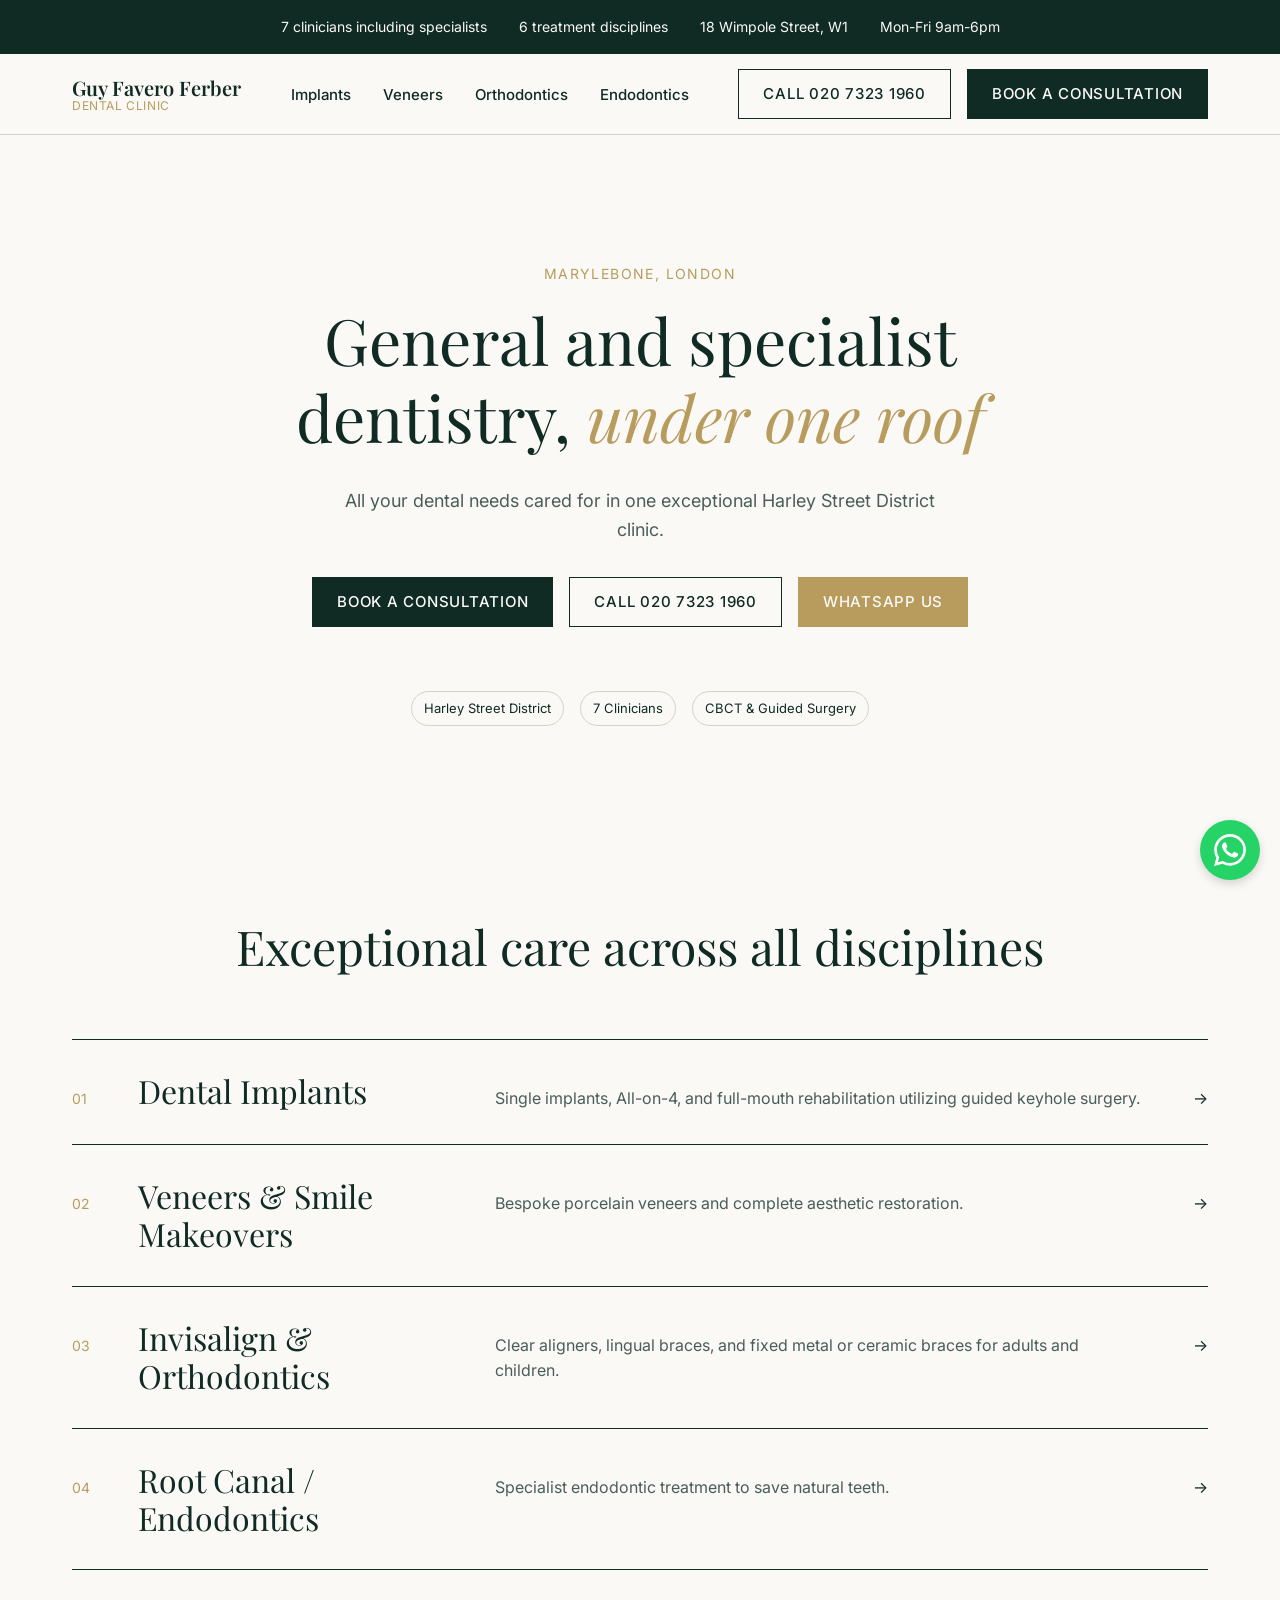
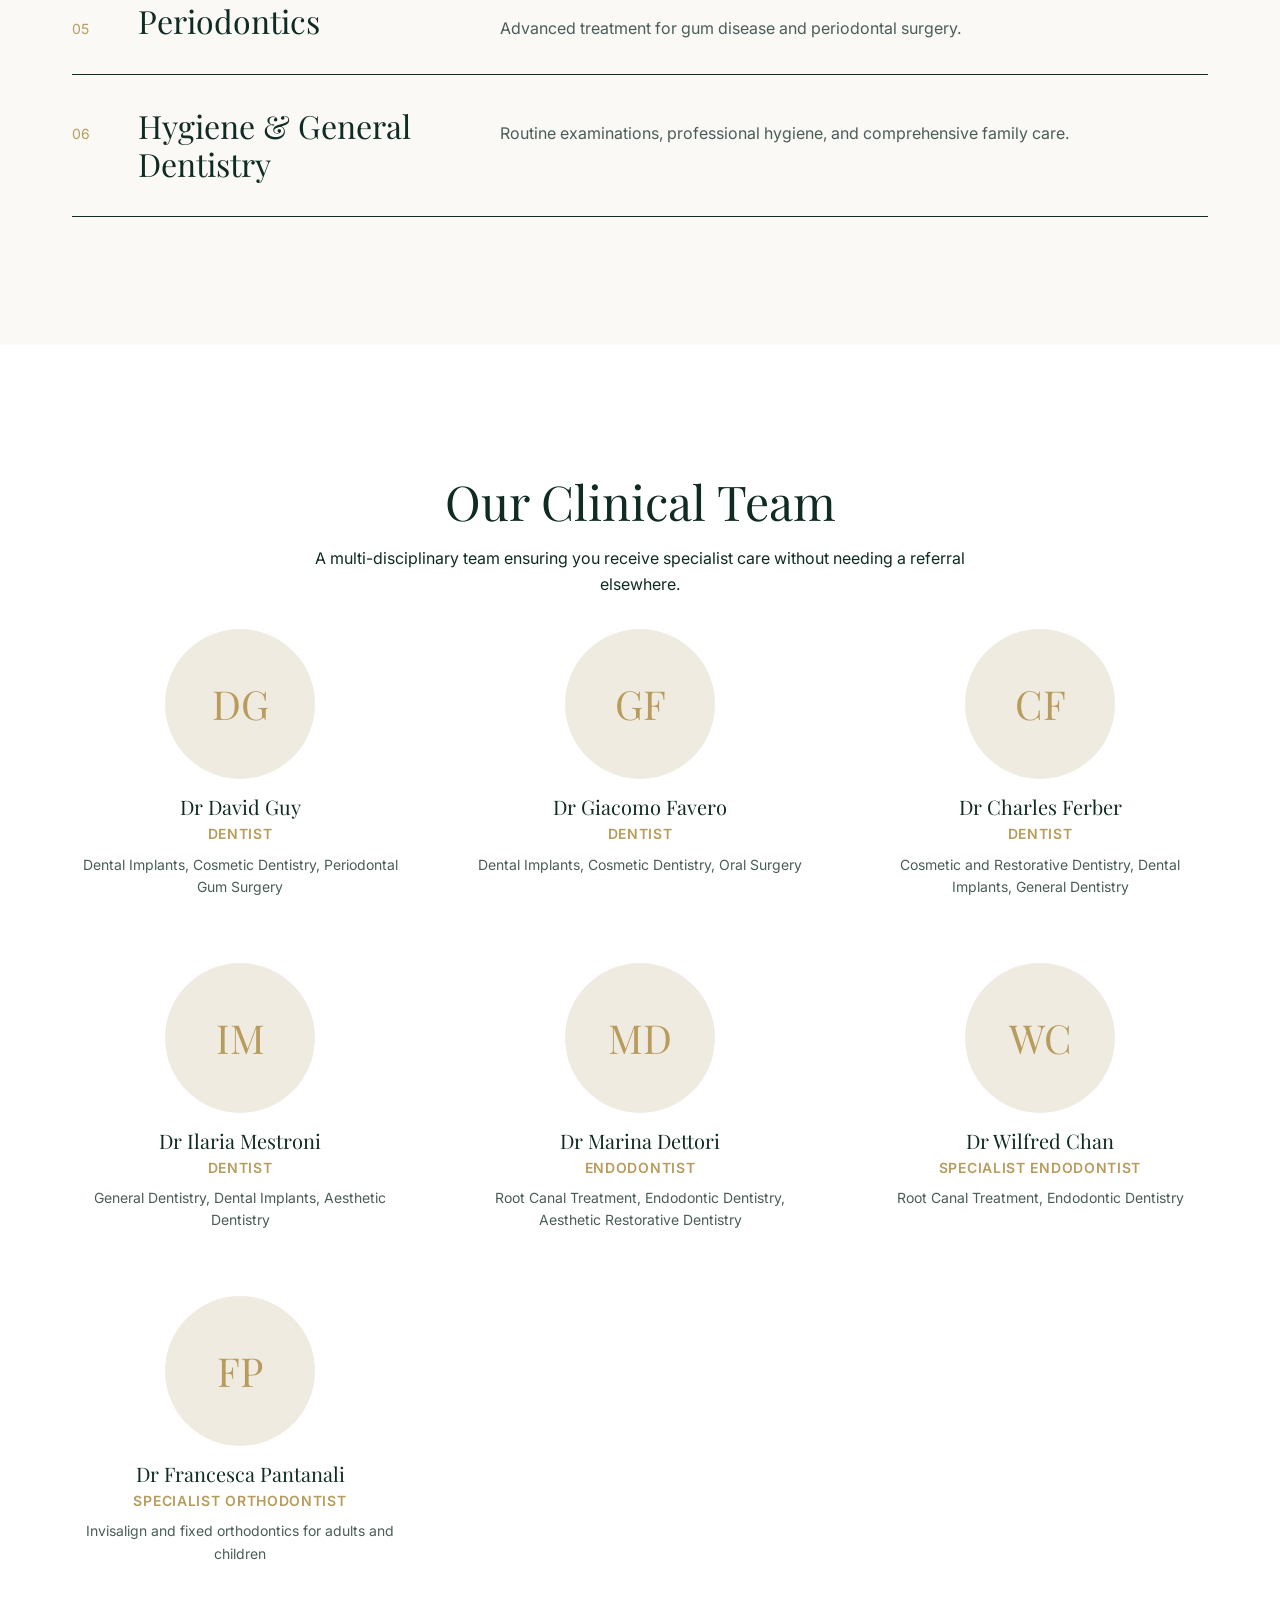
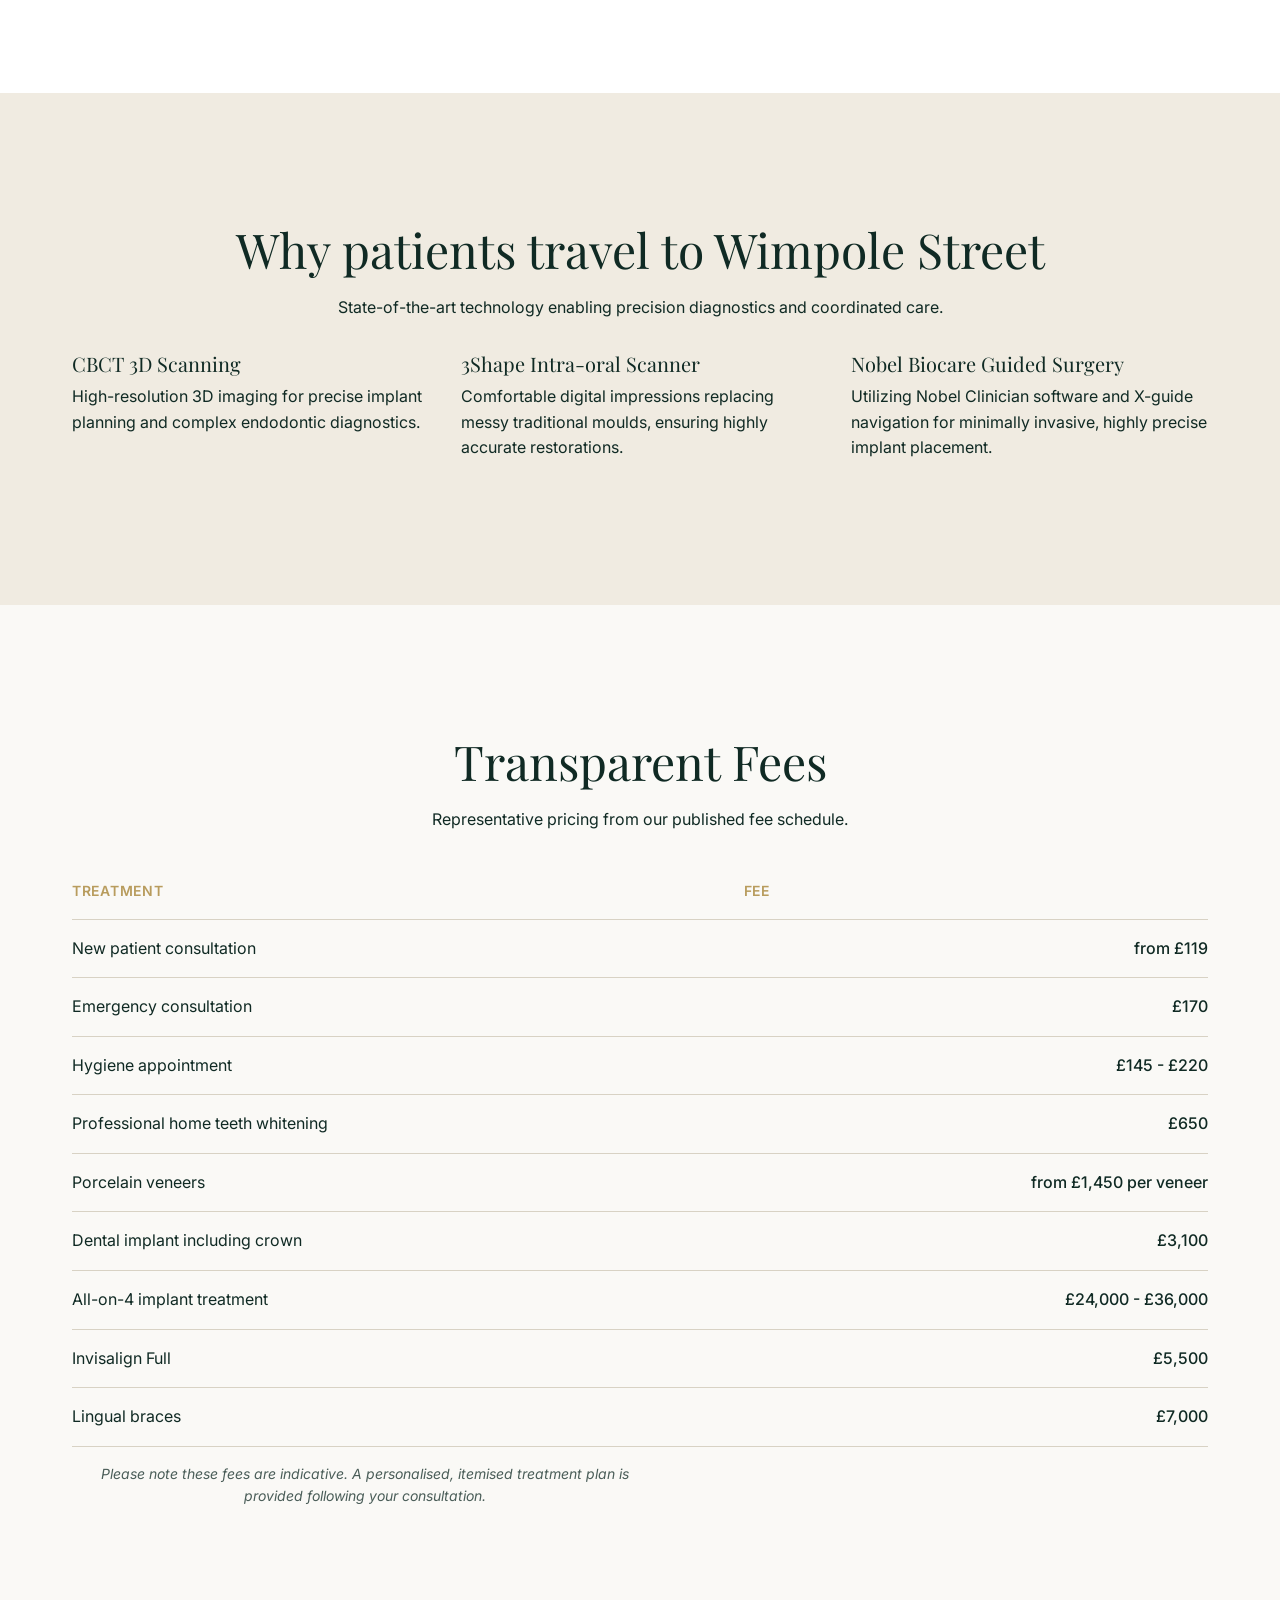
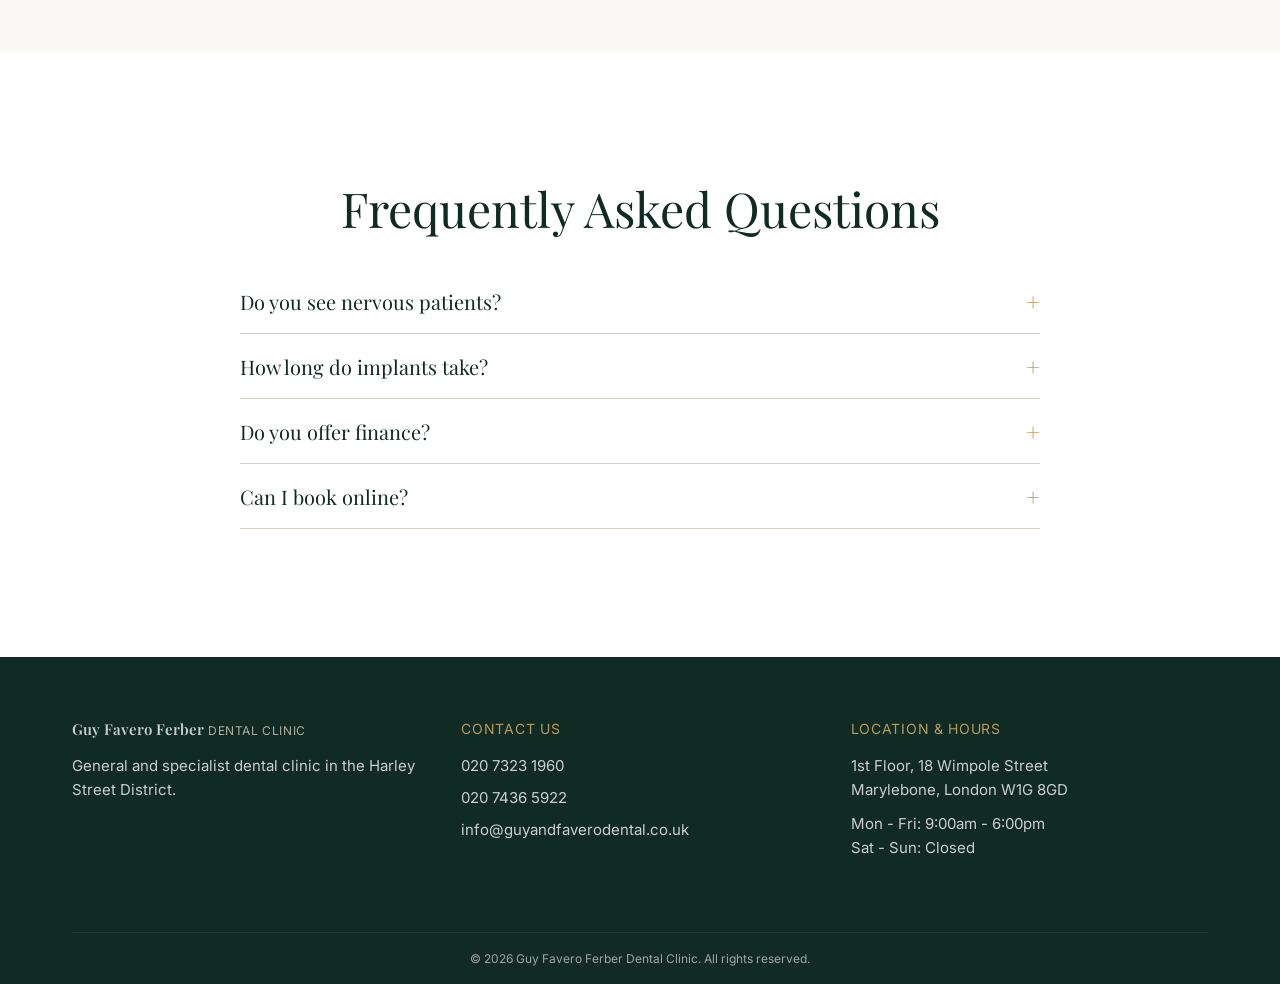
==== guy-favero-ferber-demo/index.html @ e7d6cd95 "Build premium static website redesign for Guy Favero Ferber Dental Clinic - Implemented mobile-first" ====
<!DOCTYPE html>
<html lang="en-GB">
<head>
    <meta charset="UTF-8">
    <meta name="viewport" content="width=device-width, initial-scale=1.0">
    <title>Guy Favero Ferber Dental Clinic | Private Dentist Harley Street District</title>
    <meta name="description" content="General and specialist dental clinic in the Harley Street District, Marylebone, London. All dental needs cared for in one exceptional clinic at 18 Wimpole Street.">

    <!-- Fonts -->
    <link rel="preconnect" href="https://fonts.googleapis.com">
    <link rel="preconnect" href="https://fonts.gstatic.com" crossorigin>
    <link href="https://fonts.googleapis.com/css2?family=Inter:wght@400;500;600&family=Playfair+Display:ital,wght@0,400;0,600;1,400&display=swap" rel="stylesheet">

    <!-- CSS -->
    <link rel="stylesheet" href="css/styles.css">

    <!-- Structured Data -->
    <script type="application/ld+json">
    {
      "@context": "https://schema.org",
      "@type": "Dentist",
      "name": "Guy Favero Ferber Dental Clinic",
      "address": {
        "@type": "PostalAddress",
        "streetAddress": "1st Floor, 18 Wimpole Street",
        "addressLocality": "Marylebone, London",
        "postalCode": "W1G 8GD",
        "addressCountry": "UK"
      },
      "telephone": ["020 7323 1960", "020 7436 5922"],
      "email": "info@guyandfaverodental.co.uk",
      "openingHoursSpecification": {
        "@type": "OpeningHoursSpecification",
        "dayOfWeek": ["Monday", "Tuesday", "Wednesday", "Thursday", "Friday"],
        "opens": "09:00",
        "closes": "18:00"
      },
      "hasOfferCatalog": {
        "@type": "OfferCatalog",
        "name": "Dental Services",
        "itemListElement": [
          {"@type": "Offer", "itemOffered": {"@type": "Service", "name": "Dental Implants"}},
          {"@type": "Offer", "itemOffered": {"@type": "Service", "name": "Porcelain Veneers"}},
          {"@type": "Offer", "itemOffered": {"@type": "Service", "name": "Invisalign"}},
          {"@type": "Offer", "itemOffered": {"@type": "Service", "name": "Root Canal Treatment"}},
          {"@type": "Offer", "itemOffered": {"@type": "Service", "name": "Periodontal Treatment"}}
        ]
      }
    }
    </script>
</head>
<body>
    <a href="#main-content" class="skip-link">Skip to main content</a>

    <!-- Top Stat Band -->
    <div class="stat-band">
        <div class="container">
            <span>7 clinicians including specialists</span>
            <span>6 treatment disciplines</span>
            <span>18 Wimpole Street, W1</span>
            <span>Mon-Fri 9am-6pm</span>
        </div>
    </div>

    <!-- Header -->
    <header class="site-header">
        <div class="container header-inner">
            <a href="index.html" class="logo">
                Guy Favero Ferber
                <span>Dental Clinic</span>
            </a>

            <nav class="main-nav" aria-label="Main Navigation">
                <ul class="nav-list">
                    <li><a href="implants.html" class="nav-link">Implants</a></li>
                    <li><a href="veneers-smile-makeovers.html" class="nav-link">Veneers</a></li>
                    <li><a href="orthodontics-invisalign.html" class="nav-link">Orthodontics</a></li>
                    <li><a href="endodontics.html" class="nav-link">Endodontics</a></li>
                </ul>
            </nav>

            <div class="header-ctas">
                <a href="tel:02073231960" class="btn">Call 020 7323 1960</a>
                <a href="contact.html" class="btn btn-primary">Book a Consultation</a>
            </div>

            <button id="mobile-menu-toggle" class="mobile-menu-toggle" aria-label="Toggle Menu" aria-expanded="false">
                <span></span>
                <span></span>
                <span></span>
            </button>
        </div>
    </header>

    <!-- Mobile Nav Overlay -->
    <nav id="mobile-nav-overlay" class="mobile-nav-overlay" aria-label="Mobile Navigation">
        <ul class="nav-list">
            <li><a href="index.html" class="nav-link">Home</a></li>
            <li><a href="implants.html" class="nav-link">Implants</a></li>
            <li><a href="veneers-smile-makeovers.html" class="nav-link">Veneers & Smile Makeovers</a></li>
            <li><a href="orthodontics-invisalign.html" class="nav-link">Orthodontics & Invisalign</a></li>
            <li><a href="endodontics.html" class="nav-link">Endodontics</a></li>
            <li><a href="contact.html" class="nav-link">Contact & Book</a></li>
        </ul>
    </nav>

    <main id="main-content">
        <!-- Hero Section -->
        <section class="hero">
            <div class="container">
                <span class="hero-subtitle">Marylebone, London</span>
                <h1>General and specialist dentistry, <span class="italic-accent">under one roof</span></h1>
                <p class="hero-subline">All your dental needs cared for in one exceptional Harley Street District clinic.</p>

                <div class="hero-ctas">
                    <a href="contact.html" class="btn btn-primary">Book a Consultation</a>
                    <a href="tel:02073231960" class="btn">Call 020 7323 1960</a>
                    <!-- TODO: Replace placeholder WhatsApp number with actual clinic number -->
                    <a href="https://wa.me/440000000000" class="btn btn-accent" target="_blank" rel="noopener">WhatsApp Us</a>
                </div>

                <div class="trust-chips">
                    <span class="chip">Harley Street District</span>
                    <span class="chip">7 Clinicians</span>
                    <span class="chip">CBCT & Guided Surgery</span>
                </div>
            </div>
        </section>

        <!-- Services Section -->
        <section class="section">
            <div class="container">
                <h2 class="text-center" style="margin-bottom: var(--space-lg);">Exceptional care across all disciplines</h2>
                <ul class="services-list">
                    <li class="service-item">
                        <a href="implants.html" class="service-link">
                            <span class="service-number">01</span>
                            <h3 class="service-title">Dental Implants</h3>
                            <p class="service-desc">Single implants, All-on-4, and full-mouth rehabilitation utilizing guided keyhole surgery.</p>
                            <span class="service-arrow">→</span>
                        </a>
                    </li>
                    <li class="service-item">
                        <a href="veneers-smile-makeovers.html" class="service-link">
                            <span class="service-number">02</span>
                            <h3 class="service-title">Veneers & Smile Makeovers</h3>
                            <p class="service-desc">Bespoke porcelain veneers and complete aesthetic restoration.</p>
                            <span class="service-arrow">→</span>
                        </a>
                    </li>
                    <li class="service-item">
                        <a href="orthodontics-invisalign.html" class="service-link">
                            <span class="service-number">03</span>
                            <h3 class="service-title">Invisalign & Orthodontics</h3>
                            <p class="service-desc">Clear aligners, lingual braces, and fixed metal or ceramic braces for adults and children.</p>
                            <span class="service-arrow">→</span>
                        </a>
                    </li>
                    <li class="service-item">
                        <a href="endodontics.html" class="service-link">
                            <span class="service-number">04</span>
                            <h3 class="service-title">Root Canal / Endodontics</h3>
                            <p class="service-desc">Specialist endodontic treatment to save natural teeth.</p>
                            <span class="service-arrow">→</span>
                        </a>
                    </li>
                    <li class="service-item">
                        <div class="service-link">
                            <span class="service-number">05</span>
                            <h3 class="service-title">Periodontics</h3>
                            <p class="service-desc">Advanced treatment for gum disease and periodontal surgery.</p>
                            <span></span>
                        </div>
                    </li>
                    <li class="service-item">
                        <div class="service-link">
                            <span class="service-number">06</span>
                            <h3 class="service-title">Hygiene & General Dentistry</h3>
                            <p class="service-desc">Routine examinations, professional hygiene, and comprehensive family care.</p>
                            <span></span>
                        </div>
                    </li>
                </ul>
            </div>
        </section>

        <!-- Team Section -->
        <section class="section" style="background-color: var(--color-surface);">
            <div class="container">
                <div class="text-center">
                    <h2>Our Clinical Team</h2>
                    <p style="margin: 0 auto;">A multi-disciplinary team ensuring you receive specialist care without needing a referral elsewhere.</p>
                </div>

                <div class="team-grid">
                    <div class="team-member">
                        <!-- TODO: Replace placeholder with actual photo -->
                        <div class="avatar-placeholder">DG</div>
                        <h3 class="team-name">Dr David Guy</h3>
                        <div class="team-role">Dentist</div>
                        <div class="team-specialities">Dental Implants, Cosmetic Dentistry, Periodontal Gum Surgery</div>
                    </div>

                    <div class="team-member">
                        <div class="avatar-placeholder">GF</div>
                        <h3 class="team-name">Dr Giacomo Favero</h3>
                        <div class="team-role">Dentist</div>
                        <div class="team-specialities">Dental Implants, Cosmetic Dentistry, Oral Surgery</div>
                    </div>

                    <div class="team-member">
                        <div class="avatar-placeholder">CF</div>
                        <h3 class="team-name">Dr Charles Ferber</h3>
                        <div class="team-role">Dentist</div>
                        <div class="team-specialities">Cosmetic and Restorative Dentistry, Dental Implants, General Dentistry</div>
                    </div>

                    <div class="team-member">
                        <div class="avatar-placeholder">IM</div>
                        <h3 class="team-name">Dr Ilaria Mestroni</h3>
                        <div class="team-role">Dentist</div>
                        <div class="team-specialities">General Dentistry, Dental Implants, Aesthetic Dentistry</div>
                    </div>

                    <div class="team-member">
                        <div class="avatar-placeholder">MD</div>
                        <h3 class="team-name">Dr Marina Dettori</h3>
                        <div class="team-role">Endodontist</div>
                        <div class="team-specialities">Root Canal Treatment, Endodontic Dentistry, Aesthetic Restorative Dentistry</div>
                    </div>

                    <div class="team-member">
                        <div class="avatar-placeholder">WC</div>
                        <h3 class="team-name">Dr Wilfred Chan</h3>
                        <div class="team-role">Specialist Endodontist</div>
                        <div class="team-specialities">Root Canal Treatment, Endodontic Dentistry</div>
                    </div>

                    <div class="team-member">
                        <div class="avatar-placeholder">FP</div>
                        <!-- NOTE: Current site has inconsistent spelling (Panatanali / Pantanali). Used Pantanali here. -->
                        <!-- TODO: Clinic to confirm correct spelling of Dr Pantanali's surname -->
                        <h3 class="team-name">Dr Francesca Pantanali</h3>
                        <div class="team-role">Specialist Orthodontist</div>
                        <div class="team-specialities">Invisalign and fixed orthodontics for adults and children</div>
                    </div>
                </div>
            </div>
        </section>

        <!-- Technology Section -->
        <section class="section tech-section">
            <div class="container">
                <div class="text-center">
                    <h2>Why patients travel to Wimpole Street</h2>
                    <p style="margin: 0 auto;">State-of-the-art technology enabling precision diagnostics and coordinated care.</p>
                </div>

                <div class="tech-grid">
                    <div class="tech-item">
                        <h3>CBCT 3D Scanning</h3>
                        <p>High-resolution 3D imaging for precise implant planning and complex endodontic diagnostics.</p>
                    </div>
                    <div class="tech-item">
                        <h3>3Shape Intra-oral Scanner</h3>
                        <p>Comfortable digital impressions replacing messy traditional moulds, ensuring highly accurate restorations.</p>
                    </div>
                    <div class="tech-item">
                        <h3>Nobel Biocare Guided Surgery</h3>
                        <p>Utilizing Nobel Clinician software and X-guide navigation for minimally invasive, highly precise implant placement.</p>
                    </div>
                </div>
            </div>
        </section>

        <!-- Fees Section -->
        <section class="section">
            <div class="container">
                <h2 class="text-center">Transparent Fees</h2>
                <p class="text-center" style="margin: 0 auto;">Representative pricing from our published fee schedule.</p>

                <div class="fees-table-container">
                    <table class="fees-table">
                        <thead>
                            <tr>
                                <th>Treatment</th>
                                <th>Fee</th>
                            </tr>
                        </thead>
                        <tbody>
                            <tr>
                                <td>New patient consultation</td>
                                <td>from £119</td>
                            </tr>
                            <tr>
                                <td>Emergency consultation</td>
                                <td>£170</td>
                            </tr>
                            <tr>
                                <td>Hygiene appointment</td>
                                <td>£145 - £220</td>
                            </tr>
                            <tr>
                                <td>Professional home teeth whitening</td>
                                <td>£650</td>
                            </tr>
                            <tr>
                                <td>Porcelain veneers</td>
                                <td>from £1,450 per veneer</td>
                            </tr>
                            <tr>
                                <td>Dental implant including crown</td>
                                <td>£3,100</td>
                            </tr>
                            <tr>
                                <td>All-on-4 implant treatment</td>
                                <td>£24,000 - £36,000</td>
                            </tr>
                            <tr>
                                <td>Invisalign Full</td>
                                <td>£5,500</td>
                            </tr>
                            <tr>
                                <td>Lingual braces</td>
                                <td>£7,000</td>
                            </tr>
                        </tbody>
                    </table>
                </div>
                <p class="fees-note text-center">Please note these fees are indicative. A personalised, itemised treatment plan is provided following your consultation.</p>
            </div>
        </section>

        <!-- FAQs Section -->
        <section class="section" style="background-color: var(--color-surface);">
            <div class="container">
                <h2 class="text-center">Frequently Asked Questions</h2>

                <!-- FAQPage Structured Data -->
                <script type="application/ld+json">
                {
                  "@context": "https://schema.org",
                  "@type": "FAQPage",
                  "mainEntity": [
                    {
                      "@type": "Question",
                      "name": "Do you see nervous patients?",
                      "acceptedAnswer": {
                        "@type": "Answer",
                        "text": "Yes, we are highly experienced in caring for nervous patients. We take the time to understand your concerns and proceed at a pace you are comfortable with."
                      }
                    },
                    {
                      "@type": "Question",
                      "name": "How long do implants take?",
                      "acceptedAnswer": {
                        "@type": "Answer",
                        "text": "The timeline varies depending on individual healing and whether bone grafting is required. Typically, the process takes between 3 to 6 months from placement to the final crown fitting."
                      }
                    },
                    {
                      "@type": "Question",
                      "name": "Do you offer finance?",
                      "acceptedAnswer": {
                        "@type": "Answer",
                        "text": "We offer flexible payment discussions during your consultation to help you manage the cost of your care. We will provide a full breakdown of costs in your personalised treatment plan."
                      }
                    },
                    {
                      "@type": "Question",
                      "name": "Can I book online?",
                      "acceptedAnswer": {
                        "@type": "Answer",
                        "text": "You can request a consultation through our website contact form, or by calling our reception team directly on 020 7323 1960."
                      }
                    }
                  ]
                }
                </script>

                <div class="faq-list">
                    <div class="faq-item">
                        <button class="faq-question" aria-expanded="false">
                            Do you see nervous patients?
                            <span class="faq-icon" aria-hidden="true">+</span>
                        </button>
                        <div class="faq-answer">
                            <div class="faq-answer-inner">
                                <p>Yes, we are highly experienced in caring for nervous patients. We take the time to understand your concerns, explain all procedures thoroughly, and proceed at a pace you are completely comfortable with.</p>
                            </div>
                        </div>
                    </div>

                    <div class="faq-item">
                        <button class="faq-question" aria-expanded="false">
                            How long do implants take?
                            <span class="faq-icon" aria-hidden="true">+</span>
                        </button>
                        <div class="faq-answer">
                            <div class="faq-answer-inner">
                                <p>The timeline varies depending on individual healing and whether bone grafting is required. Typically, the process takes between 3 to 6 months from the initial placement to the fitting of the final crown.</p>
                            </div>
                        </div>
                    </div>

                    <div class="faq-item">
                        <button class="faq-question" aria-expanded="false">
                            Do you offer finance?
                            <span class="faq-icon" aria-hidden="true">+</span>
                        </button>
                        <div class="faq-answer">
                            <div class="faq-answer-inner">
                                <p>We offer flexible payment discussions during your consultation to help you manage the cost of your care. We will provide a full breakdown of costs in your personalised, itemised treatment plan.</p>
                            </div>
                        </div>
                    </div>

                    <div class="faq-item">
                        <button class="faq-question" aria-expanded="false">
                            Can I book online?
                            <span class="faq-icon" aria-hidden="true">+</span>
                        </button>
                        <div class="faq-answer">
                            <div class="faq-answer-inner">
                                <p>You can request a consultation through our website's contact form, contact us via WhatsApp, or call our reception team directly on 020 7323 1960 or 020 7436 5922.</p>
                            </div>
                        </div>
                    </div>
                </div>
            </div>
        </section>
    </main>

    <!-- Footer -->
    <footer class="site-footer">
        <div class="container">
            <div class="footer-grid">
                <div class="footer-col">
                    <a href="index.html" class="logo" style="color: var(--color-bg); margin-bottom: var(--space-sm);">
                        Guy Favero Ferber
                        <span style="color: var(--color-border);">Dental Clinic</span>
                    </a>
                    <p>General and specialist dental clinic in the Harley Street District.</p>
                </div>

                <div class="footer-col">
                    <h4>Contact Us</h4>
                    <a href="tel:02073231960">020 7323 1960</a>
                    <a href="tel:02074365922">020 7436 5922</a>
                    <a href="mailto:info@guyandfaverodental.co.uk">info@guyandfaverodental.co.uk</a>
                </div>

                <div class="footer-col">
                    <h4>Location & Hours</h4>
                    <p>1st Floor, 18 Wimpole Street<br>Marylebone, London W1G 8GD</p>
                    <p style="margin-top: 10px;">Mon - Fri: 9:00am - 6:00pm<br>Sat - Sun: Closed</p>
                </div>
            </div>

            <div class="footer-bottom">
                &copy; <script>document.write(new Date().getFullYear())</script> Guy Favero Ferber Dental Clinic. All rights reserved.
            </div>
        </div>
    </footer>

    <!-- Floating Desktop WhatsApp -->
    <!-- TODO: Replace placeholder WhatsApp number -->
    <a href="https://wa.me/440000000000" class="floating-whatsapp" target="_blank" rel="noopener" aria-label="Chat with us on WhatsApp">
        <svg viewBox="0 0 24 24"><path d="M17.472 14.382c-.297-.149-1.758-.867-2.03-.967-.273-.099-.471-.148-.67.15-.197.297-.767.966-.94 1.164-.173.199-.347.223-.644.075-.297-.15-1.255-.463-2.39-1.475-.883-.788-1.48-1.761-1.653-2.059-.173-.297-.018-.458.13-.606.134-.133.298-.347.446-.52.149-.174.198-.298.298-.497.099-.198.05-.371-.025-.52-.075-.149-.669-1.612-.916-2.207-.242-.579-.487-.5-.669-.51-.173-.008-.371-.01-.57-.01-.198 0-.52.074-.792.372-.272.297-1.04 1.016-1.04 2.479 0 1.462 1.065 2.875 1.213 3.074.149.198 2.096 3.2 5.077 4.487.709.306 1.262.489 1.694.625.712.227 1.36.195 1.871.118.571-.085 1.758-.719 2.006-1.413.248-.694.248-1.289.173-1.413-.074-.124-.272-.198-.57-.347m-5.421 7.403h-.004a9.87 9.87 0 01-5.031-1.378l-.361-.214-3.741.982.998-3.648-.235-.374a9.86 9.86 0 01-1.51-5.26c.001-5.45 4.436-9.884 9.888-9.884 2.64 0 5.122 1.03 6.988 2.898a9.825 9.825 0 012.893 6.994c-.003 5.45-4.437 9.884-9.885 9.884m8.413-18.297A11.815 11.815 0 0012.05 0C5.495 0 .16 5.335.157 11.892c0 2.096.547 4.142 1.588 5.945L.057 24l6.305-1.654a11.882 11.882 0 005.683 1.448h.005c6.554 0 11.89-5.335 11.893-11.893a11.821 11.821 0 00-3.48-8.413z"/></svg>
    </a>

    <!-- Sticky Mobile Call/WhatsApp Bar -->
    <div class="mobile-sticky-bar">
        <a href="tel:02073231960" class="mobile-sticky-btn">Call</a>
        <!-- TODO: Replace placeholder WhatsApp number -->
        <a href="https://wa.me/440000000000" class="mobile-sticky-btn whatsapp" target="_blank" rel="noopener">WhatsApp</a>
    </div>

    <script src="js/main.js"></script>
</body>
</html>
---- guy-favero-ferber-demo/css/styles.css ----
/* ==========================================================================
   Variables
   ========================================================================== */
:root {
    /* Palette */
    --color-bg: #FAF9F6; /* warm off-white/cream */
    --color-ink: #102A24; /* deep forest green */
    --color-accent: #B89C5D; /* restrained gold */
    --color-surface: #FFFFFF;
    --color-soft-tint: #F0EBE1;
    --color-border: #D8D2C4;

    /* Typography */
    --font-sans: 'Inter', system-ui, -apple-system, BlinkMacSystemFont, "Segoe UI", Roboto, "Helvetica Neue", sans-serif;
    --font-serif: 'Playfair Display', ui-serif, Georgia, Cambria, "Times New Roman", Times, serif;

    /* Spacing */
    --space-xs: 0.5rem;
    --space-sm: 1rem;
    --space-md: 2rem;
    --space-lg: 4rem;
    --space-xl: 8rem;

    /* Transitions */
    --transition-smooth: all 0.3s cubic-bezier(0.4, 0, 0.2, 1);
}

/* ==========================================================================
   Reset & Base
   ========================================================================== */
*, *::before, *::after {
    box-sizing: border-box;
    margin: 0;
    padding: 0;
}

html {
    scroll-behavior: smooth;
    font-size: 16px;
}

body {
    font-family: var(--font-sans);
    background-color: var(--color-bg);
    color: var(--color-ink);
    line-height: 1.6;
    -webkit-font-smoothing: antialiased;
    -moz-osx-font-smoothing: grayscale;
}

/* Typography */
h1, h2, h3, h4, h5, h6 {
    font-family: var(--font-serif);
    font-weight: 400;
    line-height: 1.2;
    color: var(--color-ink);
    margin-bottom: var(--space-sm);
}

h1 { font-size: 2.5rem; }
h2 { font-size: 2rem; }
h3 { font-size: 1.5rem; }

@media (min-width: 768px) {
    h1 { font-size: 4rem; }
    h2 { font-size: 3rem; }
    h3 { font-size: 2rem; }
}

.italic-accent {
    font-style: italic;
    color: var(--color-accent);
}

p {
    margin-bottom: var(--space-sm);
    max-width: 65ch;
}

a {
    color: inherit;
    text-decoration: none;
    transition: var(--transition-smooth);
}

a:hover, a:focus {
    color: var(--color-accent);
}

/* Skip Link for Accessibility */
.skip-link {
    position: absolute;
    top: -40px;
    left: 0;
    background: var(--color-ink);
    color: var(--color-bg);
    padding: 8px;
    z-index: 1000;
    transition: top 0.2s;
}

.skip-link:focus {
    top: 0;
}

/* ==========================================================================
   Layout & Utilities
   ========================================================================== */
.container {
    width: 100%;
    max-width: 1200px;
    margin: 0 auto;
    padding: 0 var(--space-sm);
}

@media (min-width: 768px) {
    .container {
        padding: 0 var(--space-md);
    }
}

.section {
    padding: var(--space-lg) 0;
}

@media (min-width: 768px) {
    .section {
        padding: var(--space-xl) 0;
    }
}

.text-center { text-align: center; }

/* Buttons & Links */
.btn {
    display: inline-block;
    padding: 12px 24px;
    font-family: var(--font-sans);
    font-size: 0.9375rem;
    font-weight: 500;
    text-transform: uppercase;
    letter-spacing: 0.05em;
    border: 1px solid var(--color-ink);
    background: transparent;
    color: var(--color-ink);
    cursor: pointer;
    transition: var(--transition-smooth);
    min-height: 44px; /* 44px+ tap target */
    min-width: 44px;
}

.btn:hover, .btn:focus {
    background: var(--color-ink);
    color: var(--color-bg);
}

.btn-primary {
    background: var(--color-ink);
    color: var(--color-bg);
}

.btn-primary:hover, .btn-primary:focus {
    background: var(--color-accent);
    border-color: var(--color-accent);
    color: var(--color-bg);
}

.btn-accent {
    background: var(--color-accent);
    color: var(--color-bg);
    border-color: var(--color-accent);
}

.btn-accent:hover, .btn-accent:focus {
    background: var(--color-ink);
    border-color: var(--color-ink);
}

/* Dark Stat Band */
.stat-band {
    background-color: var(--color-ink);
    color: var(--color-bg);
    padding: var(--space-sm) 0;
    font-size: 0.875rem;
}

.stat-band .container {
    display: flex;
    flex-wrap: wrap;
    justify-content: center;
    gap: var(--space-md);
    text-align: center;
}

/* ==========================================================================
   Header & Navigation
   ========================================================================== */
.site-header {
    background-color: var(--color-bg);
    border-bottom: 1px solid var(--color-border);
    position: sticky;
    top: 0;
    z-index: 100;
}

.header-inner {
    display: flex;
    justify-content: space-between;
    align-items: center;
    height: 80px;
}

.logo {
    font-family: var(--font-serif);
    font-size: 1.25rem;
    font-weight: 600;
    line-height: 1.1;
    color: var(--color-ink);
    text-decoration: none;
    display: flex;
    flex-direction: column;
}

.logo span {
    font-family: var(--font-sans);
    font-size: 0.75rem;
    font-weight: 400;
    letter-spacing: 0.05em;
    text-transform: uppercase;
    color: var(--color-accent);
}

/* Desktop Nav */
.main-nav {
    display: none;
}

.nav-list {
    display: flex;
    list-style: none;
    gap: var(--space-md);
}

.nav-link {
    font-size: 0.9375rem;
    font-weight: 500;
    padding: 10px 0;
}

/* Header CTAs */
.header-ctas {
    display: none;
    gap: var(--space-sm);
    align-items: center;
}

/* Mobile Menu Toggle */
.mobile-menu-toggle {
    display: block;
    background: transparent;
    border: none;
    cursor: pointer;
    padding: 10px;
    min-height: 44px;
    min-width: 44px;
}

.mobile-menu-toggle span {
    display: block;
    width: 24px;
    height: 2px;
    background-color: var(--color-ink);
    margin: 5px 0;
    transition: var(--transition-smooth);
}

@media (min-width: 992px) {
    .main-nav, .header-ctas {
        display: flex;
    }
    .mobile-menu-toggle {
        display: none;
    }
}

/* Mobile Nav Overlay */
.mobile-nav-overlay {
    position: fixed;
    top: 80px; /* Below header */
    left: 0;
    right: 0;
    bottom: 0;
    background: var(--color-bg);
    z-index: 99;
    padding: var(--space-md);
    transform: translateX(100%);
    transition: transform 0.3s ease-in-out;
    overflow-y: auto;
}

.mobile-nav-overlay.is-open {
    transform: translateX(0);
}

.mobile-nav-overlay .nav-list {
    flex-direction: column;
    gap: var(--space-sm);
}

.mobile-nav-overlay .nav-link {
    font-size: 1.25rem;
    display: block;
    padding: var(--space-sm) 0;
    border-bottom: 1px solid var(--color-border);
}

/* ==========================================================================
   Hero Section
   ========================================================================== */
.hero {
    padding: var(--space-xl) 0 var(--space-lg);
    background-color: var(--color-bg);
    text-align: center;
}

.hero-subtitle {
    font-family: var(--font-sans);
    text-transform: uppercase;
    letter-spacing: 0.1em;
    font-size: 0.875rem;
    color: var(--color-accent);
    margin-bottom: var(--space-sm);
    display: block;
}

.hero h1 {
    max-width: 800px;
    margin: 0 auto var(--space-md);
}

.hero-subline {
    font-size: 1.125rem;
    max-width: 600px;
    margin: 0 auto var(--space-md);
    color: #4A5D58; /* Slightly lighter ink */
}

.hero-ctas {
    display: flex;
    flex-direction: column;
    gap: var(--space-sm);
    justify-content: center;
    margin-bottom: var(--space-lg);
}

@media (min-width: 600px) {
    .hero-ctas {
        flex-direction: row;
    }
}

.trust-chips {
    display: flex;
    flex-wrap: wrap;
    justify-content: center;
    gap: var(--space-sm);
}

.chip {
    font-size: 0.8125rem;
    padding: 6px 12px;
    border: 1px solid var(--color-border);
    border-radius: 20px;
    color: var(--color-ink);
}

/* ==========================================================================
   Editorial Services List
   ========================================================================== */
.services-list {
    list-style: none;
    border-top: 1px solid var(--color-ink);
}

.service-item {
    border-bottom: 1px solid var(--color-ink);
}

.service-link {
    display: grid;
    grid-template-columns: 1fr;
    gap: var(--space-sm);
    padding: var(--space-md) 0;
    color: var(--color-ink);
    transition: var(--transition-smooth);
}

.service-number {
    font-family: var(--font-sans);
    font-size: 0.875rem;
    color: var(--color-accent);
}

.service-title {
    font-family: var(--font-serif);
    font-size: 1.5rem;
    margin: 0;
    transition: color 0.3s;
}

.service-desc {
    font-size: 1rem;
    color: #4A5D58;
    margin: 0;
}

@media (min-width: 768px) {
    .service-link {
        grid-template-columns: 50px 1fr 2fr auto;
        align-items: baseline;
    }
    .service-title {
        font-size: 2rem;
    }
}

.service-link:hover .service-title {
    color: var(--color-accent);
    padding-left: 10px;
}

/* ==========================================================================
   Team Section
   ========================================================================== */
.team-grid {
    display: grid;
    grid-template-columns: 1fr;
    gap: var(--space-lg);
    margin-top: var(--space-md);
}

@media (min-width: 600px) {
    .team-grid {
        grid-template-columns: repeat(2, 1fr);
    }
}

@media (min-width: 992px) {
    .team-grid {
        grid-template-columns: repeat(3, 1fr);
    }
}

.team-member {
    text-align: center;
}

.avatar-placeholder {
    width: 150px;
    height: 150px;
    border-radius: 50%;
    background-color: var(--color-soft-tint);
    display: flex;
    align-items: center;
    justify-content: center;
    margin: 0 auto var(--space-sm);
    font-family: var(--font-serif);
    font-size: 2.5rem;
    color: var(--color-accent);
}

.team-name {
    font-family: var(--font-serif);
    font-size: 1.25rem;
    margin-bottom: 4px;
}

.team-role {
    font-family: var(--font-sans);
    font-size: 0.875rem;
    font-weight: 600;
    color: var(--color-accent);
    margin-bottom: 8px;
    text-transform: uppercase;
    letter-spacing: 0.05em;
}

.team-specialities {
    font-size: 0.875rem;
    color: #4A5D58;
}

/* ==========================================================================
   Why Choose Us / Technology
   ========================================================================== */
.tech-section {
    background-color: var(--color-soft-tint);
}

.tech-grid {
    display: grid;
    grid-template-columns: 1fr;
    gap: var(--space-md);
    margin-top: var(--space-md);
}

@media (min-width: 768px) {
    .tech-grid {
        grid-template-columns: repeat(3, 1fr);
    }
}

.tech-item h3 {
    font-size: 1.25rem;
    margin-bottom: var(--space-xs);
}

/* ==========================================================================
   Fees Table
   ========================================================================== */
.fees-table-container {
    overflow-x: auto;
    margin-top: var(--space-md);
}

.fees-table {
    width: 100%;
    border-collapse: collapse;
    text-align: left;
}

.fees-table th,
.fees-table td {
    padding: var(--space-sm) 0;
    border-bottom: 1px solid var(--color-border);
}

.fees-table th {
    font-family: var(--font-sans);
    font-weight: 600;
    text-transform: uppercase;
    letter-spacing: 0.05em;
    font-size: 0.875rem;
    color: var(--color-accent);
}

.fees-table td:last-child {
    text-align: right;
    font-weight: 500;
}

.fees-note {
    font-size: 0.875rem;
    color: #4A5D58;
    margin-top: var(--space-sm);
    font-style: italic;
}

/* ==========================================================================
   FAQs
   ========================================================================== */
.faq-list {
    max-width: 800px;
    margin: var(--space-md) auto 0;
}

.faq-item {
    border-bottom: 1px solid var(--color-border);
}

.faq-question {
    width: 100%;
    text-align: left;
    background: none;
    border: none;
    padding: var(--space-sm) 0;
    font-family: var(--font-serif);
    font-size: 1.25rem;
    color: var(--color-ink);
    cursor: pointer;
    display: flex;
    justify-content: space-between;
    align-items: center;
    min-height: 44px; /* A11y */
}

.faq-icon {
    font-size: 1.5rem;
    transition: transform 0.3s;
    color: var(--color-accent);
}

.faq-item.is-open .faq-icon {
    transform: rotate(45deg);
}

.faq-answer {
    max-height: 0;
    overflow: hidden;
    transition: max-height 0.3s ease-out;
}

.faq-answer-inner {
    padding-bottom: var(--space-sm);
    color: #4A5D58;
}

/* ==========================================================================
   Forms (Contact Page)
   ========================================================================== */
.form-group {
    margin-bottom: var(--space-sm);
}

.form-label {
    display: block;
    font-size: 0.875rem;
    font-weight: 500;
    margin-bottom: 4px;
}

.form-control {
    width: 100%;
    padding: 12px;
    border: 1px solid var(--color-border);
    background-color: var(--color-surface);
    font-family: var(--font-sans);
    font-size: 1rem;
    color: var(--color-ink);
    border-radius: 0; /* Removing iOS default styling */
    -webkit-appearance: none;
    transition: border-color 0.3s;
}

.form-control:focus {
    outline: none;
    border-color: var(--color-ink);
}

textarea.form-control {
    min-height: 120px;
    resize: vertical;
}

.contact-grid {
    display: grid;
    grid-template-columns: 1fr;
    gap: var(--space-lg);
}

@media (min-width: 768px) {
    .contact-grid {
        grid-template-columns: 1fr 1fr;
    }
}

.contact-info-card {
    background-color: var(--color-soft-tint);
    padding: var(--space-md);
}

.contact-info-card h3 {
    margin-bottom: var(--space-xs);
}

.contact-info-card p {
    margin-bottom: var(--space-sm);
}

.map-placeholder {
    width: 100%;
    height: 300px;
    background-color: #E0DCCF;
    display: flex;
    align-items: center;
    justify-content: center;
    color: #4A5D58;
    margin-top: var(--space-sm);
}

/* ==========================================================================
   Footer
   ========================================================================== */
.site-footer {
    background-color: var(--color-ink);
    color: var(--color-bg);
    padding: var(--space-lg) 0 var(--space-sm);
}

.footer-grid {
    display: grid;
    grid-template-columns: 1fr;
    gap: var(--space-md);
    margin-bottom: var(--space-lg);
}

@media (min-width: 768px) {
    .footer-grid {
        grid-template-columns: repeat(3, 1fr);
    }
}

.footer-col h4 {
    color: var(--color-accent);
    font-family: var(--font-sans);
    text-transform: uppercase;
    letter-spacing: 0.05em;
    font-size: 0.875rem;
    margin-bottom: var(--space-sm);
}

.footer-col p, .footer-col a {
    color: var(--color-bg);
    opacity: 0.8;
    font-size: 0.9375rem;
    margin-bottom: 8px;
    display: block;
}

.footer-col a:hover {
    opacity: 1;
    color: var(--color-accent);
}

.footer-bottom {
    text-align: center;
    border-top: 1px solid rgba(255,255,255,0.1);
    padding-top: var(--space-sm);
    font-size: 0.75rem;
    opacity: 0.6;
}

/* ==========================================================================
   Floating WhatsApp & Mobile Sticky Bar
   ========================================================================== */
.floating-whatsapp {
    position: fixed;
    bottom: 20px;
    right: 20px;
    background-color: #25D366;
    color: #FFF;
    width: 60px;
    height: 60px;
    border-radius: 50%;
    display: flex;
    align-items: center;
    justify-content: center;
    box-shadow: 0 4px 10px rgba(0,0,0,0.15);
    z-index: 90;
    transition: transform 0.3s;
}

.floating-whatsapp:hover {
    transform: scale(1.1);
    color: #FFF;
}

.floating-whatsapp svg {
    width: 32px;
    height: 32px;
    fill: currentColor;
}

@media (max-width: 767px) {
    /* Hide floating button on mobile to favor sticky bar */
    .floating-whatsapp {
        display: none;
    }

    body {
        padding-bottom: 60px; /* Space for sticky bar */
    }
}

.mobile-sticky-bar {
    display: none; /* Default hidden on desktop */
}

@media (max-width: 767px) {
    .mobile-sticky-bar {
        display: flex;
        position: fixed;
        bottom: 0;
        left: 0;
        right: 0;
        background-color: var(--color-surface);
        border-top: 1px solid var(--color-border);
        height: 60px;
        z-index: 100;
        box-shadow: 0 -2px 10px rgba(0,0,0,0.05);
    }

    .mobile-sticky-btn {
        flex: 1;
        display: flex;
        align-items: center;
        justify-content: center;
        font-weight: 600;
        font-size: 0.875rem;
        text-transform: uppercase;
        border-right: 1px solid var(--color-border);
    }

    .mobile-sticky-btn:last-child {
        border-right: none;
    }

    .mobile-sticky-btn.whatsapp {
        background-color: #25D366;
        color: #FFF;
    }
}

/* ==========================================================================
   Service Pages Content
   ========================================================================== */
.page-header {
    background-color: var(--color-soft-tint);
    padding: var(--space-xl) 0 var(--space-lg);
    text-align: center;
}

.content-wrapper {
    max-width: 800px;
    margin: 0 auto;
}

.content-wrapper h2 {
    margin-top: var(--space-md);
}

.content-wrapper ul {
    margin-left: var(--space-md);
    margin-bottom: var(--space-sm);
}

.content-wrapper li {
    margin-bottom: var(--space-xs);
}
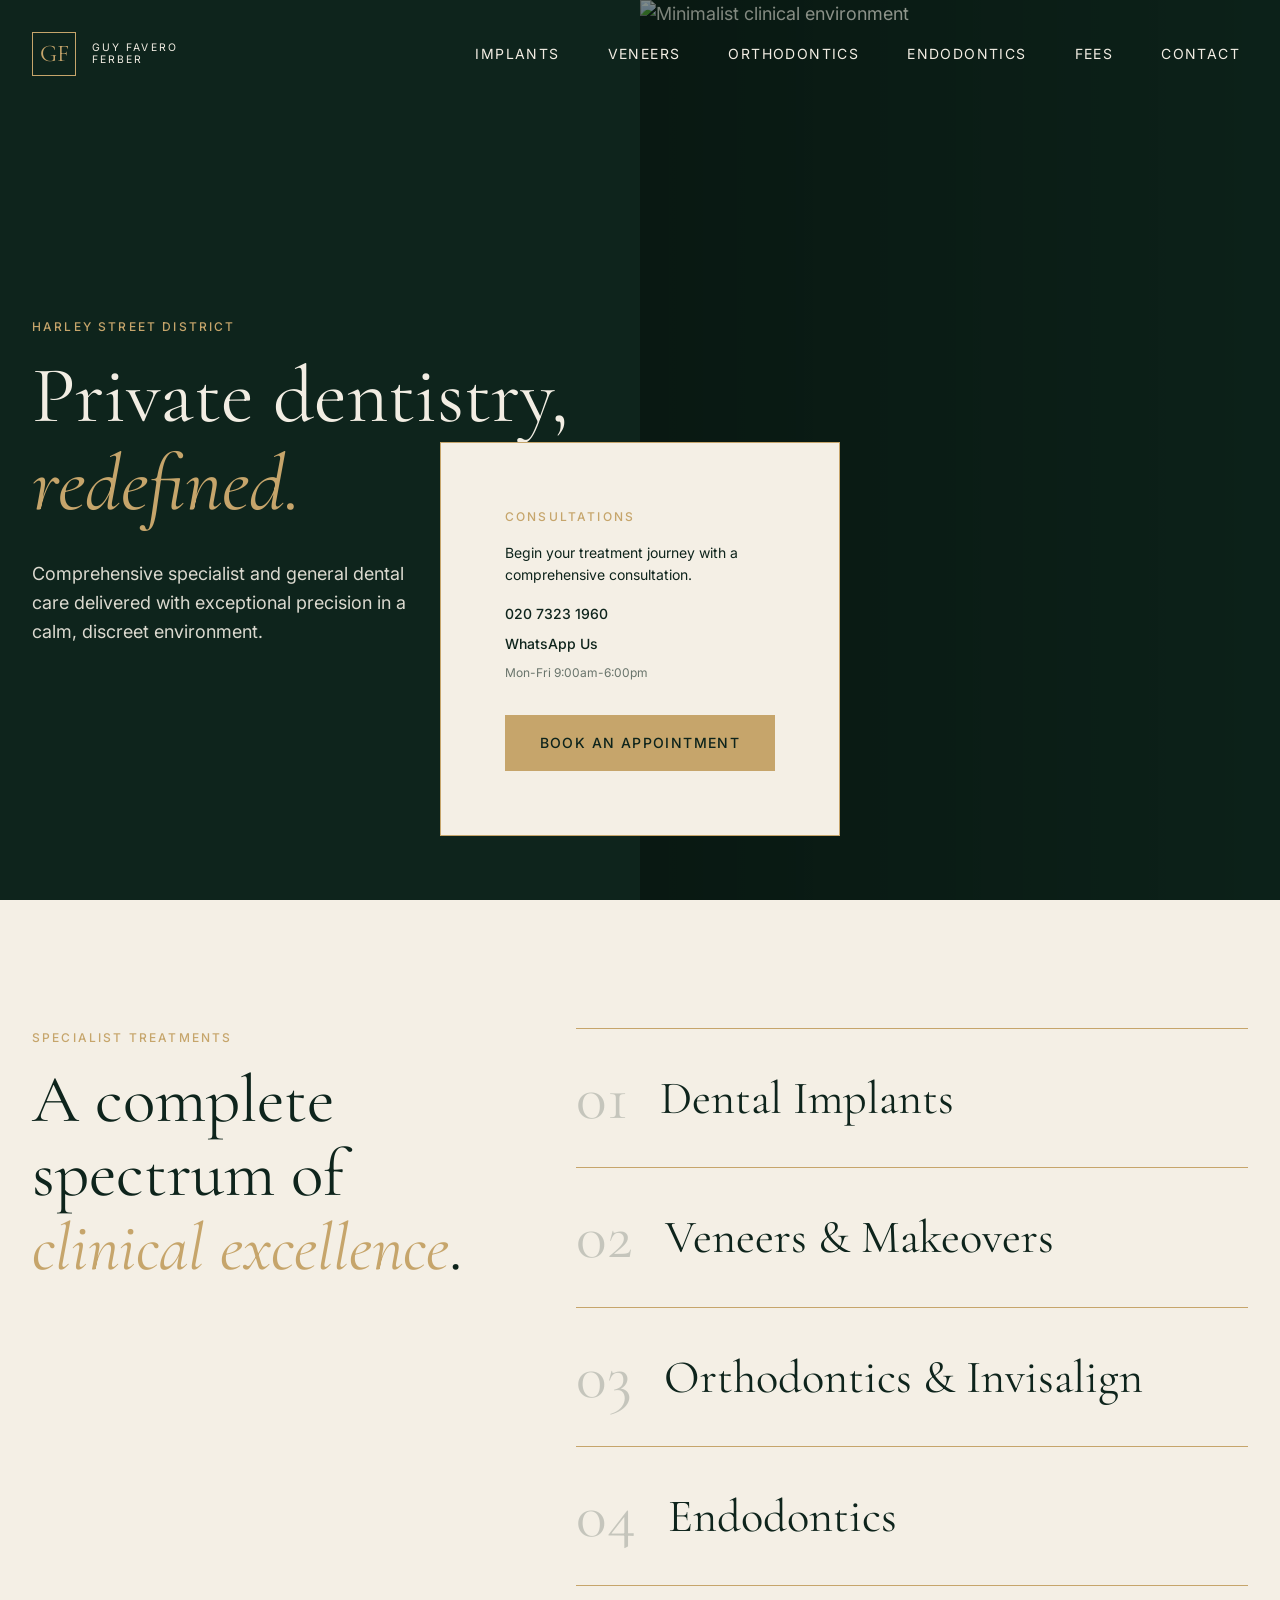
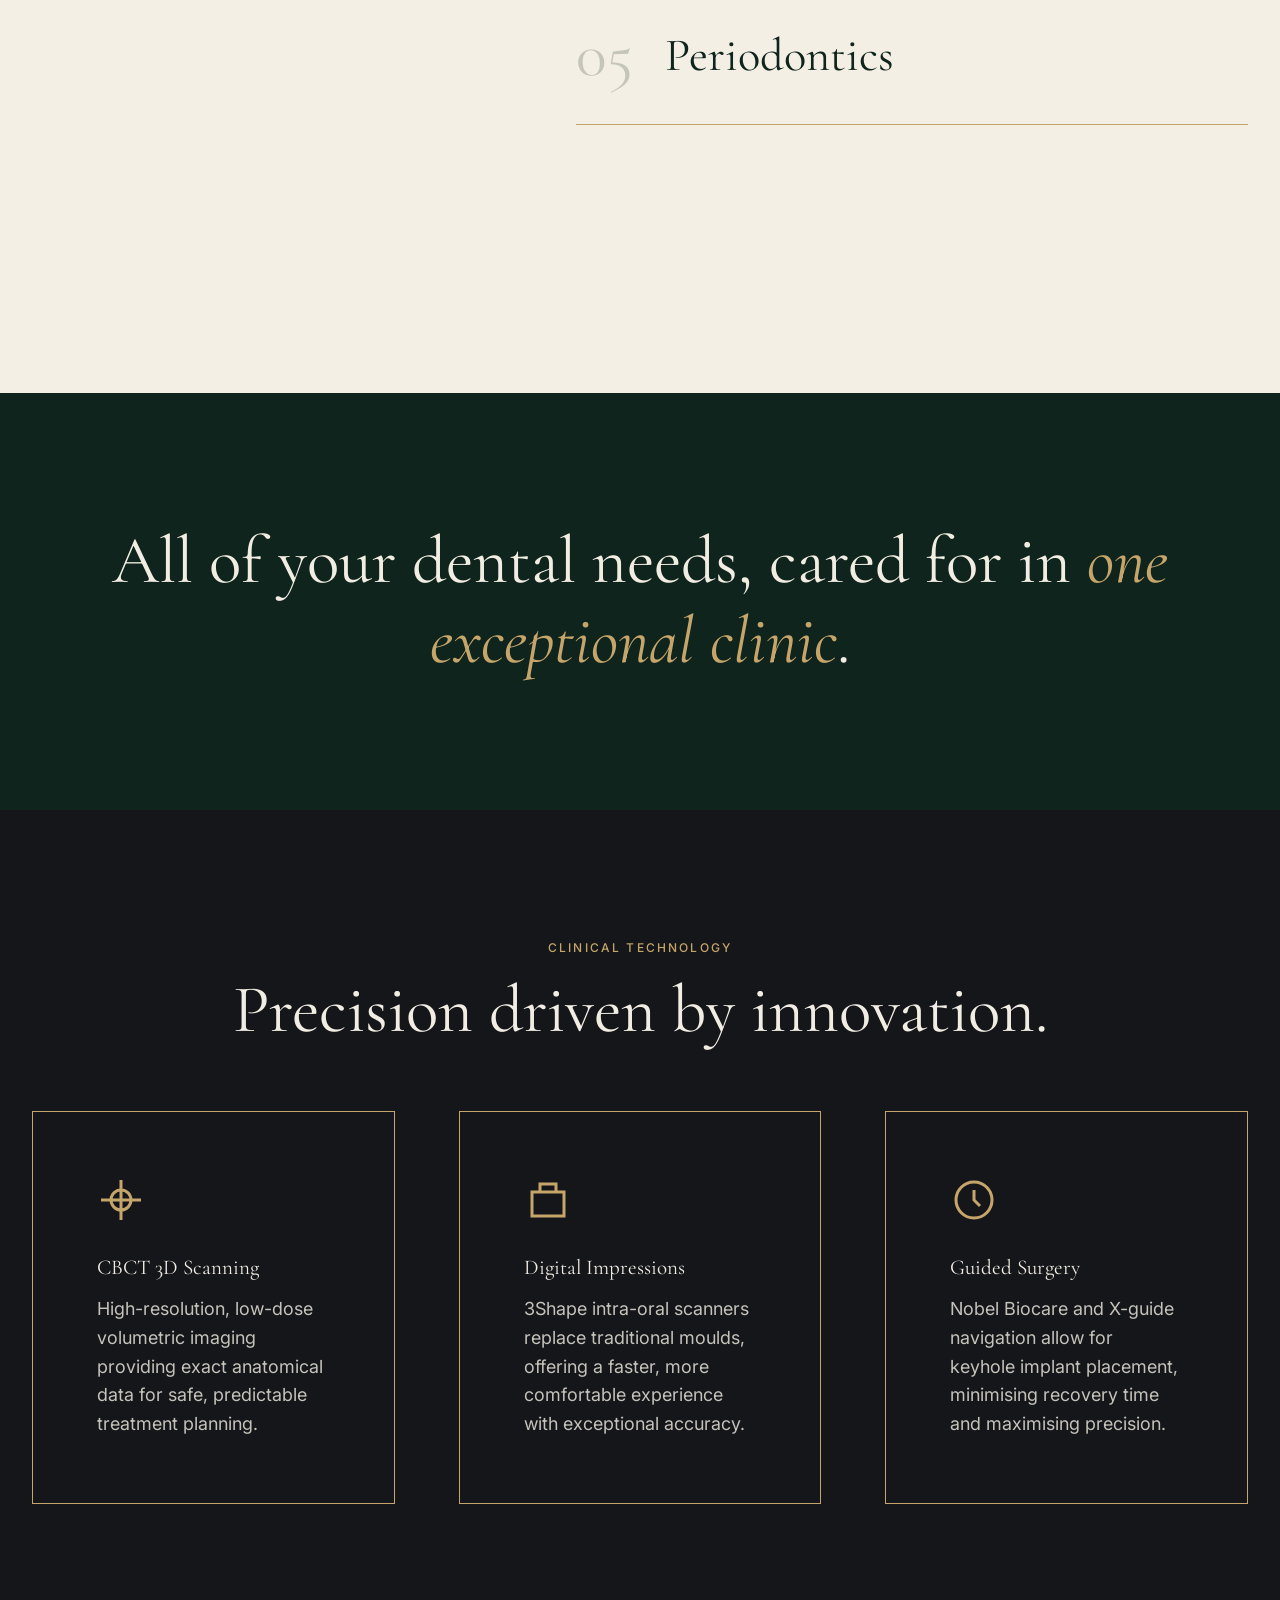
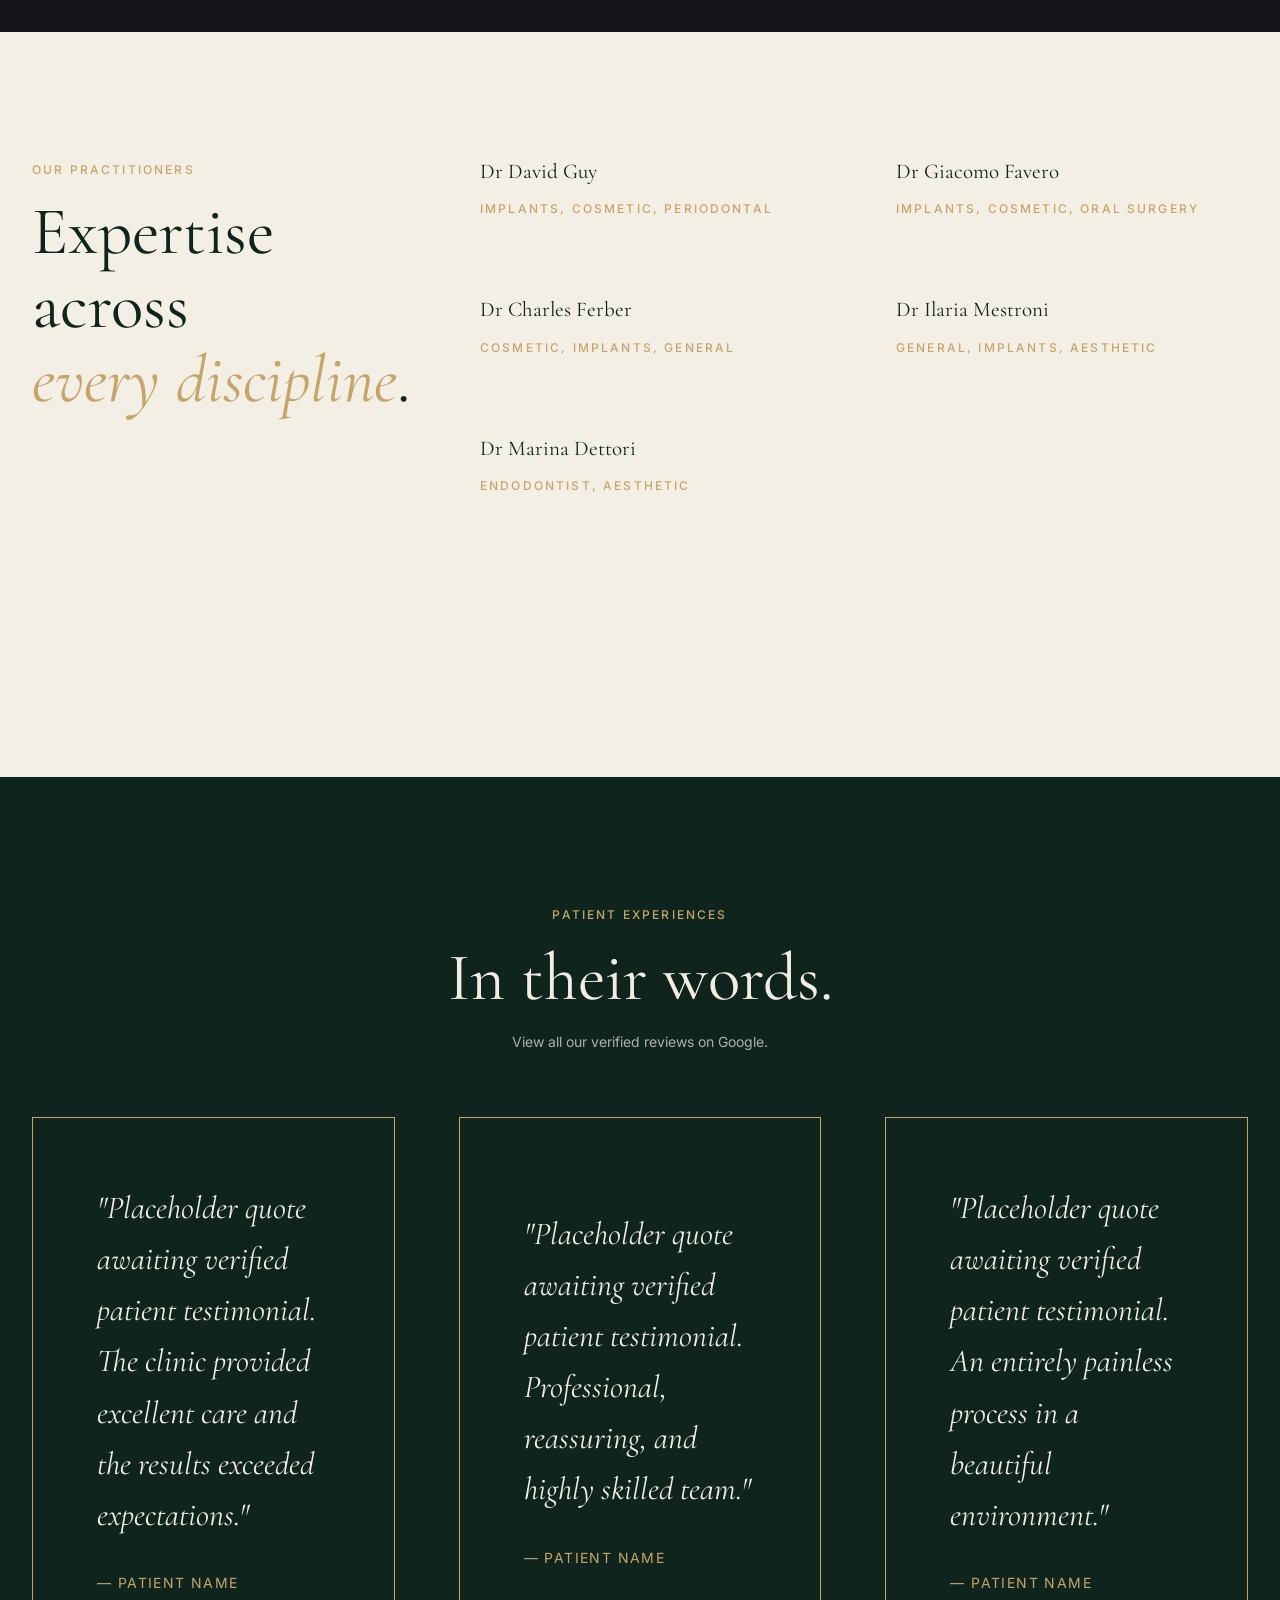
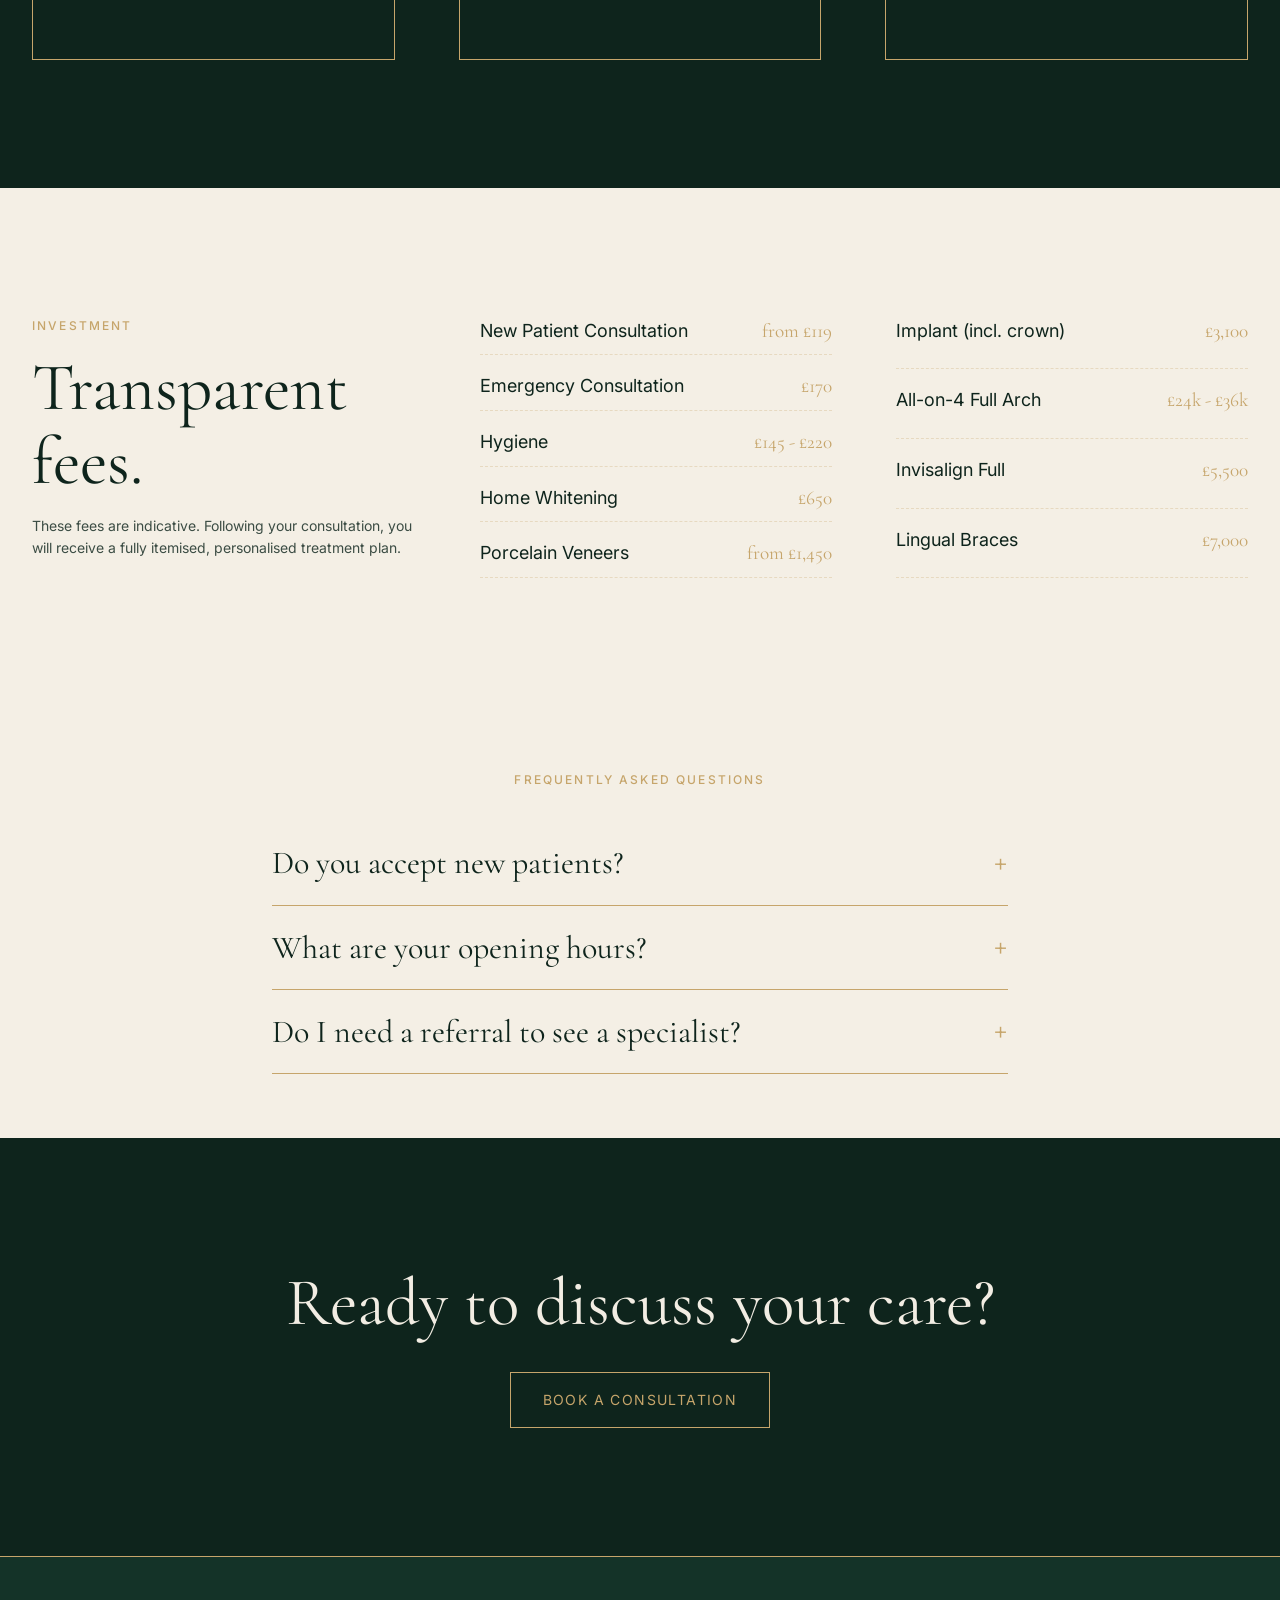
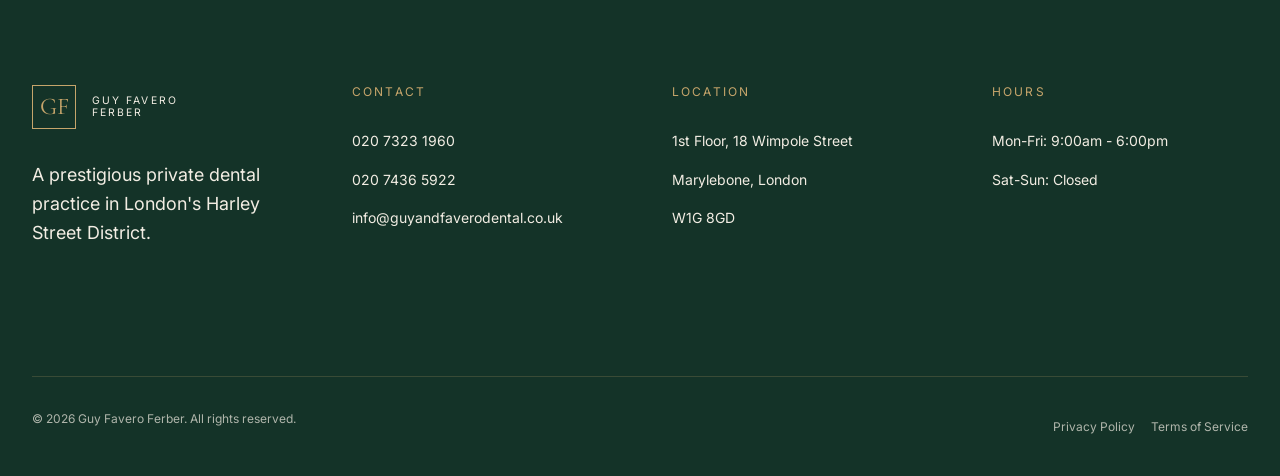
==== commit bb8660e8: "Rebuild Guy Favero Ferber demo with luxury art direction - Replaced old AI template with v2 bespoke " ====
--- a/guy-favero-ferber-demo/index.html
+++ b/guy-favero-ferber-demo/index.html
@@ -3,18 +3,21 @@
 <head>
     <meta charset="UTF-8">
     <meta name="viewport" content="width=device-width, initial-scale=1.0">
-    <title>Guy Favero Ferber Dental Clinic | Private Dentist Harley Street District</title>
-    <meta name="description" content="General and specialist dental clinic in the Harley Street District, Marylebone, London. All dental needs cared for in one exceptional clinic at 18 Wimpole Street.">
-
-    <!-- Fonts -->
+    <title>Guy Favero Ferber | Private Dental Clinic, Harley Street</title>
+    <meta name="description" content="Prestigious private dental practice in London's Harley Street District offering comprehensive care from consultations to full-arch implants.">
+
+    <!-- Favicon SVG -->
+    <link rel="icon" type="image/svg+xml" href="data:image/svg+xml,<svg xmlns='http://www.w3.org/2000/svg' viewBox='0 0 100 100'><rect width='100' height='100' fill='%230E241C'/><rect x='10' y='10' width='80' height='80' fill='none' stroke='%23C6A56B' stroke-width='4'/><text x='50' y='65' font-family='serif' font-size='40' fill='%23C6A56B' text-anchor='middle'>GF</text></svg>">
+
+    <!-- Google Fonts -->
     <link rel="preconnect" href="https://fonts.googleapis.com">
     <link rel="preconnect" href="https://fonts.gstatic.com" crossorigin>
-    <link href="https://fonts.googleapis.com/css2?family=Inter:wght@400;500;600&family=Playfair+Display:ital,wght@0,400;0,600;1,400&display=swap" rel="stylesheet">
-
-    <!-- CSS -->
+    <link href="https://fonts.googleapis.com/css2?family=Cormorant+Garamond:ital,wght@0,400;1,400&family=Inter:wght@400;500&display=swap" rel="stylesheet">
+
+    <!-- Styles -->
     <link rel="stylesheet" href="css/styles.css">
 
-    <!-- Structured Data -->
+    <!-- Schema.org -->
     <script type="application/ld+json">
     {
       "@context": "https://schema.org",
@@ -22,460 +25,435 @@
       "name": "Guy Favero Ferber Dental Clinic",
       "address": {
         "@type": "PostalAddress",
-        "streetAddress": "1st Floor, 18 Wimpole Street",
-        "addressLocality": "Marylebone, London",
+        "streetAddress": "1st Floor, 18 Wimpole Street, Marylebone",
+        "addressLocality": "London",
         "postalCode": "W1G 8GD",
         "addressCountry": "UK"
       },
-      "telephone": ["020 7323 1960", "020 7436 5922"],
+      "telephone": ["+442073231960", "+442074365922"],
       "email": "info@guyandfaverodental.co.uk",
-      "openingHoursSpecification": {
-        "@type": "OpeningHoursSpecification",
-        "dayOfWeek": ["Monday", "Tuesday", "Wednesday", "Thursday", "Friday"],
-        "opens": "09:00",
-        "closes": "18:00"
-      },
+      "openingHoursSpecification": [
+        {
+          "@type": "OpeningHoursSpecification",
+          "dayOfWeek": ["Monday", "Tuesday", "Wednesday", "Thursday", "Friday"],
+          "opens": "09:00",
+          "closes": "18:00"
+        }
+      ],
       "hasOfferCatalog": {
         "@type": "OfferCatalog",
         "name": "Dental Services",
         "itemListElement": [
-          {"@type": "Offer", "itemOffered": {"@type": "Service", "name": "Dental Implants"}},
-          {"@type": "Offer", "itemOffered": {"@type": "Service", "name": "Porcelain Veneers"}},
-          {"@type": "Offer", "itemOffered": {"@type": "Service", "name": "Invisalign"}},
-          {"@type": "Offer", "itemOffered": {"@type": "Service", "name": "Root Canal Treatment"}},
-          {"@type": "Offer", "itemOffered": {"@type": "Service", "name": "Periodontal Treatment"}}
+          {
+            "@type": "Offer",
+            "itemOffered": { "@type": "Service", "name": "Dental Implants" }
+          },
+          {
+            "@type": "Offer",
+            "itemOffered": { "@type": "Service", "name": "Veneers and Smile Makeovers" }
+          },
+          {
+            "@type": "Offer",
+            "itemOffered": { "@type": "Service", "name": "Invisalign and Orthodontics" }
+          }
         ]
       }
     }
     </script>
+    <script type="application/ld+json">
+    {
+      "@context": "https://schema.org",
+      "@type": "FAQPage",
+      "mainEntity": [{
+        "@type": "Question",
+        "name": "Do you accept new patients?",
+        "acceptedAnswer": {
+          "@type": "Answer",
+          "text": "Yes, we are currently welcoming new patients for consultations, hygiene, and specialist treatments."
+        }
+      }, {
+        "@type": "Question",
+        "name": "What are your opening hours?",
+        "acceptedAnswer": {
+          "@type": "Answer",
+          "text": "We are open Monday to Friday, from 9:00am to 6:00pm. We are closed on weekends."
+        }
+      }]
+    }
+    </script>
 </head>
 <body>
+
     <a href="#main-content" class="skip-link">Skip to main content</a>
 
-    <!-- Top Stat Band -->
-    <div class="stat-band">
-        <div class="container">
-            <span>7 clinicians including specialists</span>
-            <span>6 treatment disciplines</span>
-            <span>18 Wimpole Street, W1</span>
-            <span>Mon-Fri 9am-6pm</span>
-        </div>
-    </div>
-
-    <!-- Header -->
     <header class="site-header">
         <div class="container header-inner">
-            <a href="index.html" class="logo">
-                Guy Favero Ferber
-                <span>Dental Clinic</span>
+            <a href="index.html" class="brand" aria-label="Guy Favero Ferber Home">
+                <div class="monogram">GF</div>
+                <div class="brand-text">
+                    <span>Guy Favero</span>
+                    <span>Ferber</span>
+                </div>
             </a>
 
-            <nav class="main-nav" aria-label="Main Navigation">
-                <ul class="nav-list">
-                    <li><a href="implants.html" class="nav-link">Implants</a></li>
-                    <li><a href="veneers-smile-makeovers.html" class="nav-link">Veneers</a></li>
-                    <li><a href="orthodontics-invisalign.html" class="nav-link">Orthodontics</a></li>
-                    <li><a href="endodontics.html" class="nav-link">Endodontics</a></li>
-                </ul>
+            <button class="nav-toggle" aria-expanded="false" aria-label="Toggle navigation menu">
+                <svg viewBox="0 0 24 24"><path d="M3 18h18v-2H3v2zm0-5h18v-2H3v2zm0-7v2h18V6H3z"/></svg>
+            </button>
+
+            <nav class="main-nav">
+                <a href="implants.html">Implants</a>
+                <a href="veneers-smile-makeovers.html">Veneers</a>
+                <a href="orthodontics-invisalign.html">Orthodontics</a>
+                <a href="endodontics.html">Endodontics</a>
+                <a href="#fees">Fees</a>
+                <a href="contact.html">Contact</a>
             </nav>
-
-            <div class="header-ctas">
-                <a href="tel:02073231960" class="btn">Call 020 7323 1960</a>
-                <a href="contact.html" class="btn btn-primary">Book a Consultation</a>
-            </div>
-
-            <button id="mobile-menu-toggle" class="mobile-menu-toggle" aria-label="Toggle Menu" aria-expanded="false">
-                <span></span>
-                <span></span>
-                <span></span>
-            </button>
         </div>
     </header>
 
-    <!-- Mobile Nav Overlay -->
-    <nav id="mobile-nav-overlay" class="mobile-nav-overlay" aria-label="Mobile Navigation">
-        <ul class="nav-list">
-            <li><a href="index.html" class="nav-link">Home</a></li>
-            <li><a href="implants.html" class="nav-link">Implants</a></li>
-            <li><a href="veneers-smile-makeovers.html" class="nav-link">Veneers & Smile Makeovers</a></li>
-            <li><a href="orthodontics-invisalign.html" class="nav-link">Orthodontics & Invisalign</a></li>
-            <li><a href="endodontics.html" class="nav-link">Endodontics</a></li>
-            <li><a href="contact.html" class="nav-link">Contact & Book</a></li>
-        </ul>
-    </nav>
-
     <main id="main-content">
-        <!-- Hero Section -->
-        <section class="hero">
+        <!-- HERO -->
+        <section class="hero-split">
+            <div class="hero-content">
+                <div class="reveal">
+                    <span class="label">Harley Street District</span>
+                    <h1 class="h-hero">Private dentistry, <br><span class="italic-gold">redefined.</span></h1>
+                    <p style="max-width: 400px; margin-top: 2rem; opacity: 0.9;">
+                        Comprehensive specialist and general dental care delivered with exceptional precision in a calm, discreet environment.
+                    </p>
+                </div>
+            </div>
+            <div class="hero-image-col">
+                <!-- Using a high-quality minimal architectural/interior photo -->
+                <img src="https://images.unsplash.com/photo-1629904853716-f0bc54eea481?q=80&w=1600&auto=format&fit=crop" alt="Minimalist clinical environment" fetchpriority="high">
+            </div>
+
+            <div class="booking-card reveal" style="transition-delay: 200ms;">
+                <span class="label">Consultations</span>
+                <p>Begin your treatment journey with a comprehensive consultation.</p>
+                <div style="margin: 1rem 0;">
+                    <p><a href="tel:02073231960">020 7323 1960</a></p>
+                    <!-- TODO: Replace placeholder WhatsApp link with clinic's actual number -->
+                    <p><a href="https://wa.me/440000000000" target="_blank" rel="noopener">WhatsApp Us</a></p>
+                    <p style="opacity: 0.6; font-size: 0.75rem; margin-top: 0.5rem;">Mon-Fri 9:00am-6:00pm</p>
+                </div>
+                <a href="contact.html" class="btn btn-primary">Book an Appointment</a>
+            </div>
+        </section>
+
+        <!-- SERVICES EDITORIAL LIST -->
+        <section class="section theme-light">
             <div class="container">
-                <span class="hero-subtitle">Marylebone, London</span>
-                <h1>General and specialist dentistry, <span class="italic-accent">under one roof</span></h1>
-                <p class="hero-subline">All your dental needs cared for in one exceptional Harley Street District clinic.</p>
-
-                <div class="hero-ctas">
-                    <a href="contact.html" class="btn btn-primary">Book a Consultation</a>
-                    <a href="tel:02073231960" class="btn">Call 020 7323 1960</a>
-                    <!-- TODO: Replace placeholder WhatsApp number with actual clinic number -->
-                    <a href="https://wa.me/440000000000" class="btn btn-accent" target="_blank" rel="noopener">WhatsApp Us</a>
-                </div>
-
-                <div class="trust-chips">
-                    <span class="chip">Harley Street District</span>
-                    <span class="chip">7 Clinicians</span>
-                    <span class="chip">CBCT & Guided Surgery</span>
-                </div>
-            </div>
-        </section>
-
-        <!-- Services Section -->
-        <section class="section">
+                <div class="grid grid-5-7">
+                    <div class="reveal">
+                        <span class="label">Specialist Treatments</span>
+                        <h2 class="h-2">A complete spectrum of <span class="italic-gold">clinical excellence</span>.</h2>
+                    </div>
+                    <div>
+                        <ul class="editorial-list reveal-stagger">
+                            <li class="editorial-item">
+                                <a href="implants.html" class="editorial-link">
+                                    <span class="editorial-num">01</span>
+                                    <span class="editorial-title">Dental Implants</span>
+                                </a>
+                            </li>
+                            <li class="editorial-item">
+                                <a href="veneers-smile-makeovers.html" class="editorial-link">
+                                    <span class="editorial-num">02</span>
+                                    <span class="editorial-title">Veneers & Makeovers</span>
+                                </a>
+                            </li>
+                            <li class="editorial-item">
+                                <a href="orthodontics-invisalign.html" class="editorial-link">
+                                    <span class="editorial-num">03</span>
+                                    <span class="editorial-title">Orthodontics & Invisalign</span>
+                                </a>
+                            </li>
+                            <li class="editorial-item">
+                                <a href="endodontics.html" class="editorial-link">
+                                    <span class="editorial-num">04</span>
+                                    <span class="editorial-title">Endodontics</span>
+                                </a>
+                            </li>
+                            <li class="editorial-item">
+                                <a href="#" class="editorial-link">
+                                    <span class="editorial-num">05</span>
+                                    <span class="editorial-title">Periodontics</span>
+                                </a>
+                            </li>
+                            <li class="editorial-item">
+                                <a href="#" class="editorial-link">
+                                    <span class="editorial-num">06</span>
+                                    <span class="editorial-title">Hygiene & General Care</span>
+                                </a>
+                            </li>
+                        </ul>
+                    </div>
+                </div>
+            </div>
+        </section>
+
+        <!-- STATEMENT BREAK -->
+        <section class="section statement-break theme-dark">
+            <div class="reveal">
+                <h2>All of your dental needs, cared for in <span class="italic-gold">one exceptional clinic</span>.</h2>
+            </div>
+        </section>
+
+        <!-- TECHNOLOGY -->
+        <section class="section theme-charcoal">
             <div class="container">
-                <h2 class="text-center" style="margin-bottom: var(--space-lg);">Exceptional care across all disciplines</h2>
-                <ul class="services-list">
-                    <li class="service-item">
-                        <a href="implants.html" class="service-link">
-                            <span class="service-number">01</span>
-                            <h3 class="service-title">Dental Implants</h3>
-                            <p class="service-desc">Single implants, All-on-4, and full-mouth rehabilitation utilizing guided keyhole surgery.</p>
-                            <span class="service-arrow">→</span>
-                        </a>
-                    </li>
-                    <li class="service-item">
-                        <a href="veneers-smile-makeovers.html" class="service-link">
-                            <span class="service-number">02</span>
-                            <h3 class="service-title">Veneers & Smile Makeovers</h3>
-                            <p class="service-desc">Bespoke porcelain veneers and complete aesthetic restoration.</p>
-                            <span class="service-arrow">→</span>
-                        </a>
-                    </li>
-                    <li class="service-item">
-                        <a href="orthodontics-invisalign.html" class="service-link">
-                            <span class="service-number">03</span>
-                            <h3 class="service-title">Invisalign & Orthodontics</h3>
-                            <p class="service-desc">Clear aligners, lingual braces, and fixed metal or ceramic braces for adults and children.</p>
-                            <span class="service-arrow">→</span>
-                        </a>
-                    </li>
-                    <li class="service-item">
-                        <a href="endodontics.html" class="service-link">
-                            <span class="service-number">04</span>
-                            <h3 class="service-title">Root Canal / Endodontics</h3>
-                            <p class="service-desc">Specialist endodontic treatment to save natural teeth.</p>
-                            <span class="service-arrow">→</span>
-                        </a>
-                    </li>
-                    <li class="service-item">
-                        <div class="service-link">
-                            <span class="service-number">05</span>
-                            <h3 class="service-title">Periodontics</h3>
-                            <p class="service-desc">Advanced treatment for gum disease and periodontal surgery.</p>
-                            <span></span>
-                        </div>
-                    </li>
-                    <li class="service-item">
-                        <div class="service-link">
-                            <span class="service-number">06</span>
-                            <h3 class="service-title">Hygiene & General Dentistry</h3>
-                            <p class="service-desc">Routine examinations, professional hygiene, and comprehensive family care.</p>
-                            <span></span>
-                        </div>
-                    </li>
-                </ul>
-            </div>
-        </section>
-
-        <!-- Team Section -->
-        <section class="section" style="background-color: var(--color-surface);">
+                <div class="align-center mb-lg reveal">
+                    <span class="label">Clinical Technology</span>
+                    <h2 class="h-2">Precision driven by innovation.</h2>
+                </div>
+                <div class="grid grid-2 reveal-stagger" style="grid-template-columns: repeat(auto-fit, minmax(300px, 1fr));">
+                    <div class="hairline-card">
+                        <!-- Custom SVG Line Icon -->
+                        <svg class="icon-svg" viewBox="0 0 24 24">
+                            <path d="M12 2v20M2 12h20M12 7a5 5 0 1 0 0 10 5 5 0 1 0 0-10z"/>
+                        </svg>
+                        <h3 class="h-4 font-serif">CBCT 3D Scanning</h3>
+                        <p>High-resolution, low-dose volumetric imaging providing exact anatomical data for safe, predictable treatment planning.</p>
+                    </div>
+                    <div class="hairline-card">
+                        <svg class="icon-svg" viewBox="0 0 24 24">
+                            <path d="M4 8h16v12H4zM8 4h8v4H8z"/>
+                        </svg>
+                        <h3 class="h-4 font-serif">Digital Impressions</h3>
+                        <p>3Shape intra-oral scanners replace traditional moulds, offering a faster, more comfortable experience with exceptional accuracy.</p>
+                    </div>
+                    <div class="hairline-card">
+                        <svg class="icon-svg" viewBox="0 0 24 24">
+                            <circle cx="12" cy="12" r="9"/><path d="M12 7v5l3 3"/>
+                        </svg>
+                        <h3 class="h-4 font-serif">Guided Surgery</h3>
+                        <p>Nobel Biocare and X-guide navigation allow for keyhole implant placement, minimising recovery time and maximising precision.</p>
+                    </div>
+                </div>
+            </div>
+        </section>
+
+        <!-- TEAM -->
+        <section class="section theme-light">
             <div class="container">
-                <div class="text-center">
-                    <h2>Our Clinical Team</h2>
-                    <p style="margin: 0 auto;">A multi-disciplinary team ensuring you receive specialist care without needing a referral elsewhere.</p>
-                </div>
-
-                <div class="team-grid">
-                    <div class="team-member">
-                        <!-- TODO: Replace placeholder with actual photo -->
-                        <div class="avatar-placeholder">DG</div>
-                        <h3 class="team-name">Dr David Guy</h3>
-                        <div class="team-role">Dentist</div>
-                        <div class="team-specialities">Dental Implants, Cosmetic Dentistry, Periodontal Gum Surgery</div>
-                    </div>
-
-                    <div class="team-member">
-                        <div class="avatar-placeholder">GF</div>
-                        <h3 class="team-name">Dr Giacomo Favero</h3>
-                        <div class="team-role">Dentist</div>
-                        <div class="team-specialities">Dental Implants, Cosmetic Dentistry, Oral Surgery</div>
-                    </div>
-
-                    <div class="team-member">
-                        <div class="avatar-placeholder">CF</div>
-                        <h3 class="team-name">Dr Charles Ferber</h3>
-                        <div class="team-role">Dentist</div>
-                        <div class="team-specialities">Cosmetic and Restorative Dentistry, Dental Implants, General Dentistry</div>
-                    </div>
-
-                    <div class="team-member">
-                        <div class="avatar-placeholder">IM</div>
-                        <h3 class="team-name">Dr Ilaria Mestroni</h3>
-                        <div class="team-role">Dentist</div>
-                        <div class="team-specialities">General Dentistry, Dental Implants, Aesthetic Dentistry</div>
-                    </div>
-
-                    <div class="team-member">
-                        <div class="avatar-placeholder">MD</div>
-                        <h3 class="team-name">Dr Marina Dettori</h3>
-                        <div class="team-role">Endodontist</div>
-                        <div class="team-specialities">Root Canal Treatment, Endodontic Dentistry, Aesthetic Restorative Dentistry</div>
-                    </div>
-
-                    <div class="team-member">
-                        <div class="avatar-placeholder">WC</div>
-                        <h3 class="team-name">Dr Wilfred Chan</h3>
-                        <div class="team-role">Specialist Endodontist</div>
-                        <div class="team-specialities">Root Canal Treatment, Endodontic Dentistry</div>
-                    </div>
-
-                    <div class="team-member">
-                        <div class="avatar-placeholder">FP</div>
-                        <!-- NOTE: Current site has inconsistent spelling (Panatanali / Pantanali). Used Pantanali here. -->
-                        <!-- TODO: Clinic to confirm correct spelling of Dr Pantanali's surname -->
-                        <h3 class="team-name">Dr Francesca Pantanali</h3>
-                        <div class="team-role">Specialist Orthodontist</div>
-                        <div class="team-specialities">Invisalign and fixed orthodontics for adults and children</div>
-                    </div>
-                </div>
-            </div>
-        </section>
-
-        <!-- Technology Section -->
-        <section class="section tech-section">
+                <div class="grid grid-4-8">
+                    <div class="reveal">
+                        <span class="label">Our Practitioners</span>
+                        <h2 class="h-2">Expertise across <br><span class="italic-gold">every discipline</span>.</h2>
+                    </div>
+                    <div class="grid grid-2 reveal-stagger">
+                        <div>
+                            <h3 class="h-4 font-serif mb-xs">Dr David Guy</h3>
+                            <span class="label">Implants, Cosmetic, Periodontal</span>
+                        </div>
+                        <div>
+                            <h3 class="h-4 font-serif mb-xs">Dr Giacomo Favero</h3>
+                            <span class="label">Implants, Cosmetic, Oral Surgery</span>
+                        </div>
+                        <div>
+                            <h3 class="h-4 font-serif mb-xs">Dr Charles Ferber</h3>
+                            <span class="label">Cosmetic, Implants, General</span>
+                        </div>
+                        <div>
+                            <h3 class="h-4 font-serif mb-xs">Dr Ilaria Mestroni</h3>
+                            <span class="label">General, Implants, Aesthetic</span>
+                        </div>
+                        <div>
+                            <h3 class="h-4 font-serif mb-xs">Dr Marina Dettori</h3>
+                            <span class="label">Endodontist, Aesthetic</span>
+                        </div>
+                        <div>
+                            <h3 class="h-4 font-serif mb-xs">Dr Wilfred Chan</h3>
+                            <span class="label">Specialist Endodontist</span>
+                        </div>
+                        <div>
+                            <!-- TODO: Clinic to confirm surname spelling (Pantanali vs current site inconsistency) -->
+                            <h3 class="h-4 font-serif mb-xs">Dr Francesca Pantanali</h3>
+                            <span class="label">Specialist Orthodontist</span>
+                        </div>
+                    </div>
+                </div>
+            </div>
+        </section>
+
+        <!-- TESTIMONIALS PLACEHOLDER -->
+        <!-- TODO: Replace with real patient reviews once verified -->
+        <section class="section theme-dark">
             <div class="container">
-                <div class="text-center">
-                    <h2>Why patients travel to Wimpole Street</h2>
-                    <p style="margin: 0 auto;">State-of-the-art technology enabling precision diagnostics and coordinated care.</p>
-                </div>
-
-                <div class="tech-grid">
-                    <div class="tech-item">
-                        <h3>CBCT 3D Scanning</h3>
-                        <p>High-resolution 3D imaging for precise implant planning and complex endodontic diagnostics.</p>
-                    </div>
-                    <div class="tech-item">
-                        <h3>3Shape Intra-oral Scanner</h3>
-                        <p>Comfortable digital impressions replacing messy traditional moulds, ensuring highly accurate restorations.</p>
-                    </div>
-                    <div class="tech-item">
-                        <h3>Nobel Biocare Guided Surgery</h3>
-                        <p>Utilizing Nobel Clinician software and X-guide navigation for minimally invasive, highly precise implant placement.</p>
-                    </div>
-                </div>
-            </div>
-        </section>
-
-        <!-- Fees Section -->
-        <section class="section">
+                <div class="align-center mb-lg reveal">
+                    <span class="label">Patient Experiences</span>
+                    <h2 class="h-2">In their words.</h2>
+                    <!-- TODO: Add Google Reviews badge link here -->
+                    <p style="font-size: 0.875rem; opacity: 0.7; margin-top: 1rem;">View all our verified reviews on Google.</p>
+                </div>
+                <div class="grid grid-2 reveal-stagger" style="grid-template-columns: repeat(auto-fit, minmax(300px, 1fr));">
+                    <div class="testimonial-card">
+                        <p class="testimonial-quote">"Placeholder quote awaiting verified patient testimonial. The clinic provided excellent care and the results exceeded expectations."</p>
+                        <p class="testimonial-author">Patient Name</p>
+                    </div>
+                    <div class="testimonial-card">
+                        <p class="testimonial-quote">"Placeholder quote awaiting verified patient testimonial. Professional, reassuring, and highly skilled team."</p>
+                        <p class="testimonial-author">Patient Name</p>
+                    </div>
+                    <div class="testimonial-card">
+                        <p class="testimonial-quote">"Placeholder quote awaiting verified patient testimonial. An entirely painless process in a beautiful environment."</p>
+                        <p class="testimonial-author">Patient Name</p>
+                    </div>
+                </div>
+            </div>
+        </section>
+
+        <!-- FEES -->
+        <section id="fees" class="section theme-light">
             <div class="container">
-                <h2 class="text-center">Transparent Fees</h2>
-                <p class="text-center" style="margin: 0 auto;">Representative pricing from our published fee schedule.</p>
-
-                <div class="fees-table-container">
-                    <table class="fees-table">
-                        <thead>
-                            <tr>
-                                <th>Treatment</th>
-                                <th>Fee</th>
-                            </tr>
-                        </thead>
-                        <tbody>
-                            <tr>
-                                <td>New patient consultation</td>
-                                <td>from £119</td>
-                            </tr>
-                            <tr>
-                                <td>Emergency consultation</td>
-                                <td>£170</td>
-                            </tr>
-                            <tr>
-                                <td>Hygiene appointment</td>
-                                <td>£145 - £220</td>
-                            </tr>
-                            <tr>
-                                <td>Professional home teeth whitening</td>
-                                <td>£650</td>
-                            </tr>
-                            <tr>
-                                <td>Porcelain veneers</td>
-                                <td>from £1,450 per veneer</td>
-                            </tr>
-                            <tr>
-                                <td>Dental implant including crown</td>
-                                <td>£3,100</td>
-                            </tr>
-                            <tr>
-                                <td>All-on-4 implant treatment</td>
-                                <td>£24,000 - £36,000</td>
-                            </tr>
-                            <tr>
-                                <td>Invisalign Full</td>
-                                <td>£5,500</td>
-                            </tr>
-                            <tr>
-                                <td>Lingual braces</td>
-                                <td>£7,000</td>
-                            </tr>
-                        </tbody>
-                    </table>
-                </div>
-                <p class="fees-note text-center">Please note these fees are indicative. A personalised, itemised treatment plan is provided following your consultation.</p>
-            </div>
-        </section>
-
-        <!-- FAQs Section -->
-        <section class="section" style="background-color: var(--color-surface);">
-            <div class="container">
-                <h2 class="text-center">Frequently Asked Questions</h2>
-
-                <!-- FAQPage Structured Data -->
-                <script type="application/ld+json">
-                {
-                  "@context": "https://schema.org",
-                  "@type": "FAQPage",
-                  "mainEntity": [
-                    {
-                      "@type": "Question",
-                      "name": "Do you see nervous patients?",
-                      "acceptedAnswer": {
-                        "@type": "Answer",
-                        "text": "Yes, we are highly experienced in caring for nervous patients. We take the time to understand your concerns and proceed at a pace you are comfortable with."
-                      }
-                    },
-                    {
-                      "@type": "Question",
-                      "name": "How long do implants take?",
-                      "acceptedAnswer": {
-                        "@type": "Answer",
-                        "text": "The timeline varies depending on individual healing and whether bone grafting is required. Typically, the process takes between 3 to 6 months from placement to the final crown fitting."
-                      }
-                    },
-                    {
-                      "@type": "Question",
-                      "name": "Do you offer finance?",
-                      "acceptedAnswer": {
-                        "@type": "Answer",
-                        "text": "We offer flexible payment discussions during your consultation to help you manage the cost of your care. We will provide a full breakdown of costs in your personalised treatment plan."
-                      }
-                    },
-                    {
-                      "@type": "Question",
-                      "name": "Can I book online?",
-                      "acceptedAnswer": {
-                        "@type": "Answer",
-                        "text": "You can request a consultation through our website contact form, or by calling our reception team directly on 020 7323 1960."
-                      }
-                    }
-                  ]
-                }
-                </script>
-
-                <div class="faq-list">
-                    <div class="faq-item">
-                        <button class="faq-question" aria-expanded="false">
-                            Do you see nervous patients?
-                            <span class="faq-icon" aria-hidden="true">+</span>
-                        </button>
-                        <div class="faq-answer">
-                            <div class="faq-answer-inner">
-                                <p>Yes, we are highly experienced in caring for nervous patients. We take the time to understand your concerns, explain all procedures thoroughly, and proceed at a pace you are completely comfortable with.</p>
-                            </div>
-                        </div>
-                    </div>
-
-                    <div class="faq-item">
-                        <button class="faq-question" aria-expanded="false">
-                            How long do implants take?
-                            <span class="faq-icon" aria-hidden="true">+</span>
-                        </button>
-                        <div class="faq-answer">
-                            <div class="faq-answer-inner">
-                                <p>The timeline varies depending on individual healing and whether bone grafting is required. Typically, the process takes between 3 to 6 months from the initial placement to the fitting of the final crown.</p>
-                            </div>
-                        </div>
-                    </div>
-
-                    <div class="faq-item">
-                        <button class="faq-question" aria-expanded="false">
-                            Do you offer finance?
-                            <span class="faq-icon" aria-hidden="true">+</span>
-                        </button>
-                        <div class="faq-answer">
-                            <div class="faq-answer-inner">
-                                <p>We offer flexible payment discussions during your consultation to help you manage the cost of your care. We will provide a full breakdown of costs in your personalised, itemised treatment plan.</p>
-                            </div>
-                        </div>
-                    </div>
-
-                    <div class="faq-item">
-                        <button class="faq-question" aria-expanded="false">
-                            Can I book online?
-                            <span class="faq-icon" aria-hidden="true">+</span>
-                        </button>
-                        <div class="faq-answer">
-                            <div class="faq-answer-inner">
-                                <p>You can request a consultation through our website's contact form, contact us via WhatsApp, or call our reception team directly on 020 7323 1960 or 020 7436 5922.</p>
-                            </div>
-                        </div>
-                    </div>
-                </div>
-            </div>
-        </section>
+                <div class="grid grid-4-8">
+                    <div class="reveal">
+                        <span class="label">Investment</span>
+                        <h2 class="h-2">Transparent fees.</h2>
+                        <p style="opacity: 0.8; font-size: 0.875rem; margin-top: 1rem;">
+                            These fees are indicative. Following your consultation, you will receive a fully itemised, personalised treatment plan.
+                        </p>
+                    </div>
+                    <div class="grid grid-2 reveal">
+                        <div class="fees-list">
+                            <div class="fee-item">
+                                <span class="fee-name">New Patient Consultation</span>
+                                <span class="fee-price">from £119</span>
+                            </div>
+                            <div class="fee-item">
+                                <span class="fee-name">Emergency Consultation</span>
+                                <span class="fee-price">£170</span>
+                            </div>
+                            <div class="fee-item">
+                                <span class="fee-name">Hygiene</span>
+                                <span class="fee-price">£145 - £220</span>
+                            </div>
+                            <div class="fee-item">
+                                <span class="fee-name">Home Whitening</span>
+                                <span class="fee-price">£650</span>
+                            </div>
+                            <div class="fee-item">
+                                <span class="fee-name">Porcelain Veneers</span>
+                                <span class="fee-price">from £1,450</span>
+                            </div>
+                        </div>
+                        <div class="fees-list">
+                            <div class="fee-item">
+                                <span class="fee-name">Implant (incl. crown)</span>
+                                <span class="fee-price">£3,100</span>
+                            </div>
+                            <div class="fee-item">
+                                <span class="fee-name">All-on-4 Full Arch</span>
+                                <span class="fee-price">£24k - £36k</span>
+                            </div>
+                            <div class="fee-item">
+                                <span class="fee-name">Invisalign Full</span>
+                                <span class="fee-price">£5,500</span>
+                            </div>
+                            <div class="fee-item">
+                                <span class="fee-name">Lingual Braces</span>
+                                <span class="fee-price">£7,000</span>
+                            </div>
+                        </div>
+                    </div>
+                </div>
+            </div>
+        </section>
+
+        <!-- FAQ -->
+        <section class="section-slim theme-cream">
+            <div class="container" style="max-width: 800px;">
+                <div class="align-center mb-md reveal">
+                    <span class="label">Frequently Asked Questions</span>
+                </div>
+                <div class="reveal-stagger">
+                    <details>
+                        <summary>Do you accept new patients?</summary>
+                        <p>Yes, we are currently welcoming new patients for consultations, hygiene, and specialist treatments. Please contact our reception to arrange your initial visit.</p>
+                    </details>
+                    <details>
+                        <summary>What are your opening hours?</summary>
+                        <p>We are open Monday to Friday, from 9:00am to 6:00pm. We are closed on weekends.</p>
+                    </details>
+                    <details>
+                        <summary>Do I need a referral to see a specialist?</summary>
+                        <p>While we welcome referrals from other dental practices, you do not need a referral to book a consultation directly with any of our specialists.</p>
+                    </details>
+                </div>
+            </div>
+        </section>
+
+        <!-- CTA BAND -->
+        <section class="section theme-dark align-center">
+            <div class="container reveal">
+                <h2 class="h-2 mb-md">Ready to discuss your care?</h2>
+                <a href="contact.html" class="btn btn-outline">Book a Consultation</a>
+            </div>
+        </section>
+
     </main>
 
-    <!-- Footer -->
     <footer class="site-footer">
         <div class="container">
             <div class="footer-grid">
                 <div class="footer-col">
-                    <a href="index.html" class="logo" style="color: var(--color-bg); margin-bottom: var(--space-sm);">
-                        Guy Favero Ferber
-                        <span style="color: var(--color-border);">Dental Clinic</span>
+                    <a href="index.html" class="brand mb-md">
+                        <div class="monogram">GF</div>
+                        <div class="brand-text">
+                            <span>Guy Favero</span>
+                            <span>Ferber</span>
+                        </div>
                     </a>
-                    <p>General and specialist dental clinic in the Harley Street District.</p>
-                </div>
-
+                    <p>A prestigious private dental practice in London's Harley Street District.</p>
+                </div>
                 <div class="footer-col">
-                    <h4>Contact Us</h4>
-                    <a href="tel:02073231960">020 7323 1960</a>
-                    <a href="tel:02074365922">020 7436 5922</a>
-                    <a href="mailto:info@guyandfaverodental.co.uk">info@guyandfaverodental.co.uk</a>
-                </div>
-
+                    <h4>Contact</h4>
+                    <ul>
+                        <li><a href="tel:02073231960">020 7323 1960</a></li>
+                        <li><a href="tel:02074365922">020 7436 5922</a></li>
+                        <li><a href="mailto:info@guyandfaverodental.co.uk">info@guyandfaverodental.co.uk</a></li>
+                    </ul>
+                </div>
                 <div class="footer-col">
-                    <h4>Location & Hours</h4>
-                    <p>1st Floor, 18 Wimpole Street<br>Marylebone, London W1G 8GD</p>
-                    <p style="margin-top: 10px;">Mon - Fri: 9:00am - 6:00pm<br>Sat - Sun: Closed</p>
-                </div>
-            </div>
-
+                    <h4>Location</h4>
+                    <ul>
+                        <li>1st Floor, 18 Wimpole Street</li>
+                        <li>Marylebone, London</li>
+                        <li>W1G 8GD</li>
+                    </ul>
+                </div>
+                <div class="footer-col">
+                    <h4>Hours</h4>
+                    <ul>
+                        <li>Mon-Fri: 9:00am - 6:00pm</li>
+                        <li>Sat-Sun: Closed</li>
+                    </ul>
+                </div>
+            </div>
             <div class="footer-bottom">
-                &copy; <script>document.write(new Date().getFullYear())</script> Guy Favero Ferber Dental Clinic. All rights reserved.
+                <p>&copy; <script>document.write(new Date().getFullYear())</script> Guy Favero Ferber. All rights reserved.</p>
+                <div style="display:flex; gap:1rem;">
+                    <a href="#">Privacy Policy</a>
+                    <a href="#">Terms of Service</a>
+                </div>
             </div>
         </div>
     </footer>
 
-    <!-- Floating Desktop WhatsApp -->
-    <!-- TODO: Replace placeholder WhatsApp number -->
-    <a href="https://wa.me/440000000000" class="floating-whatsapp" target="_blank" rel="noopener" aria-label="Chat with us on WhatsApp">
-        <svg viewBox="0 0 24 24"><path d="M17.472 14.382c-.297-.149-1.758-.867-2.03-.967-.273-.099-.471-.148-.67.15-.197.297-.767.966-.94 1.164-.173.199-.347.223-.644.075-.297-.15-1.255-.463-2.39-1.475-.883-.788-1.48-1.761-1.653-2.059-.173-.297-.018-.458.13-.606.134-.133.298-.347.446-.52.149-.174.198-.298.298-.497.099-.198.05-.371-.025-.52-.075-.149-.669-1.612-.916-2.207-.242-.579-.487-.5-.669-.51-.173-.008-.371-.01-.57-.01-.198 0-.52.074-.792.372-.272.297-1.04 1.016-1.04 2.479 0 1.462 1.065 2.875 1.213 3.074.149.198 2.096 3.2 5.077 4.487.709.306 1.262.489 1.694.625.712.227 1.36.195 1.871.118.571-.085 1.758-.719 2.006-1.413.248-.694.248-1.289.173-1.413-.074-.124-.272-.198-.57-.347m-5.421 7.403h-.004a9.87 9.87 0 01-5.031-1.378l-.361-.214-3.741.982.998-3.648-.235-.374a9.86 9.86 0 01-1.51-5.26c.001-5.45 4.436-9.884 9.888-9.884 2.64 0 5.122 1.03 6.988 2.898a9.825 9.825 0 012.893 6.994c-.003 5.45-4.437 9.884-9.885 9.884m8.413-18.297A11.815 11.815 0 0012.05 0C5.495 0 .16 5.335.157 11.892c0 2.096.547 4.142 1.588 5.945L.057 24l6.305-1.654a11.882 11.882 0 005.683 1.448h.005c6.554 0 11.89-5.335 11.893-11.893a11.821 11.821 0 00-3.48-8.413z"/></svg>
-    </a>
-
-    <!-- Sticky Mobile Call/WhatsApp Bar -->
-    <div class="mobile-sticky-bar">
-        <a href="tel:02073231960" class="mobile-sticky-btn">Call</a>
-        <!-- TODO: Replace placeholder WhatsApp number -->
-        <a href="https://wa.me/440000000000" class="mobile-sticky-btn whatsapp" target="_blank" rel="noopener">WhatsApp</a>
+    <!-- Sticky Mobile Bottom Bar -->
+    <div class="mobile-bottom-bar">
+        <a href="tel:02073231960">
+            <svg width="18" height="18" viewBox="0 0 24 24" fill="none" stroke="currentColor" stroke-width="2"><path d="M22 16.92v3a2 2 0 0 1-2.18 2 19.79 19.79 0 0 1-8.63-3.07 19.5 19.5 0 0 1-6-6 19.79 19.79 0 0 1-3.07-8.67A2 2 0 0 1 4.11 2h3a2 2 0 0 1 2 1.72 12.84 12.84 0 0 0 .7 2.81 2 2 0 0 1-.45 2.11L8.09 9.91a16 16 0 0 0 6 6l1.27-1.27a2 2 0 0 1 2.11-.45 12.84 12.84 0 0 0 2.81.7A2 2 0 0 1 22 16.92z"/></svg>
+            Call Us
+        </a>
+        <!-- TODO: Replace placeholder WhatsApp link with clinic's actual number -->
+        <a href="https://wa.me/440000000000" target="_blank" rel="noopener">
+            <svg width="18" height="18" viewBox="0 0 24 24" fill="none" stroke="currentColor" stroke-width="2"><path d="M21 11.5a8.38 8.38 0 0 1-.9 3.8 8.5 8.5 0 0 1-7.6 4.7 8.38 8.38 0 0 1-3.8-.9L3 21l1.9-5.7a8.38 8.38 0 0 1-.9-3.8 8.5 8.5 0 0 1 4.7-7.6 8.38 8.38 0 0 1 3.8-.9h.5a8.48 8.48 0 0 1 8 8v.5z"/></svg>
+            WhatsApp
+        </a>
     </div>
 
     <script src="js/main.js"></script>
 </body>
-</html>+</html>
--- a/guy-favero-ferber-demo/css/styles.css
+++ b/guy-favero-ferber-demo/css/styles.css
@@ -1,18 +1,27 @@
 /* ==========================================================================
-   Variables
-   ========================================================================== */
+   Reset & Base
+   ========================================================================== */
+
 :root {
-    /* Palette */
-    --color-bg: #FAF9F6; /* warm off-white/cream */
-    --color-ink: #102A24; /* deep forest green */
-    --color-accent: #B89C5D; /* restrained gold */
-    --color-surface: #FFFFFF;
-    --color-soft-tint: #F0EBE1;
-    --color-border: #D8D2C4;
+    /* Color System */
+    --clr-primary: #0E241C; /* Deep forest green */
+    --clr-primary-light: #143328; /* Lighter panel tone */
+    --clr-cream: #F4EFE5; /* Warm cream background */
+    --clr-cream-text: #F2EDE3; /* Warm cream text on dark */
+    --clr-charcoal: #14161A; /* Alternate dark section */
+    --clr-gold: #C6A56B; /* Champagne gold accent */
 
     /* Typography */
-    --font-sans: 'Inter', system-ui, -apple-system, BlinkMacSystemFont, "Segoe UI", Roboto, "Helvetica Neue", sans-serif;
-    --font-serif: 'Playfair Display', ui-serif, Georgia, Cambria, "Times New Roman", Times, serif;
+    --font-serif: 'Cormorant Garamond', serif;
+    --font-sans: 'Inter', sans-serif;
+
+    /* Fluid Typography via clamp() */
+    --fs-hero: clamp(2.2rem, 5vw + 1rem, 5.5rem);
+    --fs-h2: clamp(2rem, 4vw + 1rem, 4.5rem);
+    --fs-h3: clamp(1.5rem, 3vw + 0.5rem, 3rem);
+    --fs-h4: clamp(1.25rem, 2vw + 0.5rem, 2rem);
+    --fs-body: clamp(1rem, 1vw + 0.5rem, 1.125rem); /* 16px - 18px */
+    --fs-label: 0.75rem; /* 12px */
 
     /* Spacing */
     --space-xs: 0.5rem;
@@ -21,13 +30,10 @@
     --space-lg: 4rem;
     --space-xl: 8rem;
 
-    /* Transitions */
-    --transition-smooth: all 0.3s cubic-bezier(0.4, 0, 0.2, 1);
-}
-
-/* ==========================================================================
-   Reset & Base
-   ========================================================================== */
+    /* Transition */
+    --transition-standard: 300ms ease-in-out;
+}
+
 *, *::before, *::after {
     box-sizing: border-box;
     margin: 0;
@@ -41,799 +47,888 @@
 
 body {
     font-family: var(--font-sans);
-    background-color: var(--color-bg);
-    color: var(--color-ink);
+    font-size: var(--fs-body);
     line-height: 1.6;
+    color: var(--clr-primary);
+    background-color: var(--clr-cream);
+    overflow-x: hidden;
     -webkit-font-smoothing: antialiased;
     -moz-osx-font-smoothing: grayscale;
 }
 
-/* Typography */
-h1, h2, h3, h4, h5, h6 {
-    font-family: var(--font-serif);
-    font-weight: 400;
-    line-height: 1.2;
-    color: var(--color-ink);
-    margin-bottom: var(--space-sm);
-}
-
-h1 { font-size: 2.5rem; }
-h2 { font-size: 2rem; }
-h3 { font-size: 1.5rem; }
-
-@media (min-width: 768px) {
-    h1 { font-size: 4rem; }
-    h2 { font-size: 3rem; }
-    h3 { font-size: 2rem; }
-}
-
-.italic-accent {
-    font-style: italic;
-    color: var(--color-accent);
-}
-
-p {
-    margin-bottom: var(--space-sm);
-    max-width: 65ch;
+img, picture, video, canvas, svg {
+    display: block;
+    max-width: 100%;
 }
 
 a {
     color: inherit;
     text-decoration: none;
-    transition: var(--transition-smooth);
-}
-
-a:hover, a:focus {
-    color: var(--color-accent);
-}
-
-/* Skip Link for Accessibility */
+    transition: color var(--transition-standard);
+}
+
+a:hover, a:focus-visible {
+    color: var(--clr-gold);
+}
+
+/* Skip Link */
 .skip-link {
     position: absolute;
     top: -40px;
     left: 0;
-    background: var(--color-ink);
-    color: var(--color-bg);
+    background: var(--clr-primary);
+    color: var(--clr-cream-text);
     padding: 8px;
-    z-index: 1000;
-    transition: top 0.2s;
+    z-index: 10000;
+    transition: top var(--transition-standard);
 }
 
 .skip-link:focus {
     top: 0;
 }
 
-/* ==========================================================================
-   Layout & Utilities
-   ========================================================================== */
+/* Focus visible */
+:focus-visible {
+    outline: 2px solid var(--clr-gold);
+    outline-offset: 4px;
+}
+
+/* ==========================================================================
+   Typography
+   ========================================================================== */
+
+h1, h2, h3, h4, h5, h6, .font-serif {
+    font-family: var(--font-serif);
+    font-weight: 400;
+    line-height: 1.1;
+    margin-bottom: var(--space-sm);
+}
+
+.h-hero { font-size: var(--fs-hero); }
+.h-2 { font-size: var(--fs-h2); }
+.h-3 { font-size: var(--fs-h3); }
+
+.label {
+    display: block;
+    font-size: var(--fs-label);
+    text-transform: uppercase;
+    letter-spacing: 0.18em;
+    color: var(--clr-gold);
+    margin-bottom: var(--space-sm);
+    font-family: var(--font-sans);
+    font-weight: 500;
+}
+
+.italic-gold {
+    font-style: italic;
+    color: var(--clr-gold);
+}
+
+p {
+    margin-bottom: var(--space-sm);
+}
+
+p:last-child {
+    margin-bottom: 0;
+}
+
+/* ==========================================================================
+   Layout & Utility
+   ========================================================================== */
+
 .container {
     width: 100%;
+    max-width: 1400px;
+    margin: 0 auto;
+    padding: 0 var(--space-md);
+}
+
+.section {
+    padding: var(--space-xl) 0;
+}
+
+.section-slim {
+    padding: var(--space-lg) 0;
+}
+
+/* Themes */
+.theme-dark {
+    background-color: var(--clr-primary);
+    color: var(--clr-cream-text);
+}
+
+.theme-charcoal {
+    background-color: var(--clr-charcoal);
+    color: var(--clr-cream-text);
+}
+
+.theme-light {
+    background-color: var(--clr-cream);
+    color: var(--clr-primary);
+}
+
+/* Grids */
+.grid {
+    display: grid;
+    gap: var(--space-lg);
+}
+
+.grid-2 {
+    grid-template-columns: 1fr;
+}
+
+@media (min-width: 768px) {
+    .grid-2 {
+        grid-template-columns: repeat(2, 1fr);
+    }
+
+    .grid-5-7 {
+        grid-template-columns: 5fr 7fr;
+    }
+
+    .grid-4-8 {
+        grid-template-columns: 4fr 8fr;
+    }
+}
+
+.align-center { text-align: center; }
+.justify-center { justify-content: center; }
+.items-center { align-items: center; }
+
+.mb-sm { margin-bottom: var(--space-sm); }
+.mb-md { margin-bottom: var(--space-md); }
+.mb-lg { margin-bottom: var(--space-lg); }
+
+/* Buttons */
+.btn {
+    display: inline-flex;
+    align-items: center;
+    justify-content: center;
+    padding: 1rem 2rem;
+    font-family: var(--font-sans);
+    font-size: 0.875rem;
+    text-transform: uppercase;
+    letter-spacing: 0.1em;
+    cursor: pointer;
+    border: 1px solid var(--clr-gold);
+    background: transparent;
+    color: inherit;
+    transition: all var(--transition-standard);
+    min-height: 44px; /* 44px tap target */
+    min-width: 44px;
+}
+
+.btn-primary {
+    background: var(--clr-gold);
+    color: var(--clr-primary);
+    border-color: var(--clr-gold);
+}
+
+.btn-primary:hover, .btn-primary:focus-visible {
+    background: transparent;
+    color: var(--clr-gold);
+}
+
+.btn-outline {
+    border-color: var(--clr-gold);
+    color: var(--clr-gold);
+}
+
+.btn-outline:hover, .btn-outline:focus-visible {
+    background: var(--clr-gold);
+    color: var(--clr-primary);
+}
+
+/* ==========================================================================
+   Header & Nav
+   ========================================================================== */
+
+.site-header {
+    position: fixed;
+    top: 0;
+    width: 100%;
+    z-index: 1000;
+    transition: background-color 0.4s ease, border-bottom 0.4s ease, padding 0.4s ease;
+    padding: var(--space-md) 0;
+    background: transparent;
+    color: var(--clr-cream-text);
+    border-bottom: 1px solid transparent;
+}
+
+.site-header.is-scrolled {
+    background-color: var(--clr-primary);
+    padding: var(--space-sm) 0;
+    border-bottom: 1px solid var(--clr-gold);
+}
+
+.header-inner {
+    display: flex;
+    justify-content: space-between;
+    align-items: center;
+}
+
+/* Monogram Wordmark */
+.brand {
+    display: flex;
+    align-items: center;
+    gap: var(--space-sm);
+    z-index: 1001;
+}
+
+.monogram {
+    display: flex;
+    align-items: center;
+    justify-content: center;
+    width: 44px;
+    height: 44px;
+    border: 1px solid var(--clr-gold);
+    font-family: var(--font-serif);
+    font-size: 1.5rem;
+    color: var(--clr-gold);
+}
+
+.brand-text {
+    display: flex;
+    flex-direction: column;
+    text-transform: uppercase;
+    font-size: 0.65rem;
+    letter-spacing: 0.2em;
+    line-height: 1.2;
+}
+
+.nav-toggle {
+    display: none;
+    background: transparent;
+    border: none;
+    color: inherit;
+    cursor: pointer;
+    padding: 10px;
+    z-index: 1001;
+    min-height: 44px;
+    min-width: 44px;
+}
+
+.nav-toggle svg {
+    width: 24px;
+    height: 24px;
+    fill: currentColor;
+}
+
+.main-nav {
+    display: flex;
+    gap: var(--space-md);
+    align-items: center;
+}
+
+.main-nav a {
+    font-size: 0.875rem;
+    text-transform: uppercase;
+    letter-spacing: 0.1em;
+    padding: 0.5rem;
+}
+
+@media (max-width: 991px) {
+    .nav-toggle {
+        display: block;
+    }
+
+    .main-nav {
+        position: fixed;
+        top: 0;
+        right: -100%;
+        width: 100%;
+        height: 100vh;
+        background-color: var(--clr-primary);
+        flex-direction: column;
+        justify-content: center;
+        transition: right 0.4s ease;
+        padding: var(--space-xl) var(--space-md);
+    }
+
+    .main-nav.is-open {
+        right: 0;
+    }
+}
+
+/* ==========================================================================
+   Hero Sections
+   ========================================================================== */
+
+.hero-split {
+    min-height: 100svh;
+    display: flex;
+    flex-direction: column;
+    position: relative;
+    background-color: var(--clr-primary);
+    color: var(--clr-cream-text);
+}
+
+@media (min-width: 992px) {
+    .hero-split {
+        flex-direction: row;
+    }
+}
+
+.hero-content {
+    flex: 1;
+    display: flex;
+    flex-direction: column;
+    justify-content: center;
+    padding: calc(var(--space-xl) * 1.5) var(--space-md) var(--space-xl);
+    position: relative;
+    z-index: 2;
+}
+
+@media (min-width: 992px) {
+    .hero-content {
+        flex: 0 0 50%;
+        padding-left: max(var(--space-md), calc((100vw - 1400px) / 2 + var(--space-md)));
+        padding-right: var(--space-lg);
+    }
+}
+
+.hero-image-col {
+    flex: 1;
+    position: relative;
+    min-height: 50vh;
+}
+
+@media (min-width: 992px) {
+    .hero-image-col {
+        flex: 0 0 50%;
+        min-height: 100svh;
+    }
+}
+
+.hero-image-col img {
+    width: 100%;
+    height: 100%;
+    object-fit: cover;
+}
+
+.hero-image-col::after {
+    content: '';
+    position: absolute;
+    top: 0; left: 0; right: 0; bottom: 0;
+    background: linear-gradient(to right, rgba(14, 36, 28, 0.4), rgba(14, 36, 28, 0.1));
+    mix-blend-mode: multiply;
+}
+.hero-image-col::before {
+    content: '';
+    position: absolute;
+    top: 0; left: 0; right: 0; bottom: 0;
+    background: rgba(14, 36, 28, 0.2);
+}
+
+.booking-card {
+    background-color: var(--clr-cream);
+    color: var(--clr-primary);
+    padding: var(--space-lg);
+    border: 1px solid var(--clr-gold);
+    width: 90%;
+    max-width: 400px;
+    margin: -4rem auto var(--space-md);
+    position: relative;
+    z-index: 10;
+}
+
+@media (min-width: 992px) {
+    .booking-card {
+        position: absolute;
+        right: calc(50% - 200px);
+        bottom: var(--space-lg);
+        margin: 0;
+        transform: translateX(50%);
+    }
+}
+
+.booking-card .label { margin-bottom: var(--space-sm); }
+.booking-card p { font-size: 0.875rem; margin-bottom: var(--space-xs); }
+.booking-card a { font-weight: 500; }
+.booking-card .btn { width: 100%; margin-top: var(--space-sm); }
+
+/* Interior Hero */
+.hero-interior {
+    padding: calc(var(--space-xl) * 1.5) 0 var(--space-lg);
+    background-color: var(--clr-primary);
+    color: var(--clr-cream-text);
+    text-align: center;
+}
+
+.hero-interior-img {
+    height: 40vh;
+    width: 100%;
+    object-fit: cover;
+    margin-top: var(--space-lg);
+    filter: sepia(0.3) hue-rotate(100deg) saturate(0.5) brightness(0.8);
+}
+
+/* ==========================================================================
+   Editorial Services List
+   ========================================================================== */
+
+.editorial-list {
+    list-style: none;
+    border-top: 1px solid var(--clr-gold);
+}
+
+.editorial-item {
+    border-bottom: 1px solid var(--clr-gold);
+    transition: border-bottom-width 0.3s ease;
+}
+
+.editorial-link {
+    display: flex;
+    align-items: center;
+    padding: var(--space-md) 0;
+    position: relative;
+    overflow: hidden;
+}
+
+.editorial-num {
+    font-family: var(--font-serif);
+    font-size: clamp(3rem, 5vw, 5rem);
+    color: var(--clr-cream-text);
+    opacity: 0.2;
+    transition: all 0.4s ease;
+    margin-right: var(--space-md);
+    line-height: 1;
+}
+.theme-light .editorial-num {
+    color: var(--clr-primary);
+}
+
+.editorial-title {
+    font-family: var(--font-serif);
+    font-size: var(--fs-h3);
+    transition: transform 0.4s ease;
+}
+
+.editorial-link:hover .editorial-num {
+    opacity: 1;
+    color: var(--clr-gold);
+}
+
+.editorial-link:hover .editorial-title {
+    transform: translateX(20px);
+}
+
+/* ==========================================================================
+   Statement Break
+   ========================================================================== */
+
+.statement-break {
+    padding: var(--space-xl) var(--space-md);
+    text-align: center;
+}
+
+.statement-break h2 {
     max-width: 1200px;
     margin: 0 auto;
-    padding: 0 var(--space-sm);
+    font-size: var(--fs-h2);
+    line-height: 1.2;
+}
+
+/* ==========================================================================
+   Cards & Components
+   ========================================================================== */
+
+.hairline-card {
+    border: 1px solid var(--clr-gold);
+    padding: var(--space-lg);
+    height: 100%;
+    display: flex;
+    flex-direction: column;
+}
+
+.hairline-card h3 {
+    margin-bottom: var(--space-sm);
+}
+
+.hairline-card p {
+    color: inherit;
+    opacity: 0.8;
+}
+
+/* Testimonials */
+.testimonial-card {
+    border: 1px solid var(--clr-gold);
+    padding: var(--space-lg);
+    display: flex;
+    flex-direction: column;
+    justify-content: center;
+}
+
+.testimonial-quote {
+    font-family: var(--font-serif);
+    font-size: var(--fs-h4);
+    font-style: italic;
+    margin-bottom: var(--space-md);
+}
+
+.testimonial-author {
+    font-size: 0.875rem;
+    text-transform: uppercase;
+    letter-spacing: 0.1em;
+    color: var(--clr-gold);
+}
+
+.testimonial-author::before {
+    content: "— ";
+}
+
+/* Custom SVG Icons */
+.icon-svg {
+    width: 48px;
+    height: 48px;
+    stroke: var(--clr-gold);
+    stroke-width: 1.5px;
+    fill: none;
+    margin-bottom: var(--space-md);
+}
+
+/* Image treatments */
+.art-directed-img {
+    position: relative;
+    display: block;
+}
+
+.art-directed-img img {
+    width: 100%;
+    height: auto;
+    display: block;
+    filter: sepia(0.2) hue-rotate(100deg) saturate(0.6) brightness(0.9);
+}
+
+/* Fees List */
+.fees-list {
+    display: grid;
+    gap: var(--space-sm);
+}
+
+.fee-item {
+    display: flex;
+    justify-content: space-between;
+    align-items: baseline;
+    border-bottom: 1px dashed rgba(198, 165, 107, 0.3);
+    padding-bottom: 0.5rem;
+}
+
+.fee-name {
+    padding-right: var(--space-sm);
+}
+
+.fee-price {
+    font-family: var(--font-serif);
+    font-size: 1.2rem;
+    color: var(--clr-gold);
+    white-space: nowrap;
+}
+
+/* Before / After Slider */
+.ba-slider {
+    position: relative;
+    width: 100%;
+    overflow: hidden;
+    aspect-ratio: 16/9;
+    border: 1px solid var(--clr-gold);
+}
+
+.ba-slider img {
+    width: 100%;
+    height: 100%;
+    object-fit: cover;
+    display: block;
+}
+
+.ba-before {
+    position: absolute;
+    top: 0;
+    left: 0;
+    width: 50%;
+    height: 100%;
+    overflow: hidden;
+    z-index: 1;
+}
+
+.ba-before img {
+    width: 100vw; /* This needs JS adjustment for exact bounds or a clever CSS trick */
+    max-width: none;
+}
+/* We will handle the exact sizing in JS */
+
+.ba-handle {
+    position: absolute;
+    top: 0;
+    bottom: 0;
+    left: 50%;
+    width: 2px;
+    background: var(--clr-gold);
+    z-index: 2;
+    cursor: ew-resize;
+    transform: translateX(-50%);
+}
+
+.ba-handle::after {
+    content: '< >';
+    position: absolute;
+    top: 50%;
+    left: 50%;
+    transform: translate(-50%, -50%);
+    width: 44px;
+    height: 44px;
+    background: var(--clr-primary);
+    border: 1px solid var(--clr-gold);
+    color: var(--clr-gold);
+    display: flex;
+    align-items: center;
+    justify-content: center;
+    border-radius: 50%;
+    font-size: 12px;
+    letter-spacing: -1px;
+}
+
+.ba-label {
+    position: absolute;
+    bottom: var(--space-sm);
+    padding: 0.25rem 0.75rem;
+    background: var(--clr-primary);
+    color: var(--clr-cream-text);
+    font-size: 0.75rem;
+    text-transform: uppercase;
+    letter-spacing: 0.1em;
+    border: 1px solid var(--clr-gold);
+    z-index: 3;
+}
+.ba-label-before { left: var(--space-sm); }
+.ba-label-after { right: var(--space-sm); }
+
+/* Map */
+.map-container {
+    width: 100%;
+    height: 400px;
+    border: 1px solid var(--clr-gold);
+    filter: grayscale(100%) sepia(20%) hue-rotate(100deg) saturate(150%) contrast(1.2);
+}
+
+.map-container iframe {
+    width: 100%;
+    height: 100%;
+    border: none;
+}
+
+/* Forms */
+.form-group {
+    margin-bottom: var(--space-md);
+}
+
+.form-label {
+    display: block;
+    margin-bottom: var(--space-xs);
+    font-size: 0.875rem;
+    text-transform: uppercase;
+    letter-spacing: 0.1em;
+}
+
+.form-control {
+    width: 100%;
+    padding: 1rem;
+    background: transparent;
+    border: 1px solid var(--clr-gold);
+    color: inherit;
+    font-family: var(--font-sans);
+    font-size: 1rem;
+}
+
+.form-control:focus {
+    outline: none;
+    border-color: var(--clr-cream-text);
+}
+
+.theme-light .form-control:focus {
+    border-color: var(--clr-primary);
+}
+
+/* ==========================================================================
+   Animations & Scroll Reveal
+   ========================================================================== */
+
+.reveal {
+    opacity: 0;
+    transform: translateY(24px);
+    transition: opacity 600ms ease-out, transform 600ms ease-out;
+}
+
+.reveal.is-visible {
+    opacity: 1;
+    transform: translateY(0);
+}
+
+/* Stagger children */
+.reveal-stagger > * {
+    opacity: 0;
+    transform: translateY(24px);
+    transition: opacity 600ms ease-out, transform 600ms ease-out;
+}
+
+.reveal-stagger.is-visible > *:nth-child(1) { transition-delay: 100ms; opacity: 1; transform: translateY(0); }
+.reveal-stagger.is-visible > *:nth-child(2) { transition-delay: 200ms; opacity: 1; transform: translateY(0); }
+.reveal-stagger.is-visible > *:nth-child(3) { transition-delay: 300ms; opacity: 1; transform: translateY(0); }
+.reveal-stagger.is-visible > *:nth-child(4) { transition-delay: 400ms; opacity: 1; transform: translateY(0); }
+.reveal-stagger.is-visible > *:nth-child(5) { transition-delay: 500ms; opacity: 1; transform: translateY(0); }
+
+@media (prefers-reduced-motion: reduce) {
+    .reveal, .reveal-stagger > * {
+        transition: none;
+        opacity: 1;
+        transform: none;
+    }
+}
+
+/* ==========================================================================
+   Mobile Bottom Bar
+   ========================================================================== */
+
+.mobile-bottom-bar {
+    position: fixed;
+    bottom: 0;
+    left: 0;
+    width: 100%;
+    background-color: var(--clr-primary);
+    border-top: 1px solid var(--clr-gold);
+    display: flex;
+    z-index: 999;
+}
+
+.mobile-bottom-bar a {
+    flex: 1;
+    text-align: center;
+    padding: 1rem 0;
+    font-size: 0.75rem;
+    text-transform: uppercase;
+    letter-spacing: 0.1em;
+    color: var(--clr-cream-text);
+    border-right: 1px solid var(--clr-primary-light);
+    display: flex;
+    align-items: center;
+    justify-content: center;
+    gap: 0.5rem;
+}
+
+.mobile-bottom-bar a:last-child {
+    border-right: none;
 }
 
 @media (min-width: 768px) {
-    .container {
-        padding: 0 var(--space-md);
-    }
-}
-
-.section {
-    padding: var(--space-lg) 0;
+    .mobile-bottom-bar {
+        display: none;
+    }
+
+    body {
+        padding-bottom: 0;
+    }
+}
+
+/* Padding for body on mobile so footer doesn't get hidden */
+@media (max-width: 767px) {
+    body {
+        padding-bottom: 60px;
+    }
+}
+
+/* ==========================================================================
+   Footer
+   ========================================================================== */
+
+.site-footer {
+    background-color: var(--clr-primary-light);
+    color: var(--clr-cream-text);
+    padding: var(--space-xl) 0 var(--space-md);
+    border-top: 1px solid var(--clr-gold);
+}
+
+.footer-grid {
+    display: grid;
+    gap: var(--space-lg);
+    grid-template-columns: 1fr;
 }
 
 @media (min-width: 768px) {
-    .section {
-        padding: var(--space-xl) 0;
-    }
-}
-
-.text-center { text-align: center; }
-
-/* Buttons & Links */
-.btn {
-    display: inline-block;
-    padding: 12px 24px;
+    .footer-grid {
+        grid-template-columns: repeat(4, 1fr);
+    }
+}
+
+.footer-col h4 {
+    color: var(--clr-gold);
     font-family: var(--font-sans);
-    font-size: 0.9375rem;
-    font-weight: 500;
+    font-size: var(--fs-label);
     text-transform: uppercase;
-    letter-spacing: 0.05em;
-    border: 1px solid var(--color-ink);
-    background: transparent;
-    color: var(--color-ink);
+    letter-spacing: 0.18em;
+    margin-bottom: var(--space-md);
+}
+
+.footer-col ul {
+    list-style: none;
+}
+
+.footer-col li {
+    margin-bottom: var(--space-sm);
+    font-size: 0.875rem;
+}
+
+.footer-bottom {
+    margin-top: var(--space-xl);
+    padding-top: var(--space-md);
+    border-top: 1px solid rgba(198, 165, 107, 0.3);
+    display: flex;
+    flex-direction: column;
+    align-items: center;
+    gap: var(--space-sm);
+    font-size: 0.75rem;
+    opacity: 0.7;
+}
+
+@media (min-width: 768px) {
+    .footer-bottom {
+        flex-direction: row;
+        justify-content: space-between;
+    }
+}
+
+/* FAQ Details */
+details {
+    border-bottom: 1px solid var(--clr-gold);
+    padding: var(--space-sm) 0;
+}
+
+summary {
+    font-family: var(--font-serif);
+    font-size: var(--fs-h4);
     cursor: pointer;
-    transition: var(--transition-smooth);
-    min-height: 44px; /* 44px+ tap target */
-    min-width: 44px;
-}
-
-.btn:hover, .btn:focus {
-    background: var(--color-ink);
-    color: var(--color-bg);
-}
-
-.btn-primary {
-    background: var(--color-ink);
-    color: var(--color-bg);
-}
-
-.btn-primary:hover, .btn-primary:focus {
-    background: var(--color-accent);
-    border-color: var(--color-accent);
-    color: var(--color-bg);
-}
-
-.btn-accent {
-    background: var(--color-accent);
-    color: var(--color-bg);
-    border-color: var(--color-accent);
-}
-
-.btn-accent:hover, .btn-accent:focus {
-    background: var(--color-ink);
-    border-color: var(--color-ink);
-}
-
-/* Dark Stat Band */
-.stat-band {
-    background-color: var(--color-ink);
-    color: var(--color-bg);
-    padding: var(--space-sm) 0;
-    font-size: 0.875rem;
-}
-
-.stat-band .container {
-    display: flex;
-    flex-wrap: wrap;
-    justify-content: center;
-    gap: var(--space-md);
-    text-align: center;
-}
-
-/* ==========================================================================
-   Header & Navigation
-   ========================================================================== */
-.site-header {
-    background-color: var(--color-bg);
-    border-bottom: 1px solid var(--color-border);
-    position: sticky;
-    top: 0;
-    z-index: 100;
-}
-
-.header-inner {
+    list-style: none;
     display: flex;
     justify-content: space-between;
     align-items: center;
-    height: 80px;
-}
-
-.logo {
-    font-family: var(--font-serif);
-    font-size: 1.25rem;
-    font-weight: 600;
-    line-height: 1.1;
-    color: var(--color-ink);
-    text-decoration: none;
-    display: flex;
-    flex-direction: column;
-}
-
-.logo span {
+}
+
+summary::-webkit-details-marker {
+    display: none;
+}
+
+summary::after {
+    content: '+';
+    color: var(--clr-gold);
     font-family: var(--font-sans);
-    font-size: 0.75rem;
-    font-weight: 400;
-    letter-spacing: 0.05em;
-    text-transform: uppercase;
-    color: var(--color-accent);
-}
-
-/* Desktop Nav */
-.main-nav {
-    display: none;
-}
-
-.nav-list {
-    display: flex;
-    list-style: none;
-    gap: var(--space-md);
-}
-
-.nav-link {
-    font-size: 0.9375rem;
-    font-weight: 500;
-    padding: 10px 0;
-}
-
-/* Header CTAs */
-.header-ctas {
-    display: none;
-    gap: var(--space-sm);
-    align-items: center;
-}
-
-/* Mobile Menu Toggle */
-.mobile-menu-toggle {
-    display: block;
-    background: transparent;
-    border: none;
-    cursor: pointer;
-    padding: 10px;
-    min-height: 44px;
-    min-width: 44px;
-}
-
-.mobile-menu-toggle span {
-    display: block;
-    width: 24px;
-    height: 2px;
-    background-color: var(--color-ink);
-    margin: 5px 0;
-    transition: var(--transition-smooth);
-}
-
-@media (min-width: 992px) {
-    .main-nav, .header-ctas {
-        display: flex;
-    }
-    .mobile-menu-toggle {
-        display: none;
-    }
-}
-
-/* Mobile Nav Overlay */
-.mobile-nav-overlay {
-    position: fixed;
-    top: 80px; /* Below header */
-    left: 0;
-    right: 0;
-    bottom: 0;
-    background: var(--color-bg);
-    z-index: 99;
-    padding: var(--space-md);
-    transform: translateX(100%);
-    transition: transform 0.3s ease-in-out;
-    overflow-y: auto;
-}
-
-.mobile-nav-overlay.is-open {
-    transform: translateX(0);
-}
-
-.mobile-nav-overlay .nav-list {
-    flex-direction: column;
-    gap: var(--space-sm);
-}
-
-.mobile-nav-overlay .nav-link {
-    font-size: 1.25rem;
-    display: block;
-    padding: var(--space-sm) 0;
-    border-bottom: 1px solid var(--color-border);
-}
-
-/* ==========================================================================
-   Hero Section
-   ========================================================================== */
-.hero {
-    padding: var(--space-xl) 0 var(--space-lg);
-    background-color: var(--color-bg);
-    text-align: center;
-}
-
-.hero-subtitle {
-    font-family: var(--font-sans);
-    text-transform: uppercase;
-    letter-spacing: 0.1em;
-    font-size: 0.875rem;
-    color: var(--color-accent);
-    margin-bottom: var(--space-sm);
-    display: block;
-}
-
-.hero h1 {
-    max-width: 800px;
-    margin: 0 auto var(--space-md);
-}
-
-.hero-subline {
-    font-size: 1.125rem;
-    max-width: 600px;
-    margin: 0 auto var(--space-md);
-    color: #4A5D58; /* Slightly lighter ink */
-}
-
-.hero-ctas {
-    display: flex;
-    flex-direction: column;
-    gap: var(--space-sm);
-    justify-content: center;
-    margin-bottom: var(--space-lg);
-}
-
-@media (min-width: 600px) {
-    .hero-ctas {
-        flex-direction: row;
-    }
-}
-
-.trust-chips {
-    display: flex;
-    flex-wrap: wrap;
-    justify-content: center;
-    gap: var(--space-sm);
-}
-
-.chip {
-    font-size: 0.8125rem;
-    padding: 6px 12px;
-    border: 1px solid var(--color-border);
-    border-radius: 20px;
-    color: var(--color-ink);
-}
-
-/* ==========================================================================
-   Editorial Services List
-   ========================================================================== */
-.services-list {
-    list-style: none;
-    border-top: 1px solid var(--color-ink);
-}
-
-.service-item {
-    border-bottom: 1px solid var(--color-ink);
-}
-
-.service-link {
-    display: grid;
-    grid-template-columns: 1fr;
-    gap: var(--space-sm);
-    padding: var(--space-md) 0;
-    color: var(--color-ink);
-    transition: var(--transition-smooth);
-}
-
-.service-number {
-    font-family: var(--font-sans);
-    font-size: 0.875rem;
-    color: var(--color-accent);
-}
-
-.service-title {
-    font-family: var(--font-serif);
     font-size: 1.5rem;
-    margin: 0;
-    transition: color 0.3s;
-}
-
-.service-desc {
-    font-size: 1rem;
-    color: #4A5D58;
-    margin: 0;
-}
-
-@media (min-width: 768px) {
-    .service-link {
-        grid-template-columns: 50px 1fr 2fr auto;
-        align-items: baseline;
-    }
-    .service-title {
-        font-size: 2rem;
-    }
-}
-
-.service-link:hover .service-title {
-    color: var(--color-accent);
-    padding-left: 10px;
-}
-
-/* ==========================================================================
-   Team Section
-   ========================================================================== */
-.team-grid {
-    display: grid;
-    grid-template-columns: 1fr;
-    gap: var(--space-lg);
-    margin-top: var(--space-md);
-}
-
-@media (min-width: 600px) {
-    .team-grid {
-        grid-template-columns: repeat(2, 1fr);
-    }
-}
-
-@media (min-width: 992px) {
-    .team-grid {
-        grid-template-columns: repeat(3, 1fr);
-    }
-}
-
-.team-member {
-    text-align: center;
-}
-
-.avatar-placeholder {
-    width: 150px;
-    height: 150px;
-    border-radius: 50%;
-    background-color: var(--color-soft-tint);
-    display: flex;
-    align-items: center;
-    justify-content: center;
-    margin: 0 auto var(--space-sm);
-    font-family: var(--font-serif);
-    font-size: 2.5rem;
-    color: var(--color-accent);
-}
-
-.team-name {
-    font-family: var(--font-serif);
-    font-size: 1.25rem;
-    margin-bottom: 4px;
-}
-
-.team-role {
-    font-family: var(--font-sans);
-    font-size: 0.875rem;
-    font-weight: 600;
-    color: var(--color-accent);
-    margin-bottom: 8px;
-    text-transform: uppercase;
-    letter-spacing: 0.05em;
-}
-
-.team-specialities {
-    font-size: 0.875rem;
-    color: #4A5D58;
-}
-
-/* ==========================================================================
-   Why Choose Us / Technology
-   ========================================================================== */
-.tech-section {
-    background-color: var(--color-soft-tint);
-}
-
-.tech-grid {
-    display: grid;
-    grid-template-columns: 1fr;
-    gap: var(--space-md);
-    margin-top: var(--space-md);
-}
-
-@media (min-width: 768px) {
-    .tech-grid {
-        grid-template-columns: repeat(3, 1fr);
-    }
-}
-
-.tech-item h3 {
-    font-size: 1.25rem;
-    margin-bottom: var(--space-xs);
-}
-
-/* ==========================================================================
-   Fees Table
-   ========================================================================== */
-.fees-table-container {
-    overflow-x: auto;
-    margin-top: var(--space-md);
-}
-
-.fees-table {
-    width: 100%;
-    border-collapse: collapse;
-    text-align: left;
-}
-
-.fees-table th,
-.fees-table td {
-    padding: var(--space-sm) 0;
-    border-bottom: 1px solid var(--color-border);
-}
-
-.fees-table th {
-    font-family: var(--font-sans);
-    font-weight: 600;
-    text-transform: uppercase;
-    letter-spacing: 0.05em;
-    font-size: 0.875rem;
-    color: var(--color-accent);
-}
-
-.fees-table td:last-child {
-    text-align: right;
-    font-weight: 500;
-}
-
-.fees-note {
-    font-size: 0.875rem;
-    color: #4A5D58;
+    font-weight: 300;
+}
+
+details[open] summary::after {
+    content: '−';
+}
+
+details > p {
     margin-top: var(--space-sm);
-    font-style: italic;
-}
-
-/* ==========================================================================
-   FAQs
-   ========================================================================== */
-.faq-list {
-    max-width: 800px;
-    margin: var(--space-md) auto 0;
-}
-
-.faq-item {
-    border-bottom: 1px solid var(--color-border);
-}
-
-.faq-question {
-    width: 100%;
-    text-align: left;
-    background: none;
-    border: none;
-    padding: var(--space-sm) 0;
-    font-family: var(--font-serif);
-    font-size: 1.25rem;
-    color: var(--color-ink);
-    cursor: pointer;
-    display: flex;
-    justify-content: space-between;
-    align-items: center;
-    min-height: 44px; /* A11y */
-}
-
-.faq-icon {
-    font-size: 1.5rem;
-    transition: transform 0.3s;
-    color: var(--color-accent);
-}
-
-.faq-item.is-open .faq-icon {
-    transform: rotate(45deg);
-}
-
-.faq-answer {
-    max-height: 0;
-    overflow: hidden;
-    transition: max-height 0.3s ease-out;
-}
-
-.faq-answer-inner {
-    padding-bottom: var(--space-sm);
-    color: #4A5D58;
-}
-
-/* ==========================================================================
-   Forms (Contact Page)
-   ========================================================================== */
-.form-group {
-    margin-bottom: var(--space-sm);
-}
-
-.form-label {
-    display: block;
-    font-size: 0.875rem;
-    font-weight: 500;
-    margin-bottom: 4px;
-}
-
-.form-control {
-    width: 100%;
-    padding: 12px;
-    border: 1px solid var(--color-border);
-    background-color: var(--color-surface);
-    font-family: var(--font-sans);
-    font-size: 1rem;
-    color: var(--color-ink);
-    border-radius: 0; /* Removing iOS default styling */
-    -webkit-appearance: none;
-    transition: border-color 0.3s;
-}
-
-.form-control:focus {
-    outline: none;
-    border-color: var(--color-ink);
-}
-
-textarea.form-control {
-    min-height: 120px;
-    resize: vertical;
-}
-
-.contact-grid {
-    display: grid;
-    grid-template-columns: 1fr;
-    gap: var(--space-lg);
-}
-
-@media (min-width: 768px) {
-    .contact-grid {
-        grid-template-columns: 1fr 1fr;
-    }
-}
-
-.contact-info-card {
-    background-color: var(--color-soft-tint);
-    padding: var(--space-md);
-}
-
-.contact-info-card h3 {
-    margin-bottom: var(--space-xs);
-}
-
-.contact-info-card p {
-    margin-bottom: var(--space-sm);
-}
-
-.map-placeholder {
-    width: 100%;
-    height: 300px;
-    background-color: #E0DCCF;
-    display: flex;
-    align-items: center;
-    justify-content: center;
-    color: #4A5D58;
-    margin-top: var(--space-sm);
-}
-
-/* ==========================================================================
-   Footer
-   ========================================================================== */
-.site-footer {
-    background-color: var(--color-ink);
-    color: var(--color-bg);
-    padding: var(--space-lg) 0 var(--space-sm);
-}
-
-.footer-grid {
-    display: grid;
-    grid-template-columns: 1fr;
-    gap: var(--space-md);
-    margin-bottom: var(--space-lg);
-}
-
-@media (min-width: 768px) {
-    .footer-grid {
-        grid-template-columns: repeat(3, 1fr);
-    }
-}
-
-.footer-col h4 {
-    color: var(--color-accent);
-    font-family: var(--font-sans);
-    text-transform: uppercase;
-    letter-spacing: 0.05em;
-    font-size: 0.875rem;
-    margin-bottom: var(--space-sm);
-}
-
-.footer-col p, .footer-col a {
-    color: var(--color-bg);
-    opacity: 0.8;
-    font-size: 0.9375rem;
-    margin-bottom: 8px;
-    display: block;
-}
-
-.footer-col a:hover {
-    opacity: 1;
-    color: var(--color-accent);
-}
-
-.footer-bottom {
-    text-align: center;
-    border-top: 1px solid rgba(255,255,255,0.1);
-    padding-top: var(--space-sm);
-    font-size: 0.75rem;
-    opacity: 0.6;
-}
-
-/* ==========================================================================
-   Floating WhatsApp & Mobile Sticky Bar
-   ========================================================================== */
-.floating-whatsapp {
-    position: fixed;
-    bottom: 20px;
-    right: 20px;
-    background-color: #25D366;
-    color: #FFF;
-    width: 60px;
-    height: 60px;
-    border-radius: 50%;
-    display: flex;
-    align-items: center;
-    justify-content: center;
-    box-shadow: 0 4px 10px rgba(0,0,0,0.15);
-    z-index: 90;
-    transition: transform 0.3s;
-}
-
-.floating-whatsapp:hover {
-    transform: scale(1.1);
-    color: #FFF;
-}
-
-.floating-whatsapp svg {
-    width: 32px;
-    height: 32px;
-    fill: currentColor;
-}
-
-@media (max-width: 767px) {
-    /* Hide floating button on mobile to favor sticky bar */
-    .floating-whatsapp {
-        display: none;
-    }
-
-    body {
-        padding-bottom: 60px; /* Space for sticky bar */
-    }
-}
-
-.mobile-sticky-bar {
-    display: none; /* Default hidden on desktop */
-}
-
-@media (max-width: 767px) {
-    .mobile-sticky-bar {
-        display: flex;
-        position: fixed;
-        bottom: 0;
-        left: 0;
-        right: 0;
-        background-color: var(--color-surface);
-        border-top: 1px solid var(--color-border);
-        height: 60px;
-        z-index: 100;
-        box-shadow: 0 -2px 10px rgba(0,0,0,0.05);
-    }
-
-    .mobile-sticky-btn {
-        flex: 1;
-        display: flex;
-        align-items: center;
-        justify-content: center;
-        font-weight: 600;
-        font-size: 0.875rem;
-        text-transform: uppercase;
-        border-right: 1px solid var(--color-border);
-    }
-
-    .mobile-sticky-btn:last-child {
-        border-right: none;
-    }
-
-    .mobile-sticky-btn.whatsapp {
-        background-color: #25D366;
-        color: #FFF;
-    }
-}
-
-/* ==========================================================================
-   Service Pages Content
-   ========================================================================== */
-.page-header {
-    background-color: var(--color-soft-tint);
-    padding: var(--space-xl) 0 var(--space-lg);
-    text-align: center;
-}
-
-.content-wrapper {
-    max-width: 800px;
-    margin: 0 auto;
-}
-
-.content-wrapper h2 {
-    margin-top: var(--space-md);
-}
-
-.content-wrapper ul {
-    margin-left: var(--space-md);
-    margin-bottom: var(--space-sm);
-}
-
-.content-wrapper li {
-    margin-bottom: var(--space-xs);
-}
+    padding-right: var(--space-lg);
+}
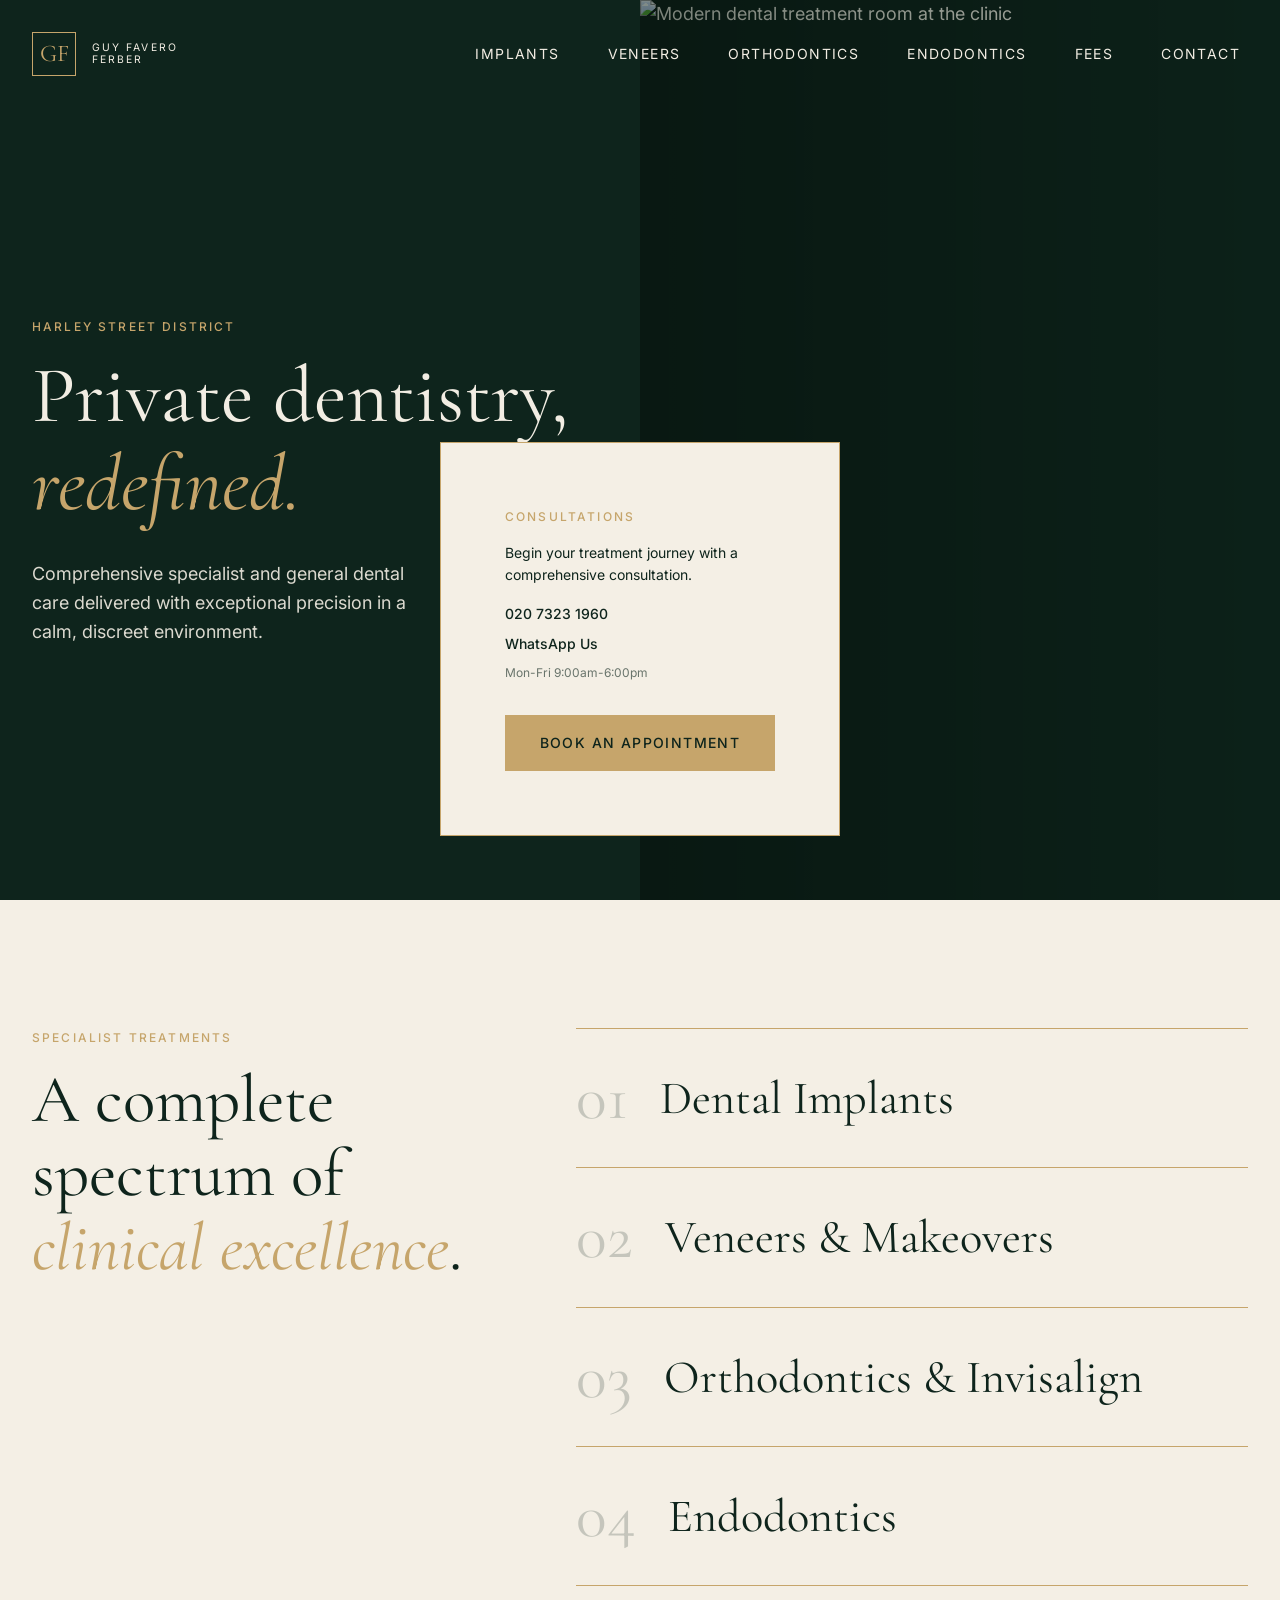
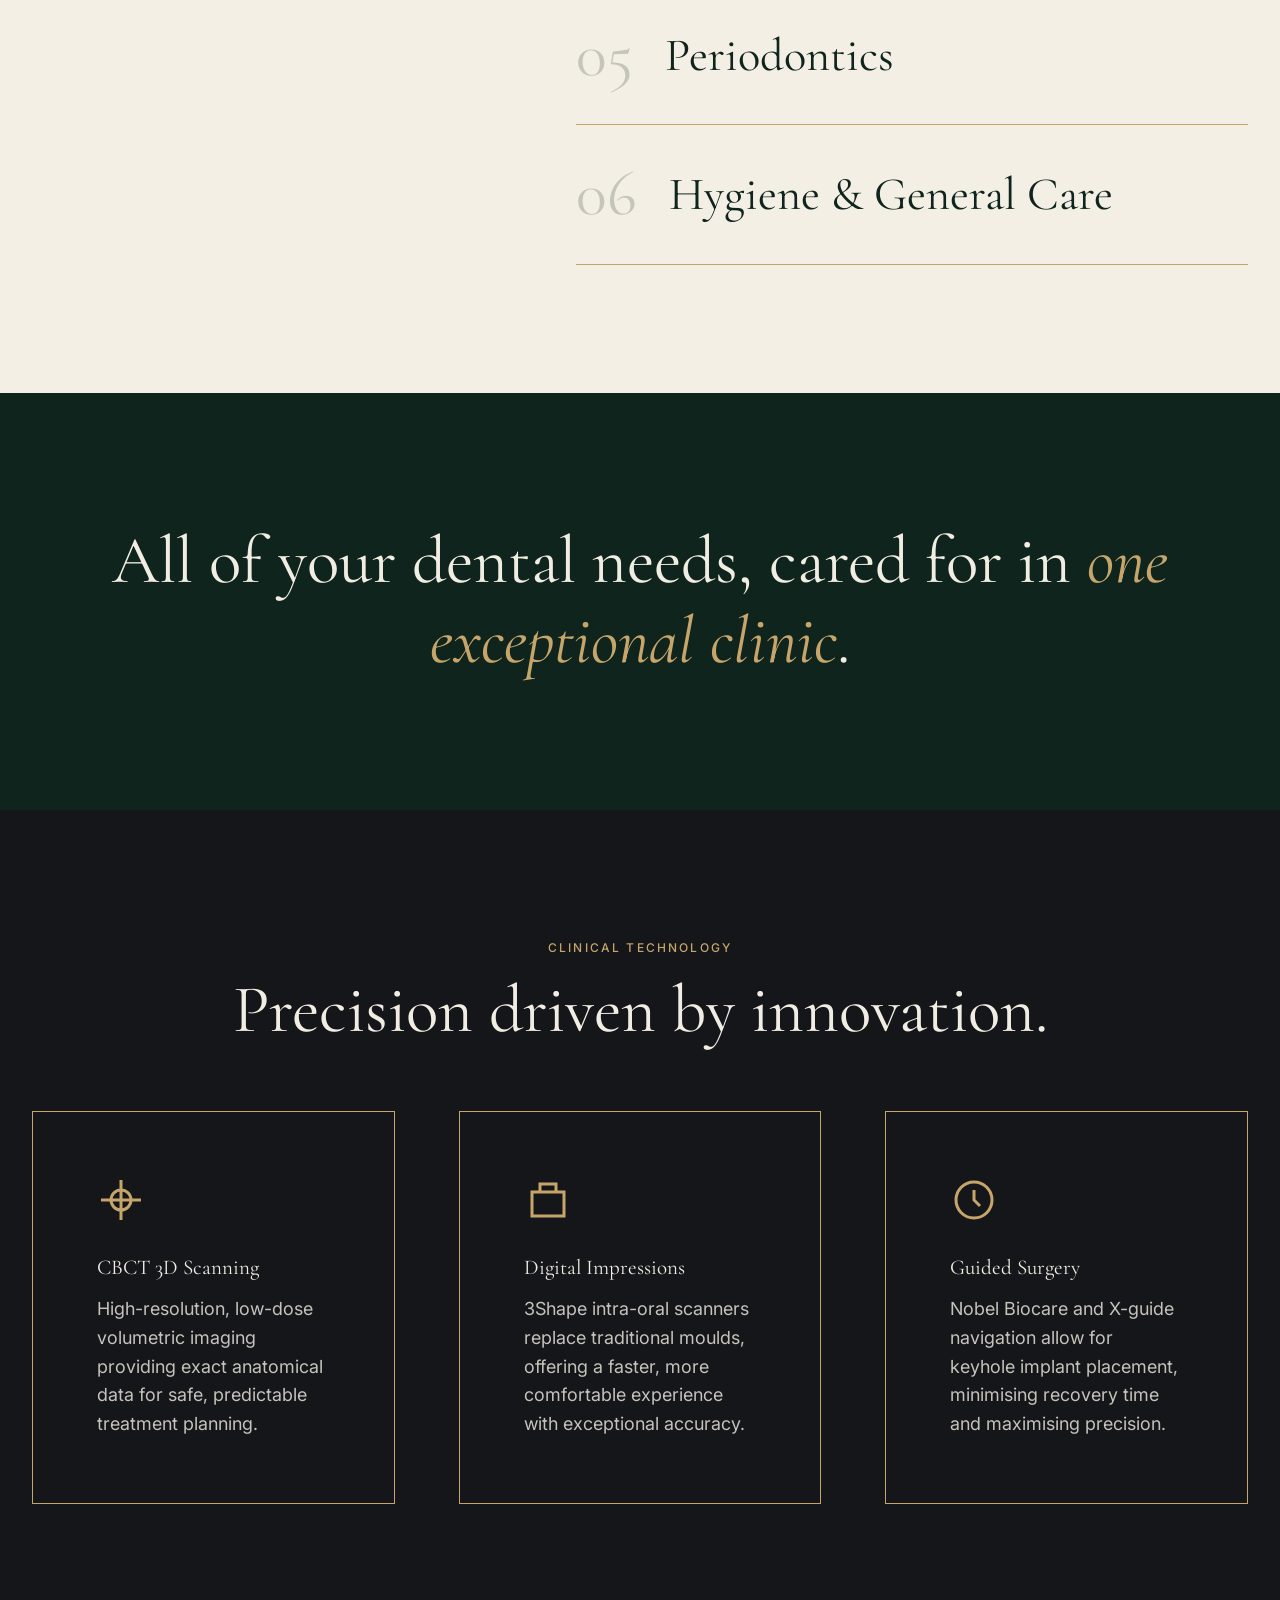
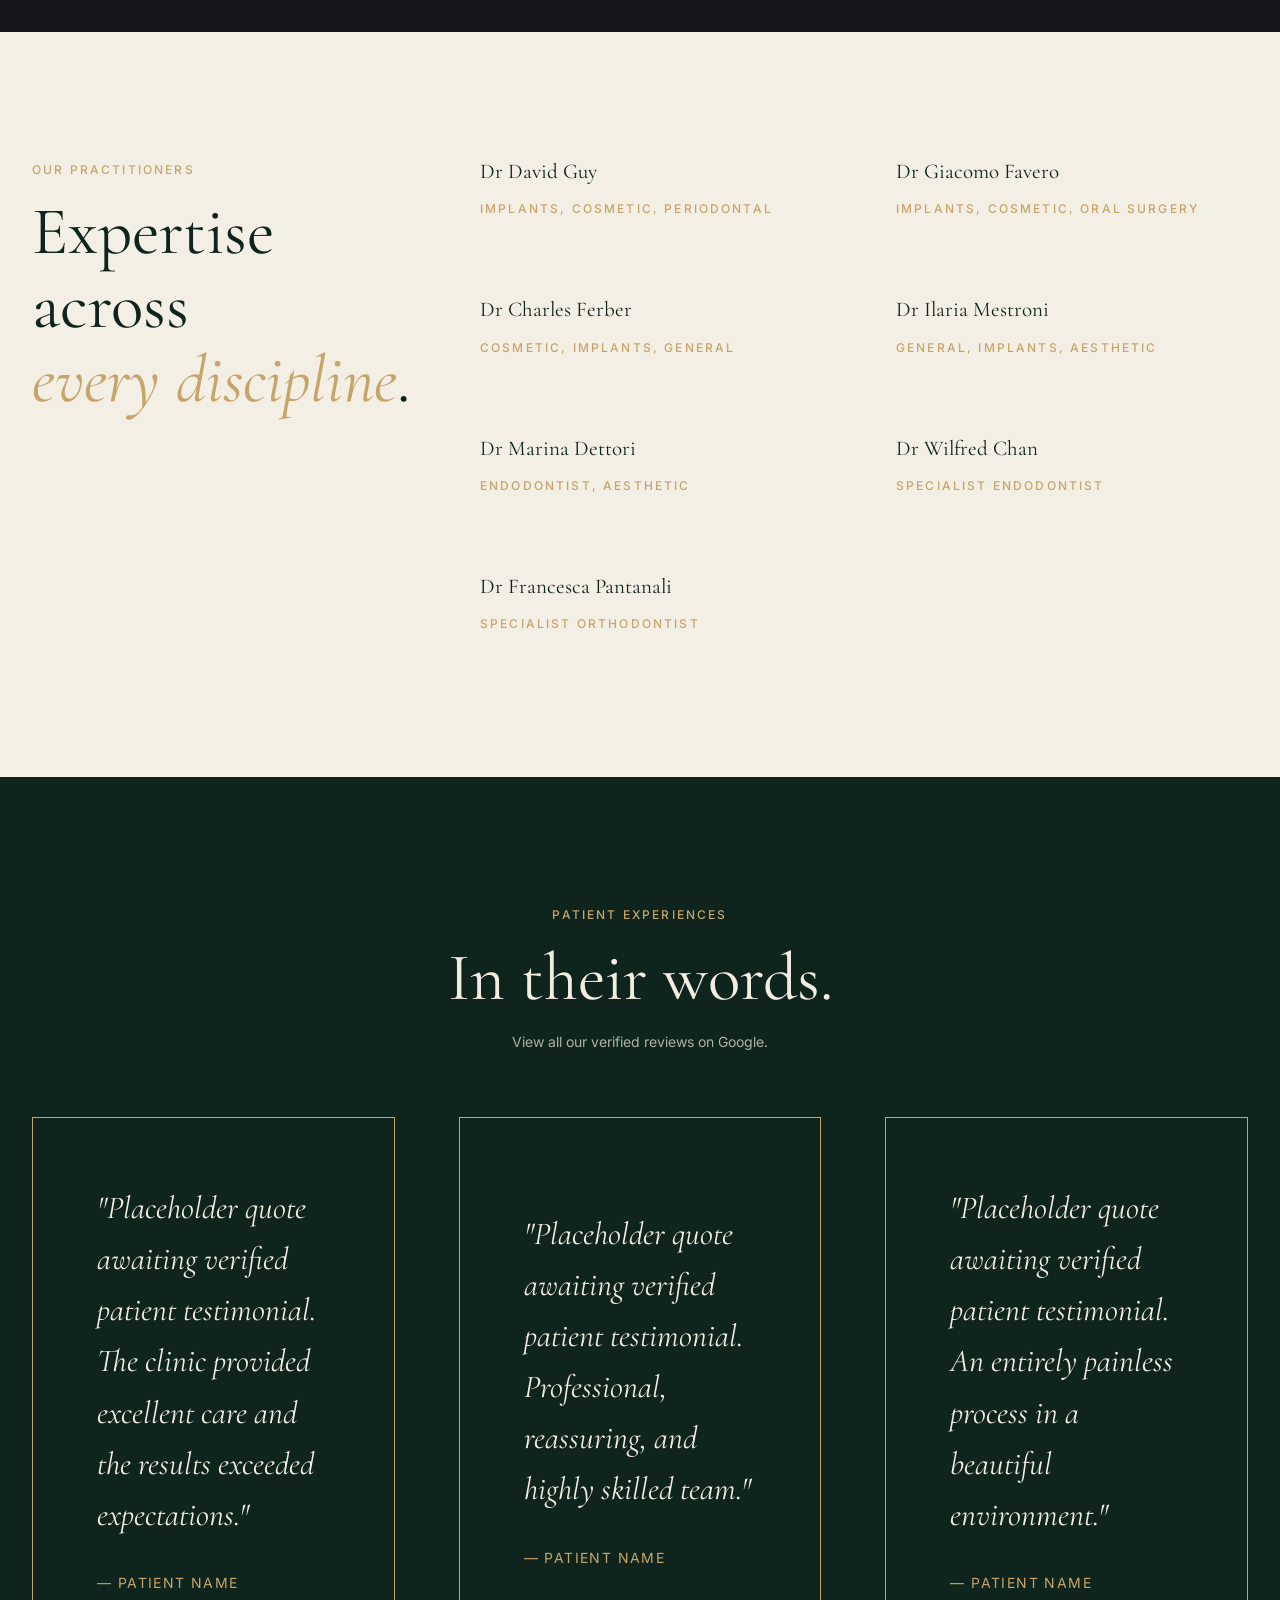
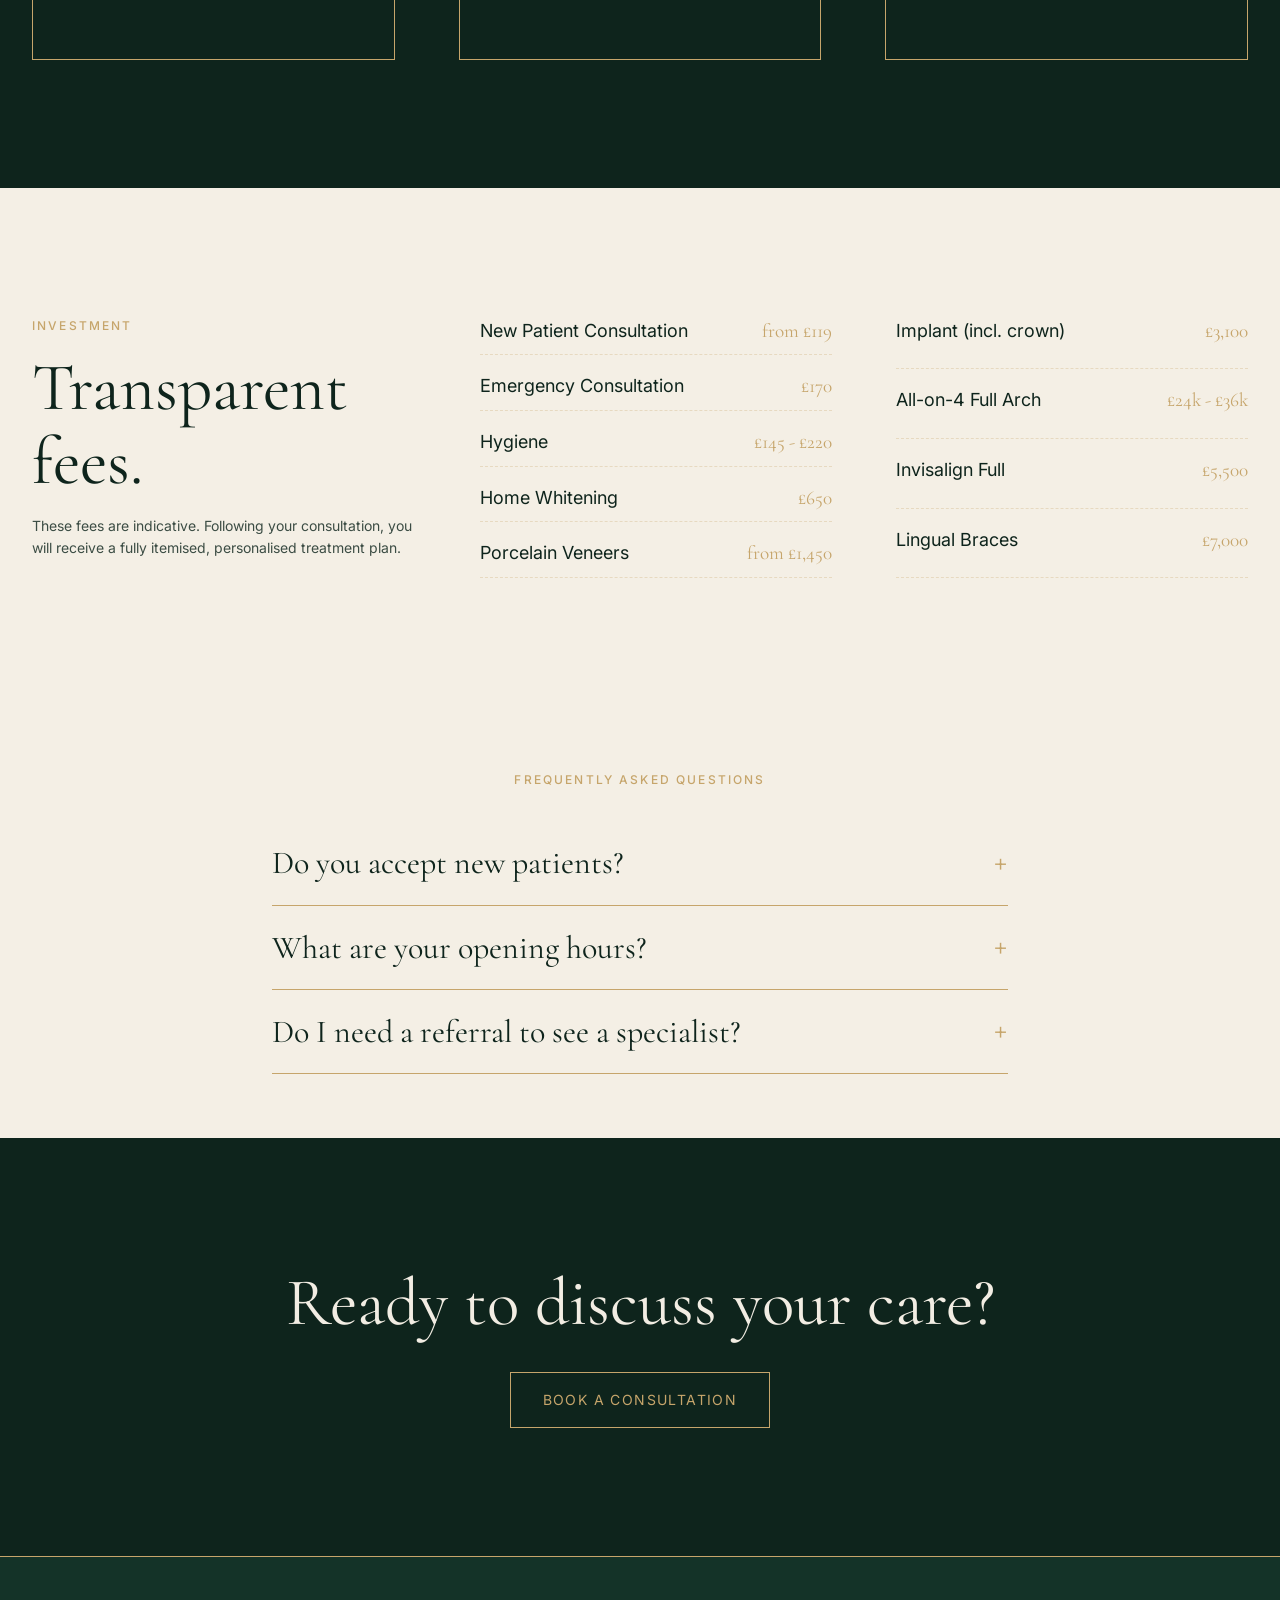
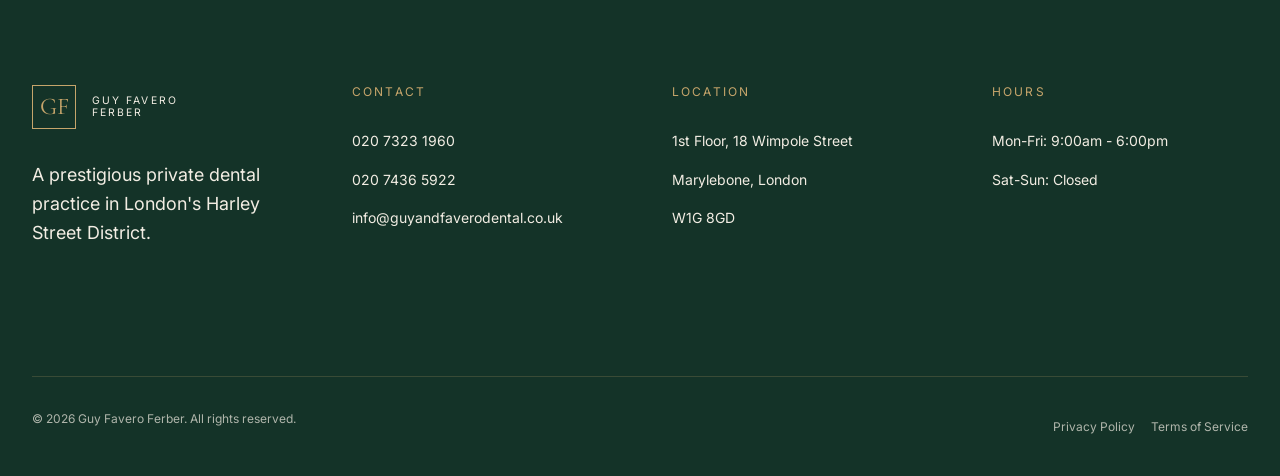
==== commit dd499f94: "Fix demo bugs: reveal all team members (stagger cap removed), replace 3 broken 404 images + wrong ho" ====
--- a/guy-favero-ferber-demo/index.html
+++ b/guy-favero-ferber-demo/index.html
@@ -125,7 +125,7 @@
             </div>
             <div class="hero-image-col">
                 <!-- Using a high-quality minimal architectural/interior photo -->
-                <img src="https://images.unsplash.com/photo-1629904853716-f0bc54eea481?q=80&w=1600&auto=format&fit=crop" alt="Minimalist clinical environment" fetchpriority="high">
+                <img src="https://images.unsplash.com/photo-1629909613654-28e377c37b09?q=80&w=1600&auto=format&fit=crop" alt="Modern dental treatment room at the clinic" fetchpriority="high">
             </div>
 
             <div class="booking-card reveal" style="transition-delay: 200ms;">
@@ -176,13 +176,13 @@
                                 </a>
                             </li>
                             <li class="editorial-item">
-                                <a href="#" class="editorial-link">
+                                <a href="periodontics.html" class="editorial-link">
                                     <span class="editorial-num">05</span>
                                     <span class="editorial-title">Periodontics</span>
                                 </a>
                             </li>
                             <li class="editorial-item">
-                                <a href="#" class="editorial-link">
+                                <a href="hygiene-general-dentistry.html" class="editorial-link">
                                     <span class="editorial-num">06</span>
                                     <span class="editorial-title">Hygiene & General Care</span>
                                 </a>
--- a/guy-favero-ferber-demo/css/styles.css
+++ b/guy-favero-ferber-demo/css/styles.css
@@ -764,18 +764,20 @@
     transform: translateY(0);
 }
 
-/* Stagger children */
+/* Stagger children — reveal ALL children regardless of count.
+   Per-child delay is set inline by JS (see main.js); the CSS fallback
+   enumeration previously stopped at :nth-child(5), which permanently
+   hid the 6th and 7th dentists in the team grid. */
 .reveal-stagger > * {
     opacity: 0;
     transform: translateY(24px);
     transition: opacity 600ms ease-out, transform 600ms ease-out;
 }
 
-.reveal-stagger.is-visible > *:nth-child(1) { transition-delay: 100ms; opacity: 1; transform: translateY(0); }
-.reveal-stagger.is-visible > *:nth-child(2) { transition-delay: 200ms; opacity: 1; transform: translateY(0); }
-.reveal-stagger.is-visible > *:nth-child(3) { transition-delay: 300ms; opacity: 1; transform: translateY(0); }
-.reveal-stagger.is-visible > *:nth-child(4) { transition-delay: 400ms; opacity: 1; transform: translateY(0); }
-.reveal-stagger.is-visible > *:nth-child(5) { transition-delay: 500ms; opacity: 1; transform: translateY(0); }
+.reveal-stagger.is-visible > * {
+    opacity: 1;
+    transform: translateY(0);
+}
 
 @media (prefers-reduced-motion: reduce) {
     .reveal, .reveal-stagger > * {
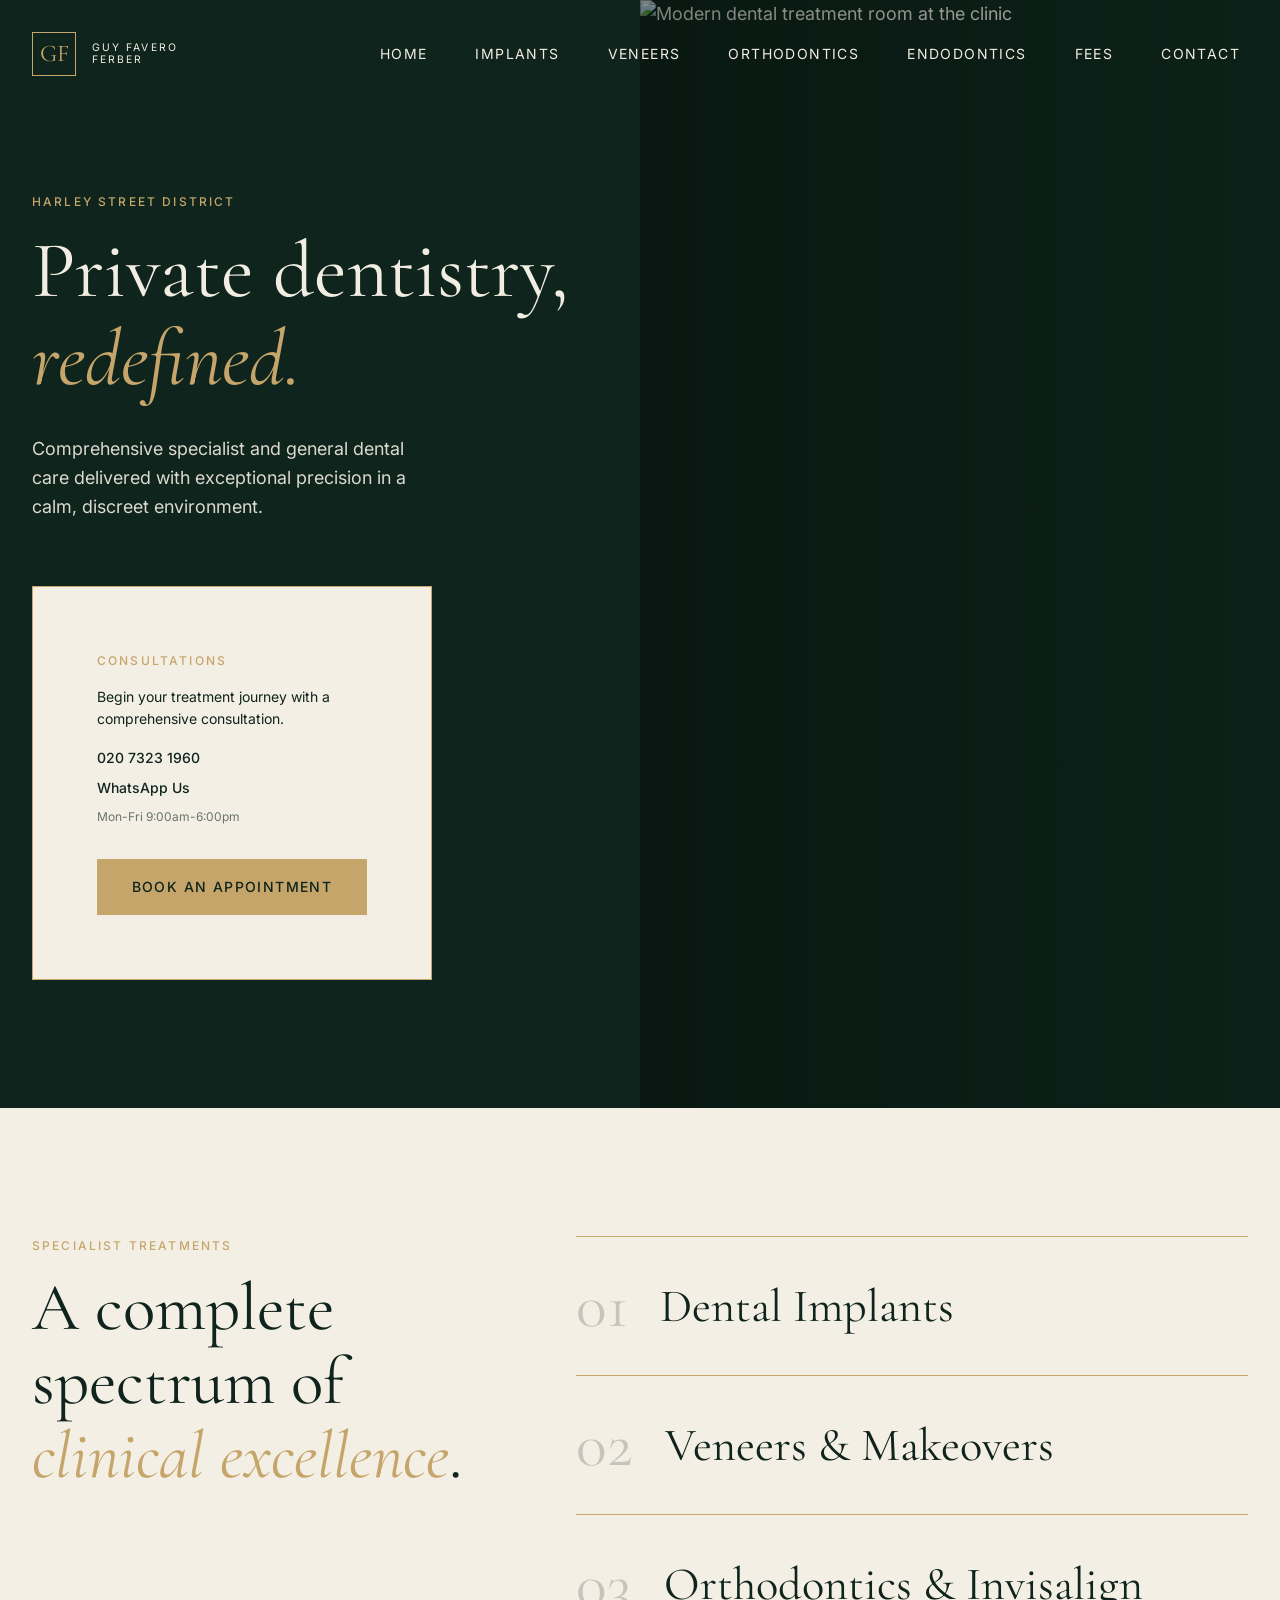
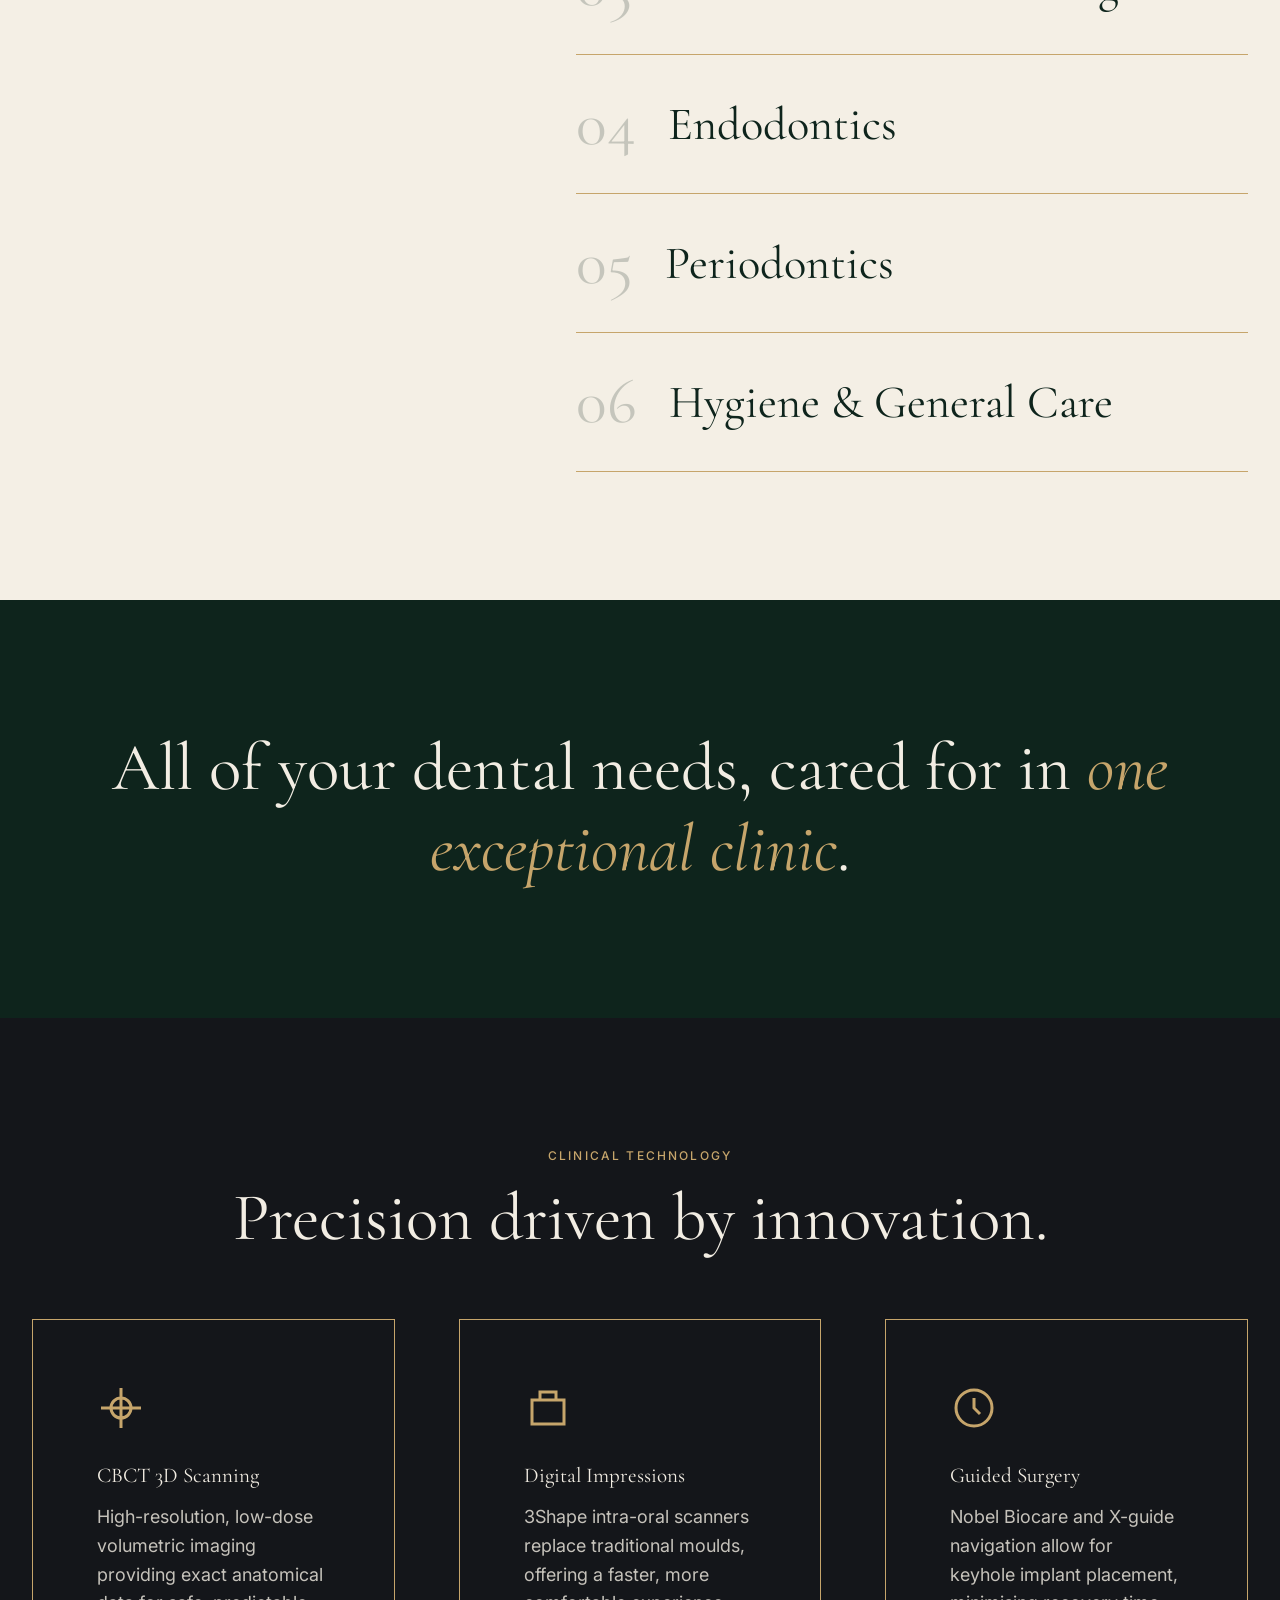
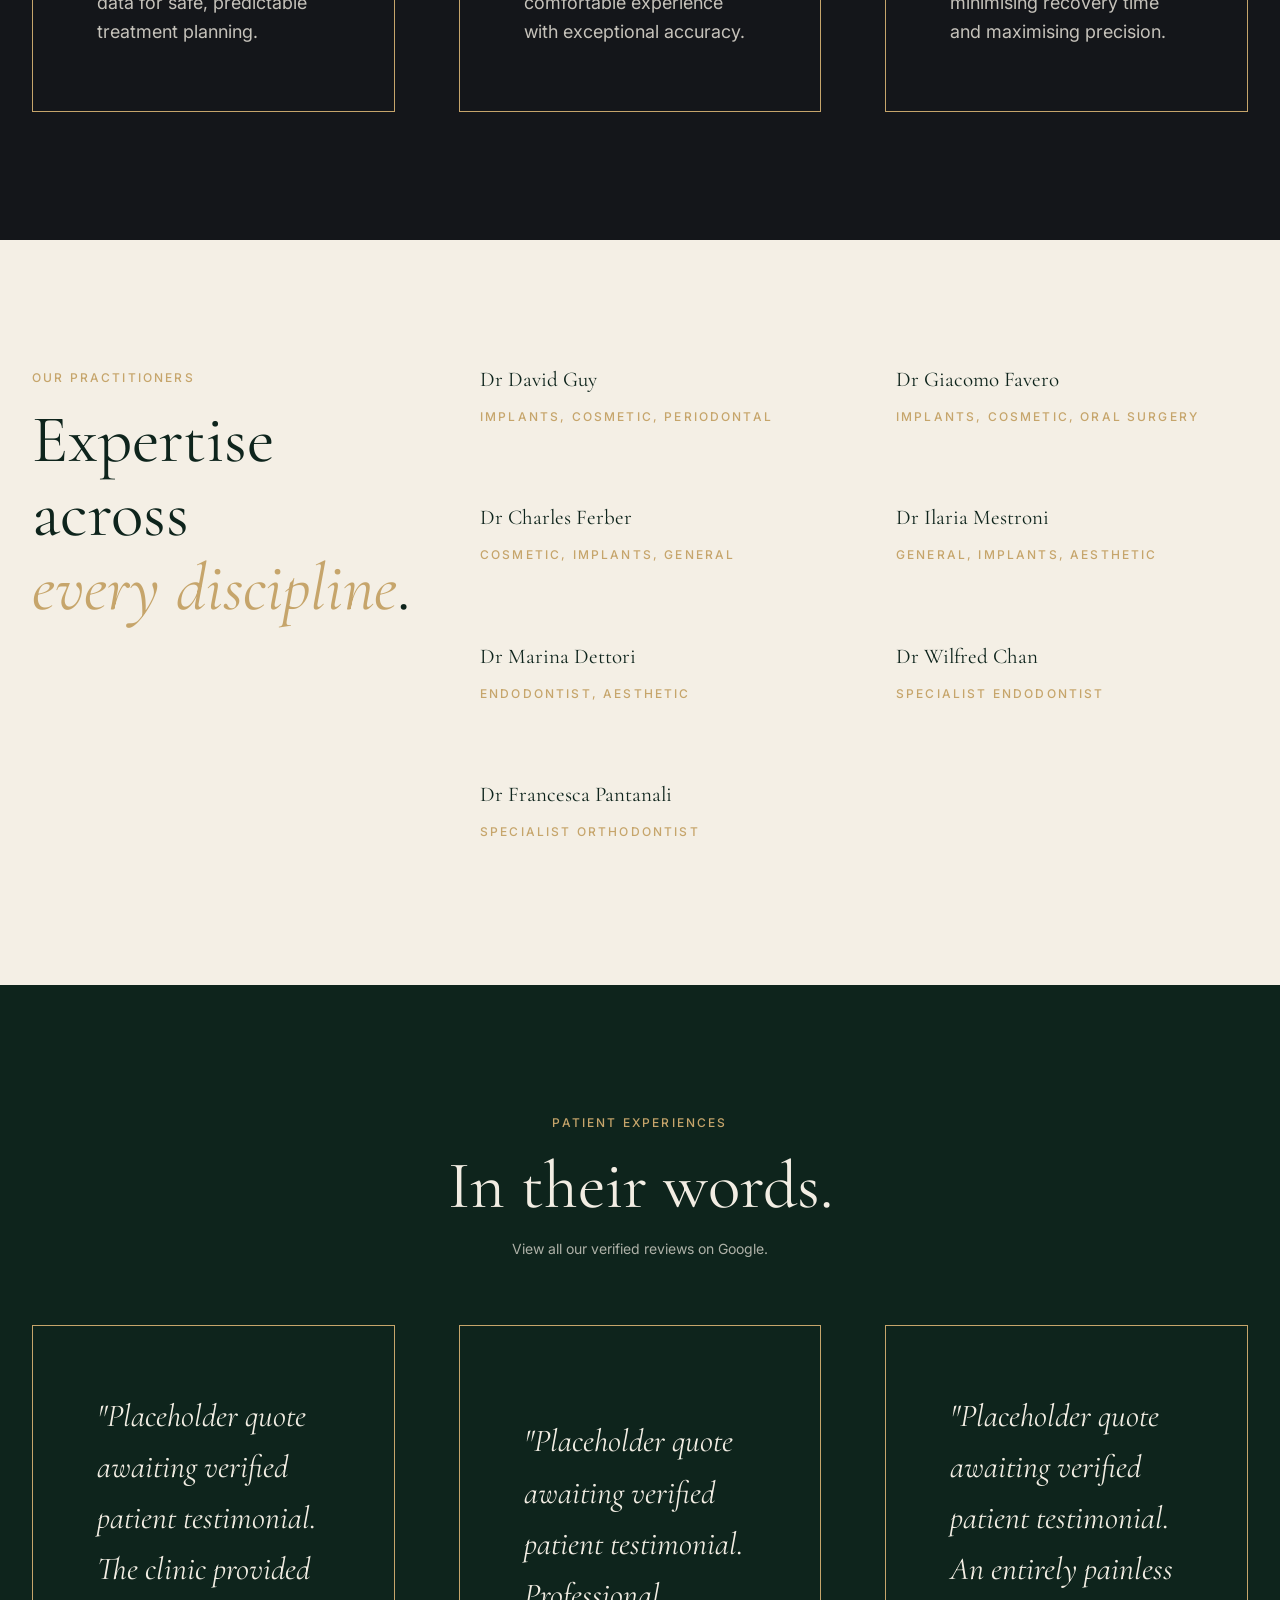
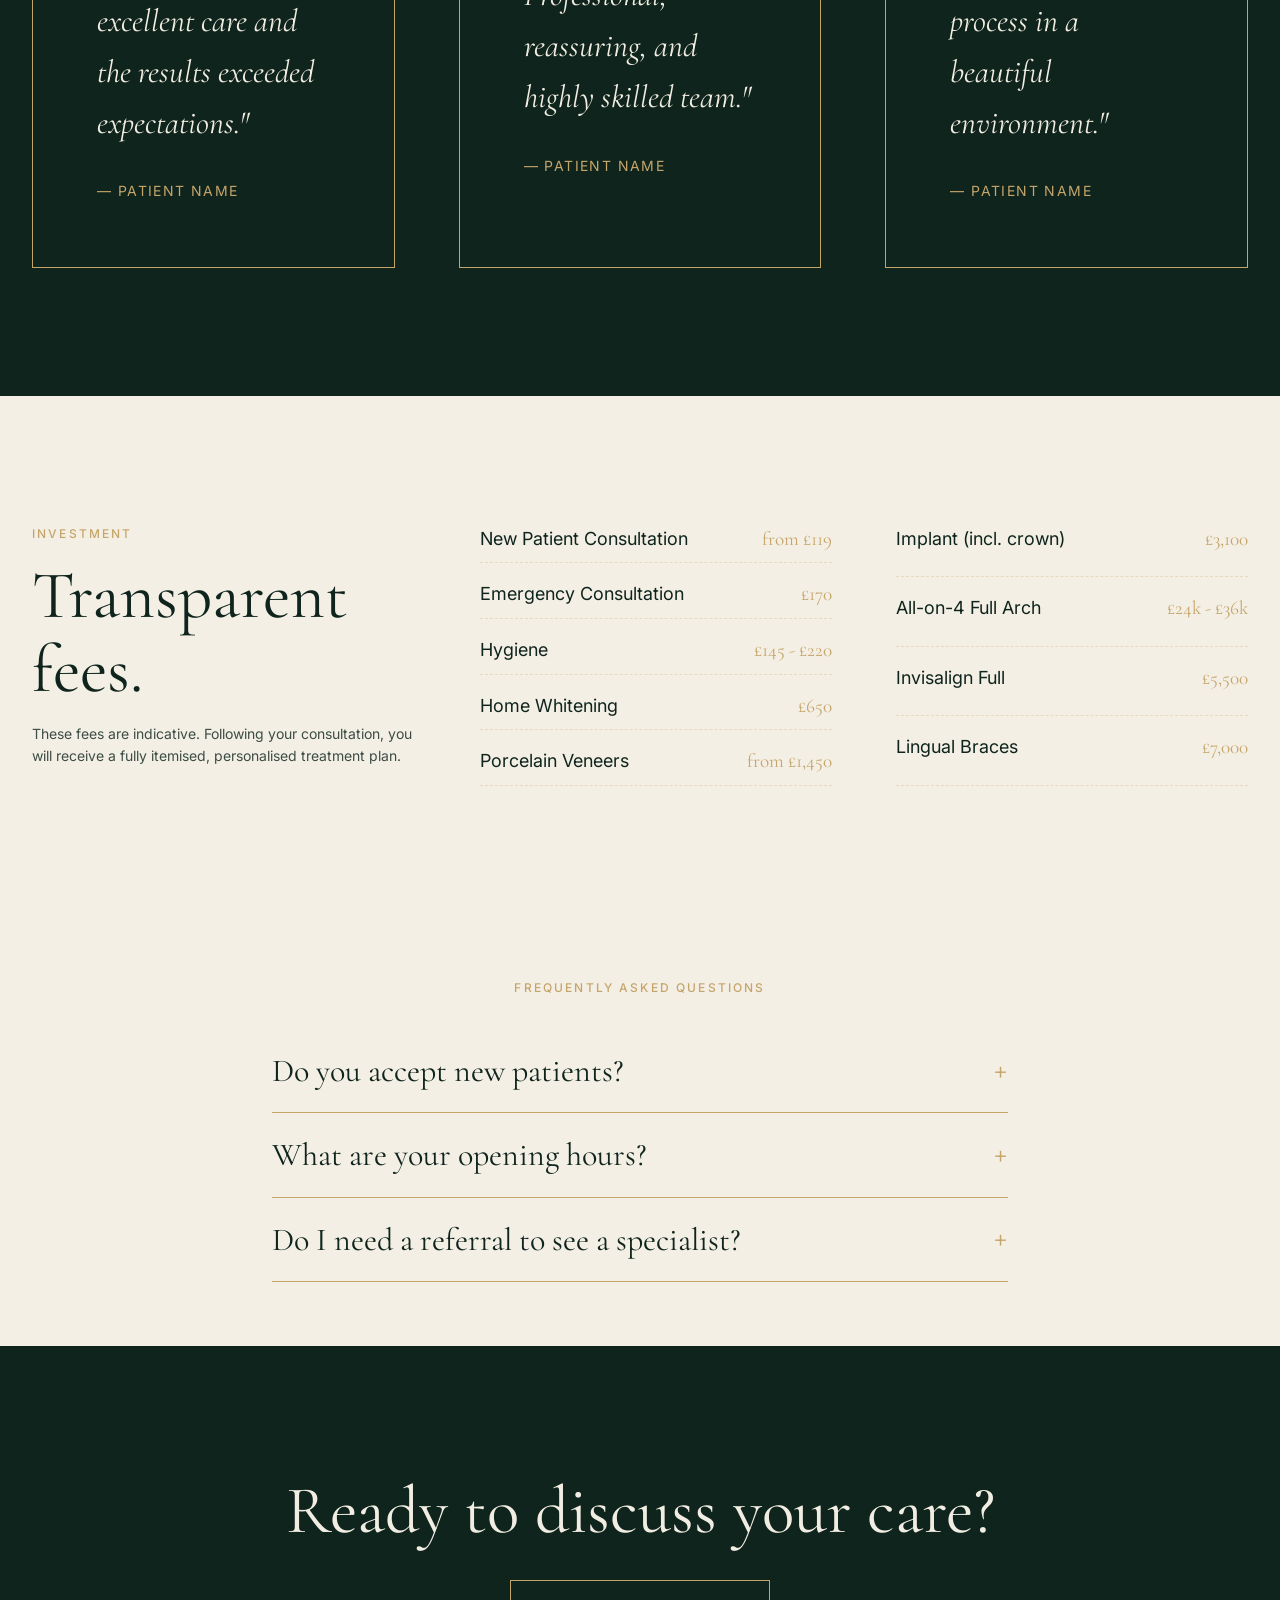
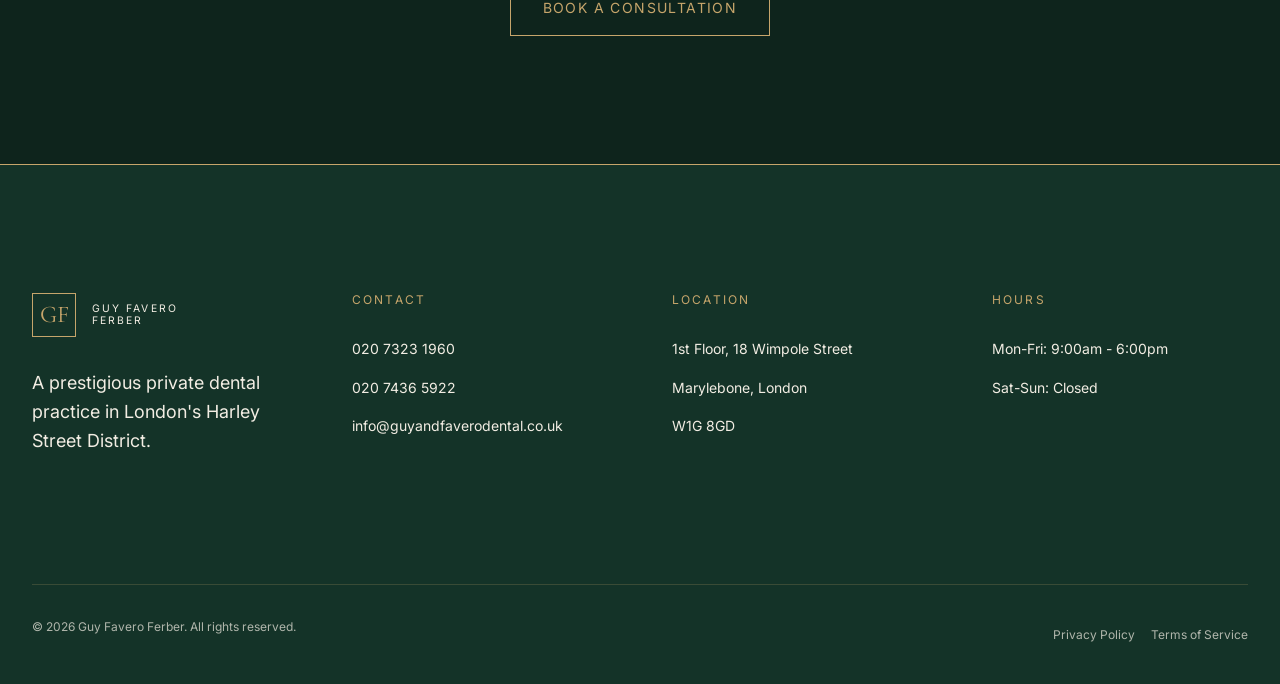
==== commit c2d78d81: "UX fixes: add Home link to nav on all pages; move booking card out of the hero photo into the text c" ====
--- a/guy-favero-ferber-demo/index.html
+++ b/guy-favero-ferber-demo/index.html
@@ -101,6 +101,7 @@
             </button>
 
             <nav class="main-nav">
+                <a href="index.html">Home</a>
                 <a href="implants.html">Implants</a>
                 <a href="veneers-smile-makeovers.html">Veneers</a>
                 <a href="orthodontics-invisalign.html">Orthodontics</a>
@@ -122,23 +123,24 @@
                         Comprehensive specialist and general dental care delivered with exceptional precision in a calm, discreet environment.
                     </p>
                 </div>
+
+                <div class="booking-card reveal" style="transition-delay: 200ms;">
+                    <span class="label">Consultations</span>
+                    <p>Begin your treatment journey with a comprehensive consultation.</p>
+                    <div style="margin: 1rem 0;">
+                        <p><a href="tel:02073231960">020 7323 1960</a></p>
+                        <!-- TODO: Replace placeholder WhatsApp link with clinic's actual number -->
+                        <p><a href="https://wa.me/440000000000" target="_blank" rel="noopener">WhatsApp Us</a></p>
+                        <p style="opacity: 0.6; font-size: 0.75rem; margin-top: 0.5rem;">Mon-Fri 9:00am-6:00pm</p>
+                    </div>
+                    <a href="contact.html" class="btn btn-primary">Book an Appointment</a>
+                </div>
             </div>
             <div class="hero-image-col">
                 <!-- Using a high-quality minimal architectural/interior photo -->
                 <img src="https://images.unsplash.com/photo-1629909613654-28e377c37b09?q=80&w=1600&auto=format&fit=crop" alt="Modern dental treatment room at the clinic" fetchpriority="high">
             </div>
 
-            <div class="booking-card reveal" style="transition-delay: 200ms;">
-                <span class="label">Consultations</span>
-                <p>Begin your treatment journey with a comprehensive consultation.</p>
-                <div style="margin: 1rem 0;">
-                    <p><a href="tel:02073231960">020 7323 1960</a></p>
-                    <!-- TODO: Replace placeholder WhatsApp link with clinic's actual number -->
-                    <p><a href="https://wa.me/440000000000" target="_blank" rel="noopener">WhatsApp Us</a></p>
-                    <p style="opacity: 0.6; font-size: 0.75rem; margin-top: 0.5rem;">Mon-Fri 9:00am-6:00pm</p>
-                </div>
-                <a href="contact.html" class="btn btn-primary">Book an Appointment</a>
-            </div>
         </section>
 
         <!-- SERVICES EDITORIAL LIST -->
--- a/guy-favero-ferber-demo/css/styles.css
+++ b/guy-favero-ferber-demo/css/styles.css
@@ -425,21 +425,11 @@
     color: var(--clr-primary);
     padding: var(--space-lg);
     border: 1px solid var(--clr-gold);
-    width: 90%;
+    width: 100%;
     max-width: 400px;
-    margin: -4rem auto var(--space-md);
+    margin: var(--space-lg) 0 0;
     position: relative;
     z-index: 10;
-}
-
-@media (min-width: 992px) {
-    .booking-card {
-        position: absolute;
-        right: calc(50% - 200px);
-        bottom: var(--space-lg);
-        margin: 0;
-        transform: translateX(50%);
-    }
 }
 
 .booking-card .label { margin-bottom: var(--space-sm); }
